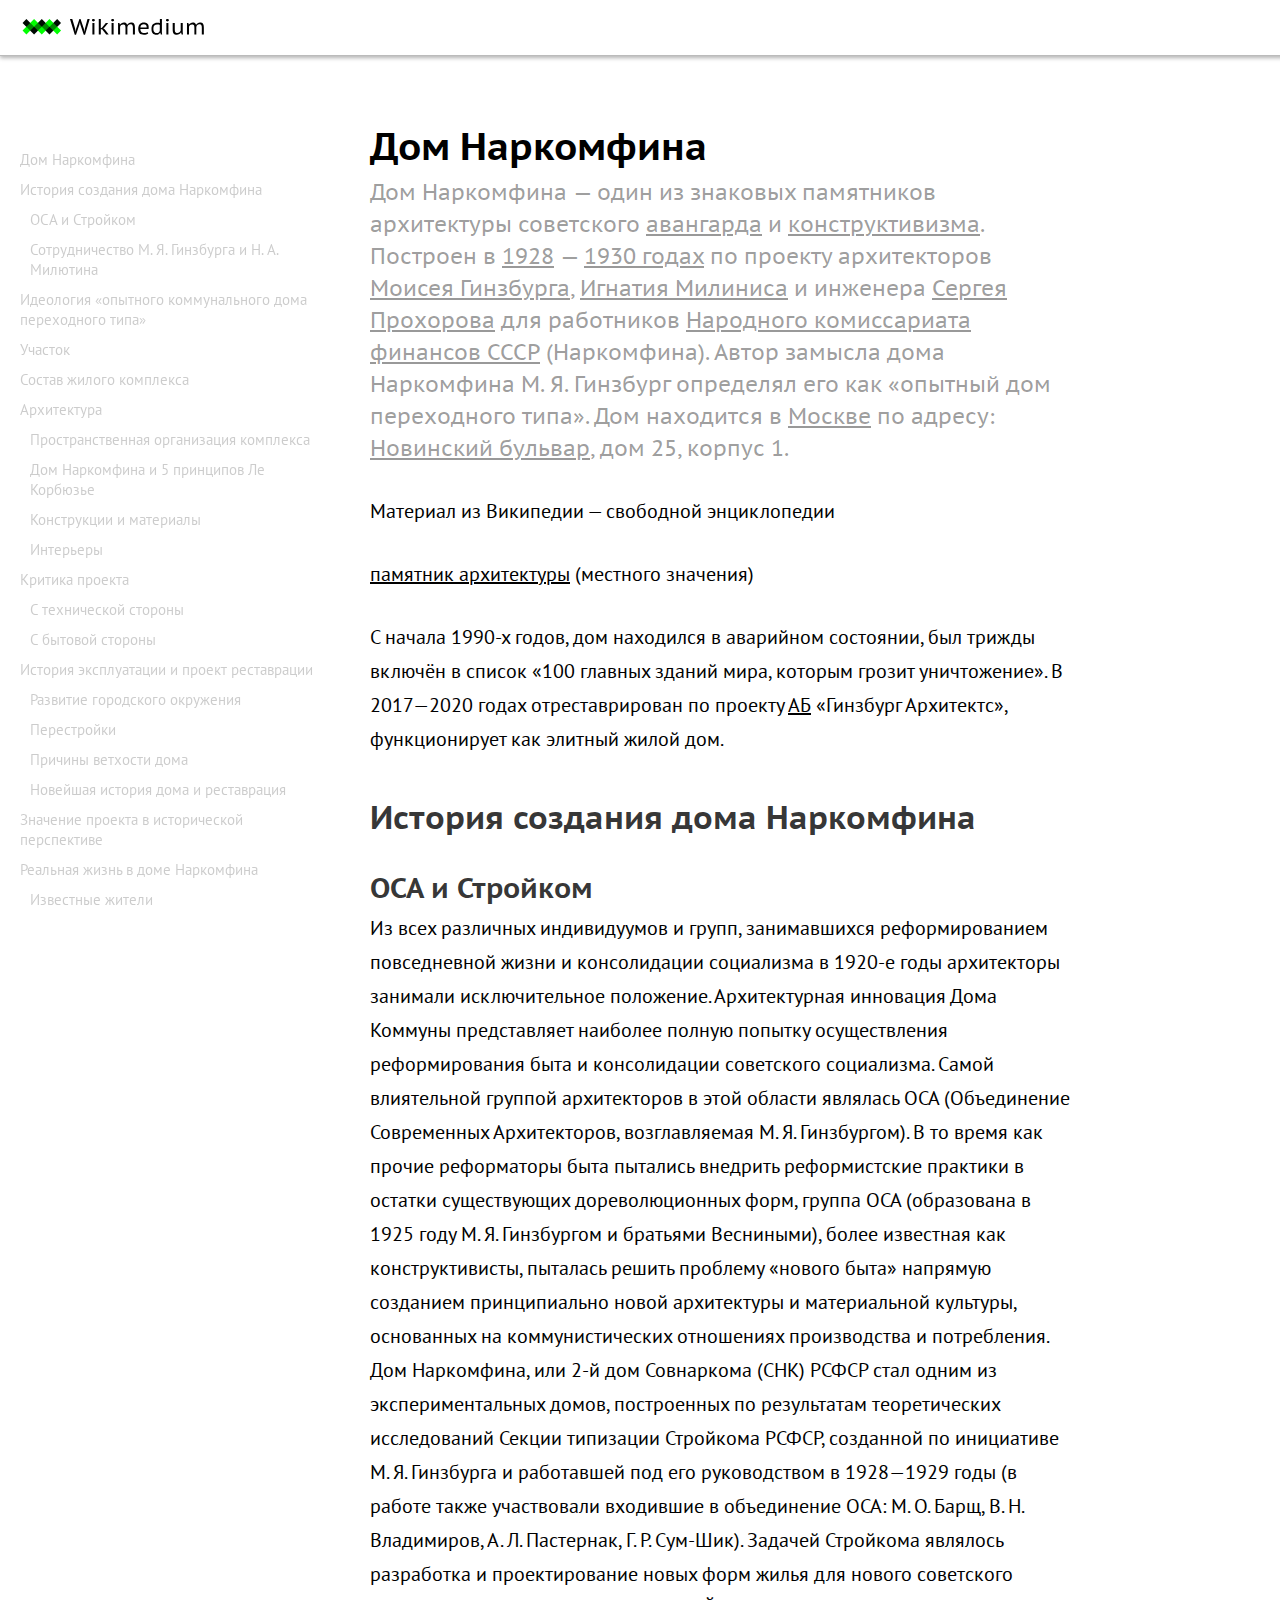
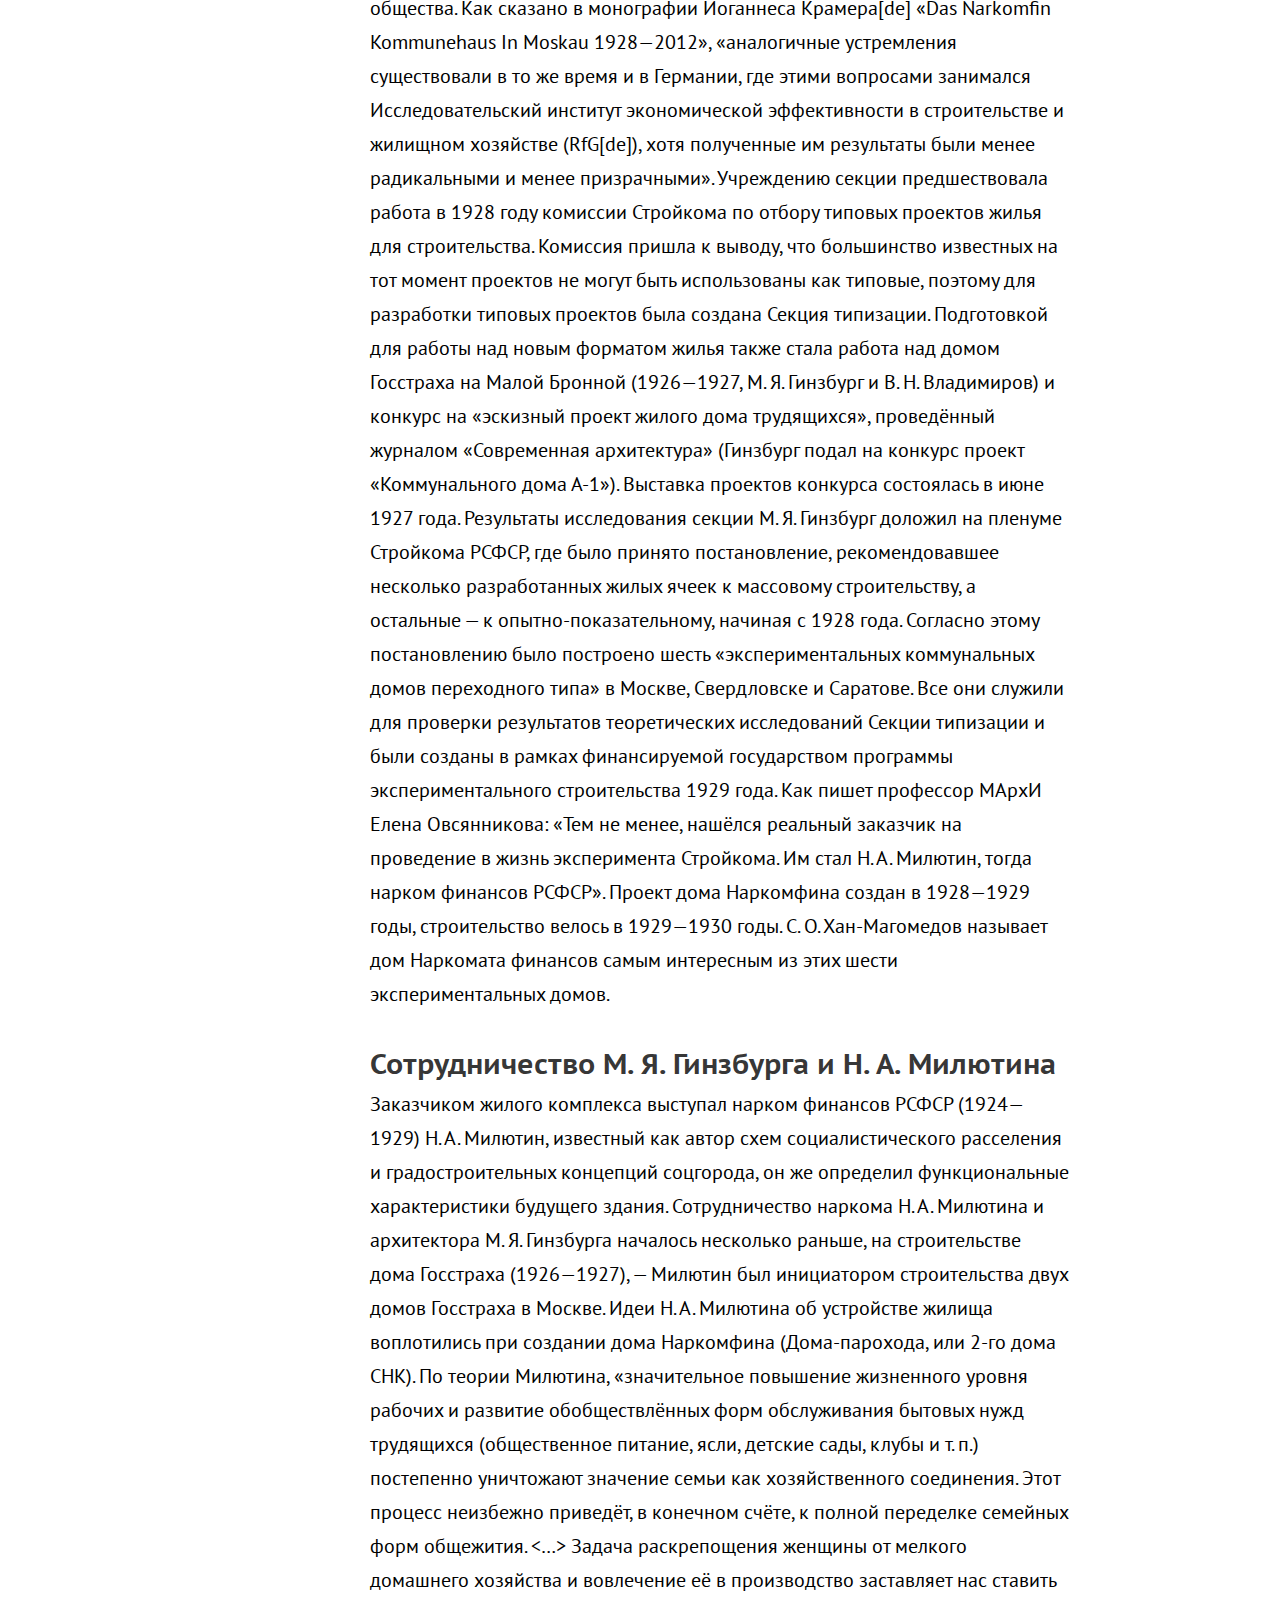
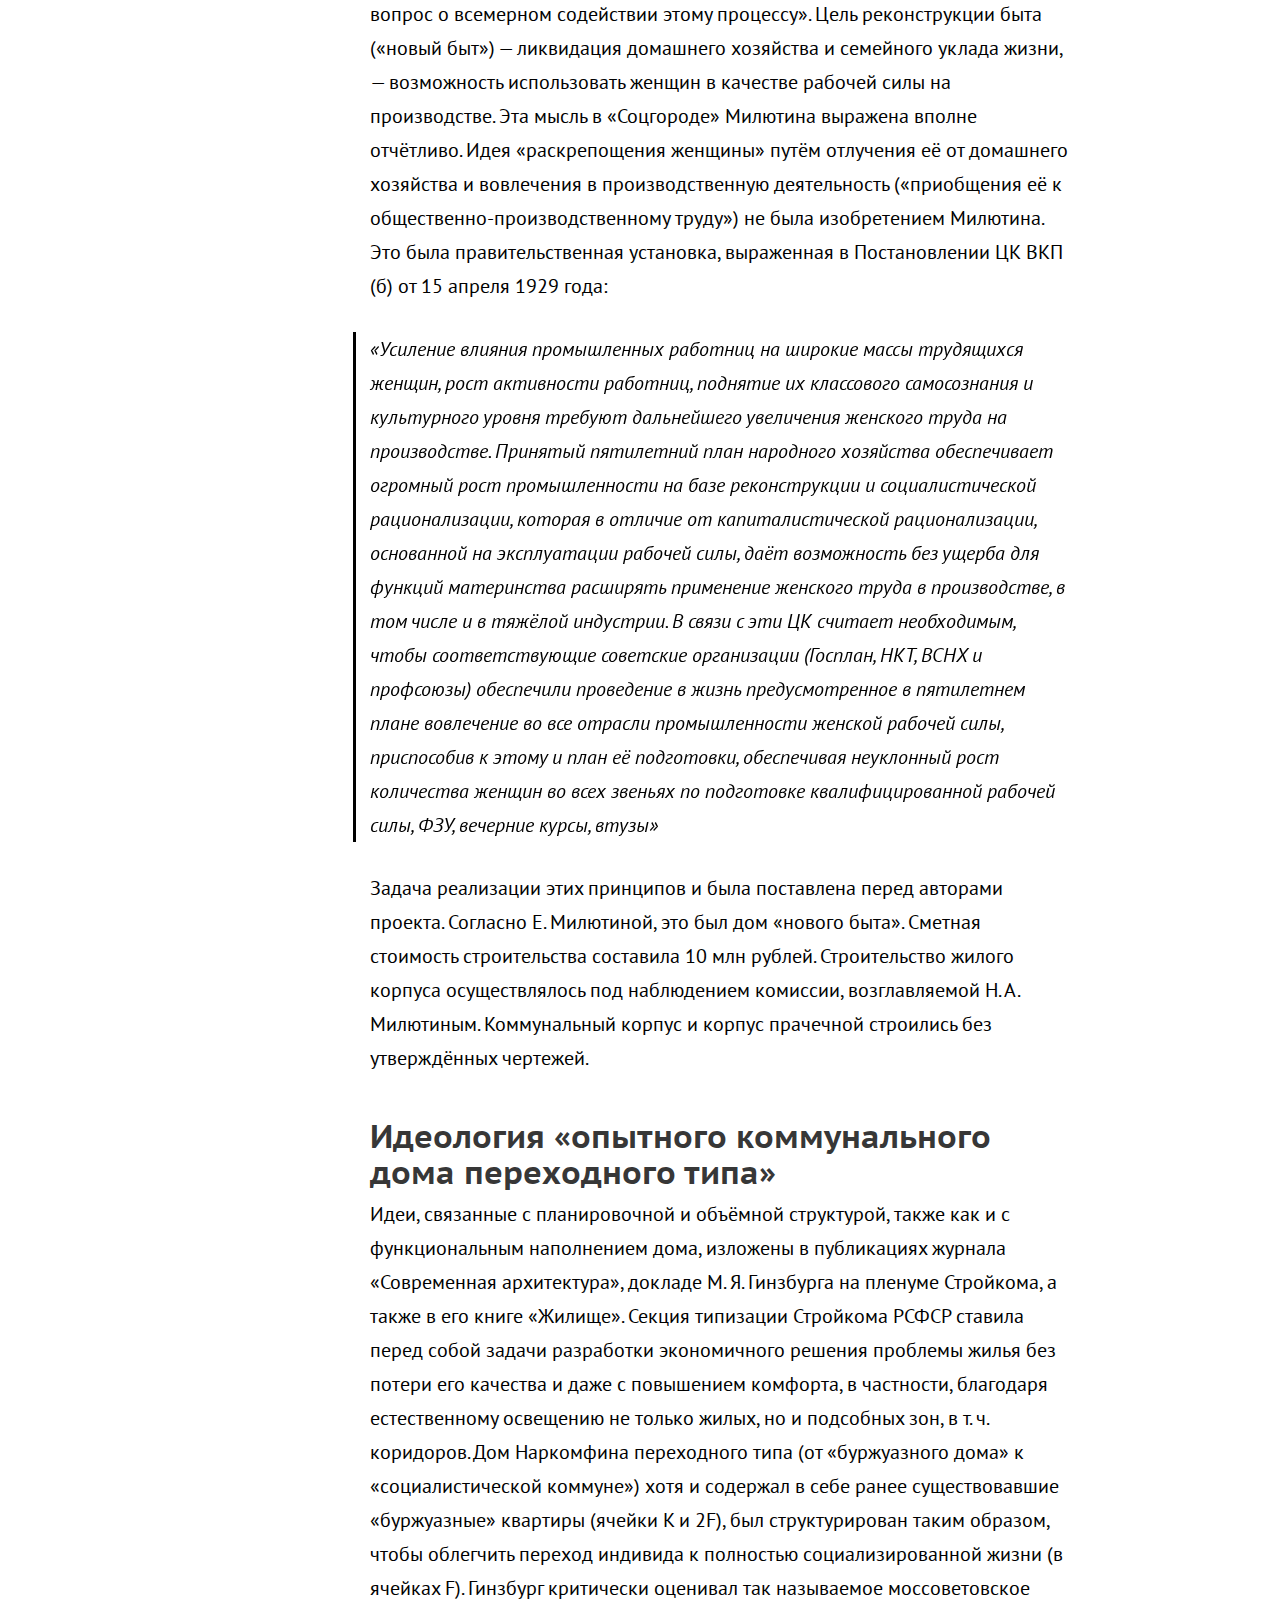
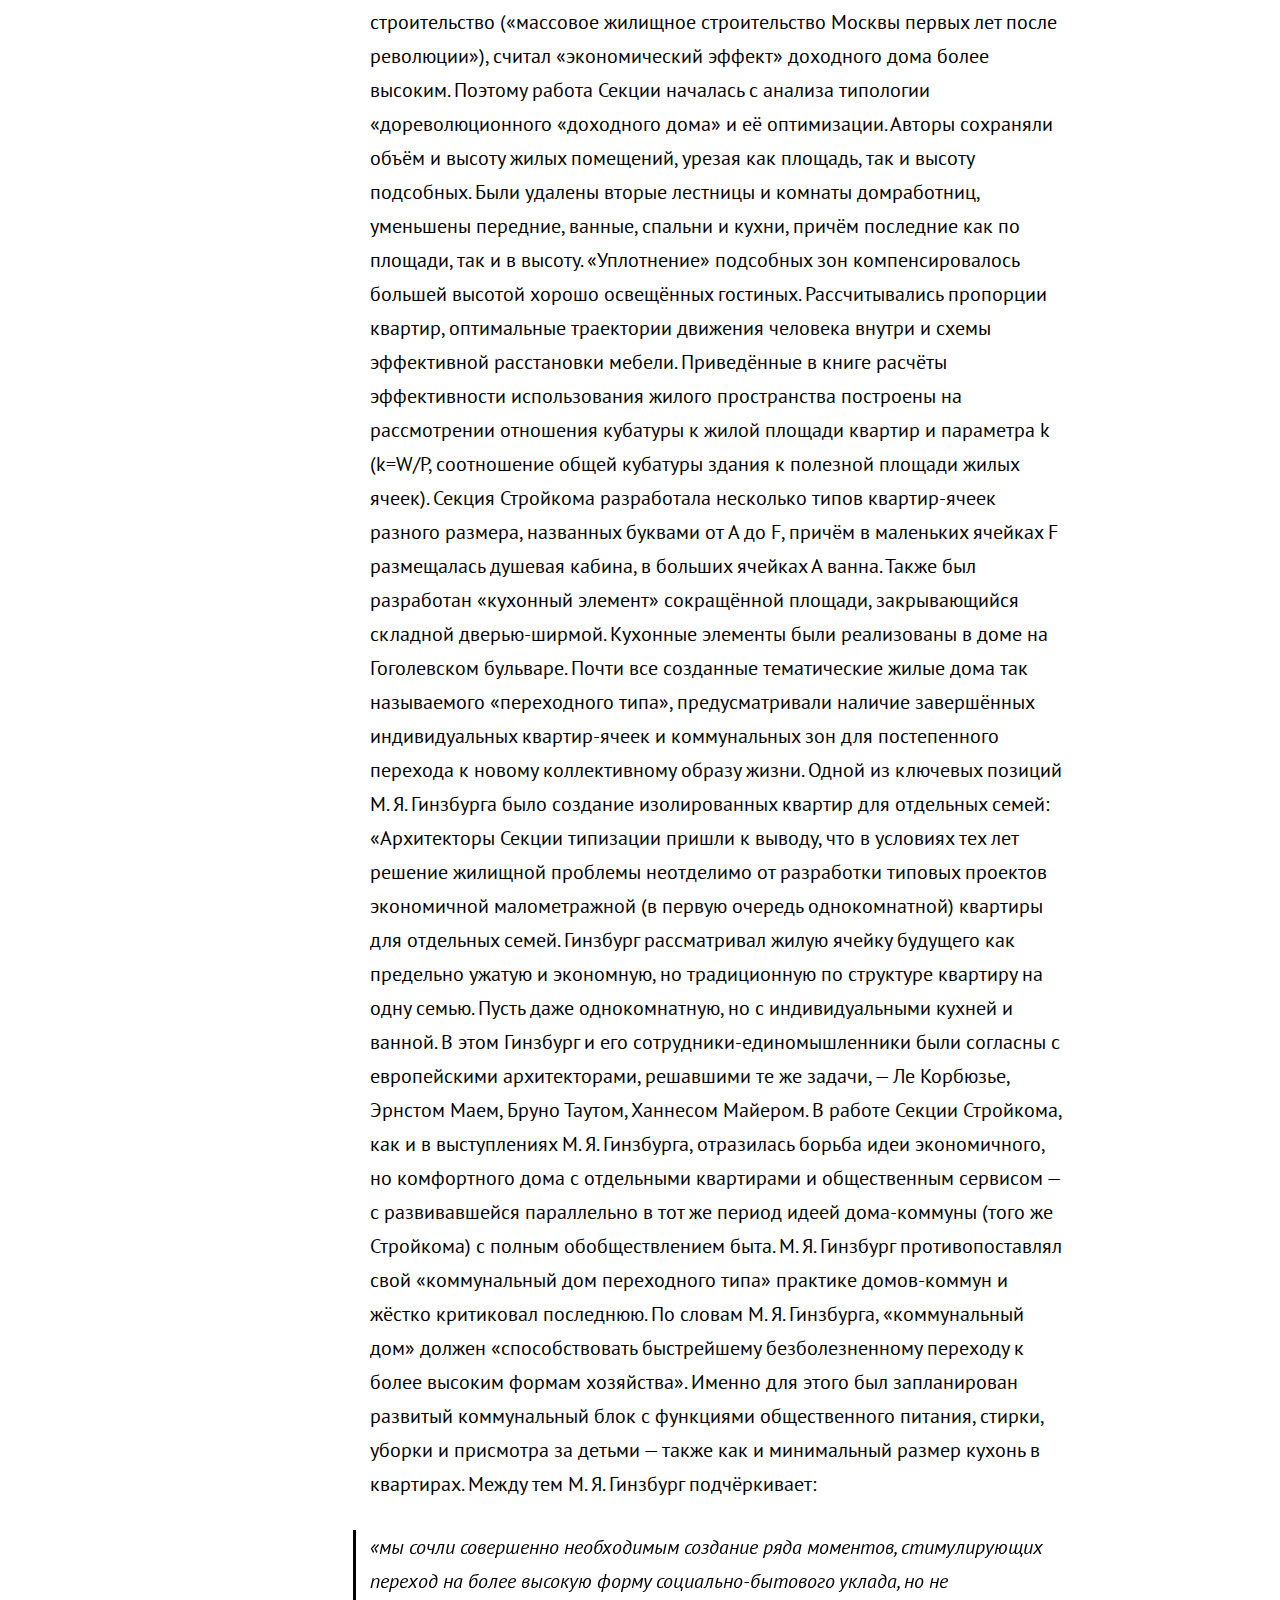
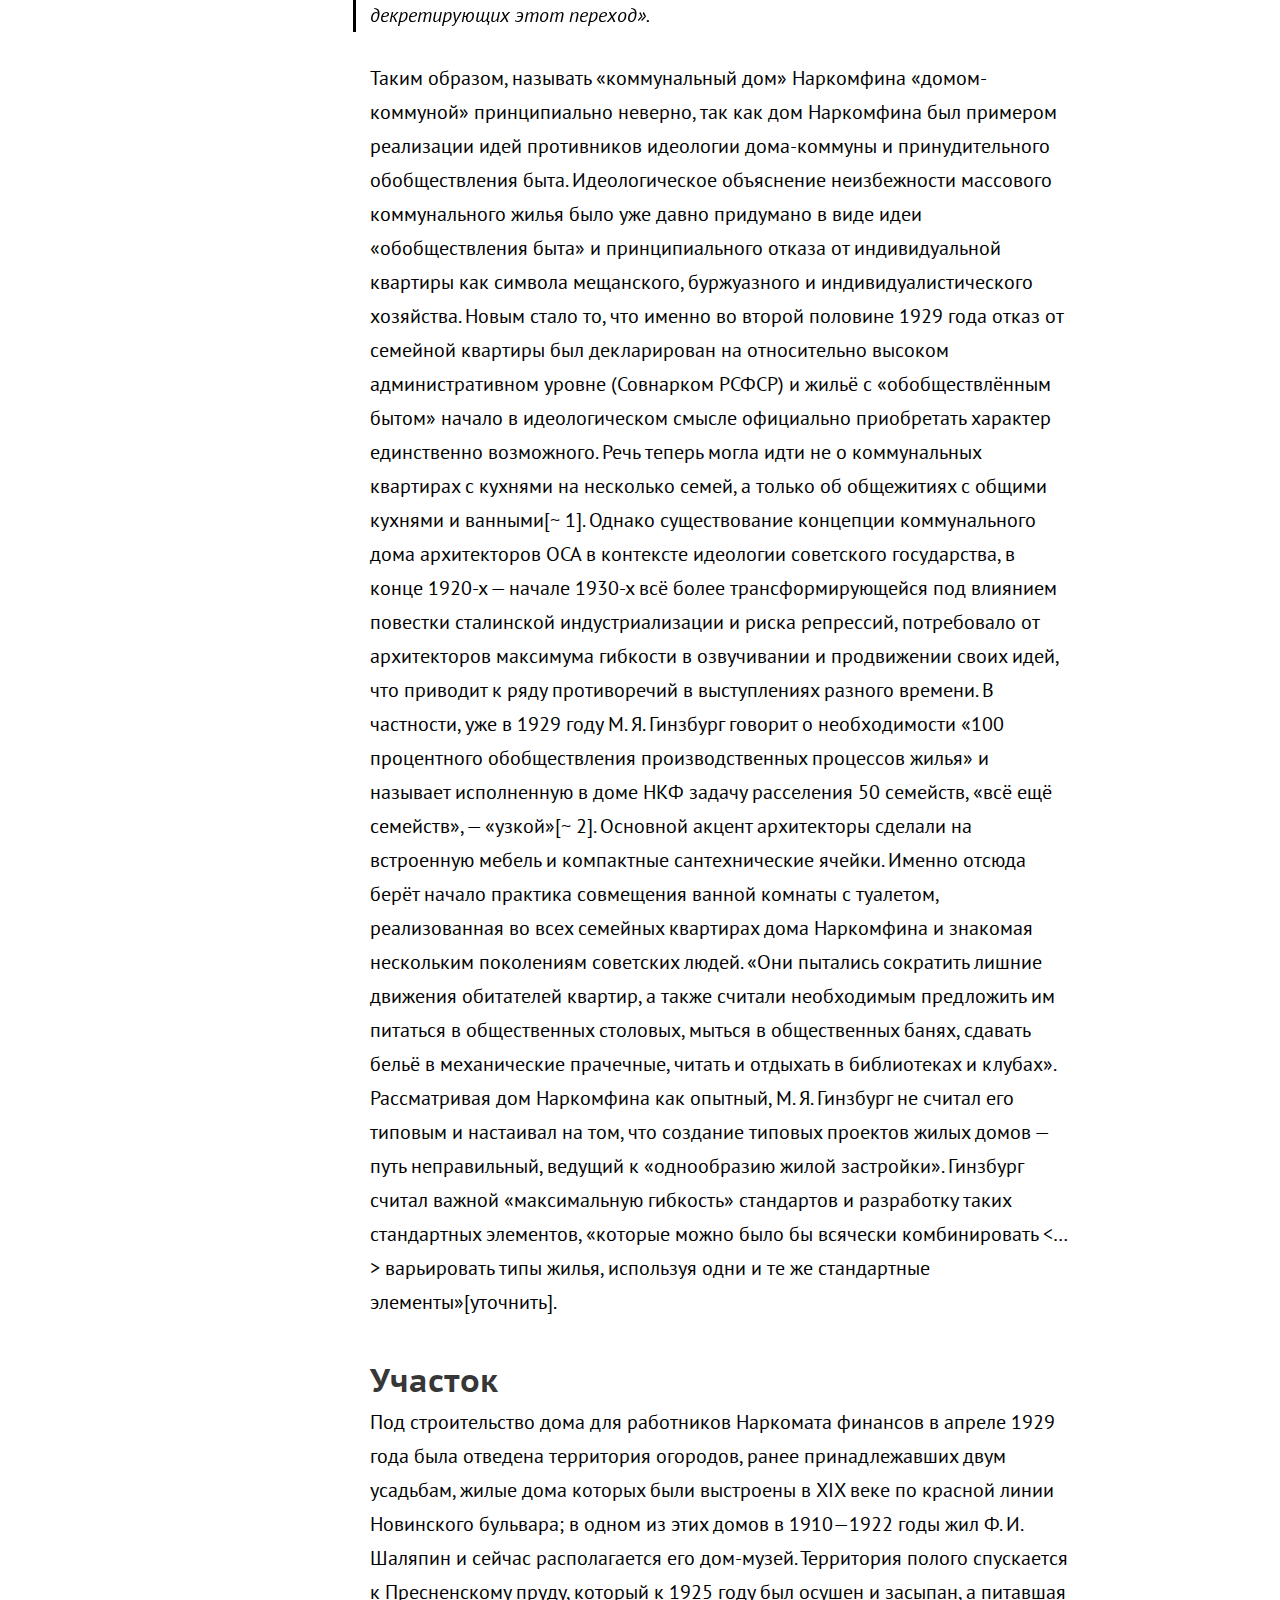
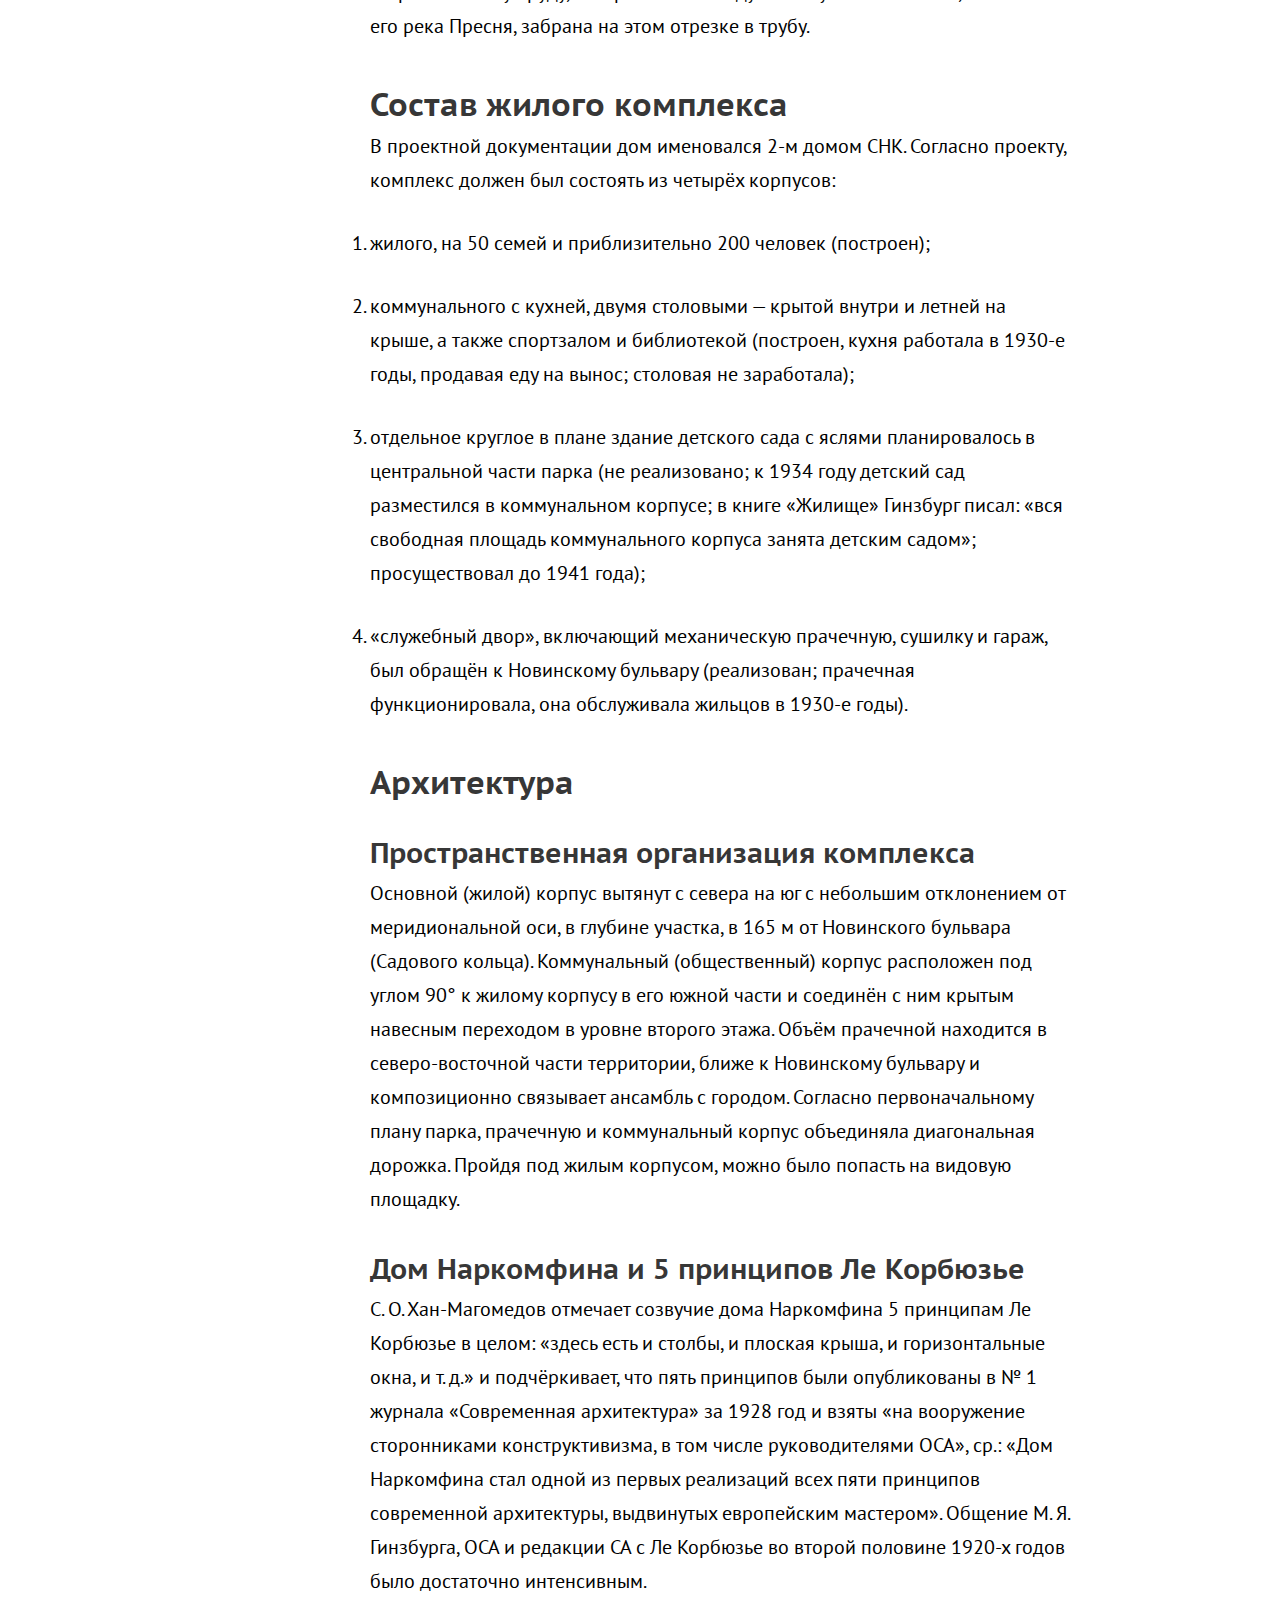
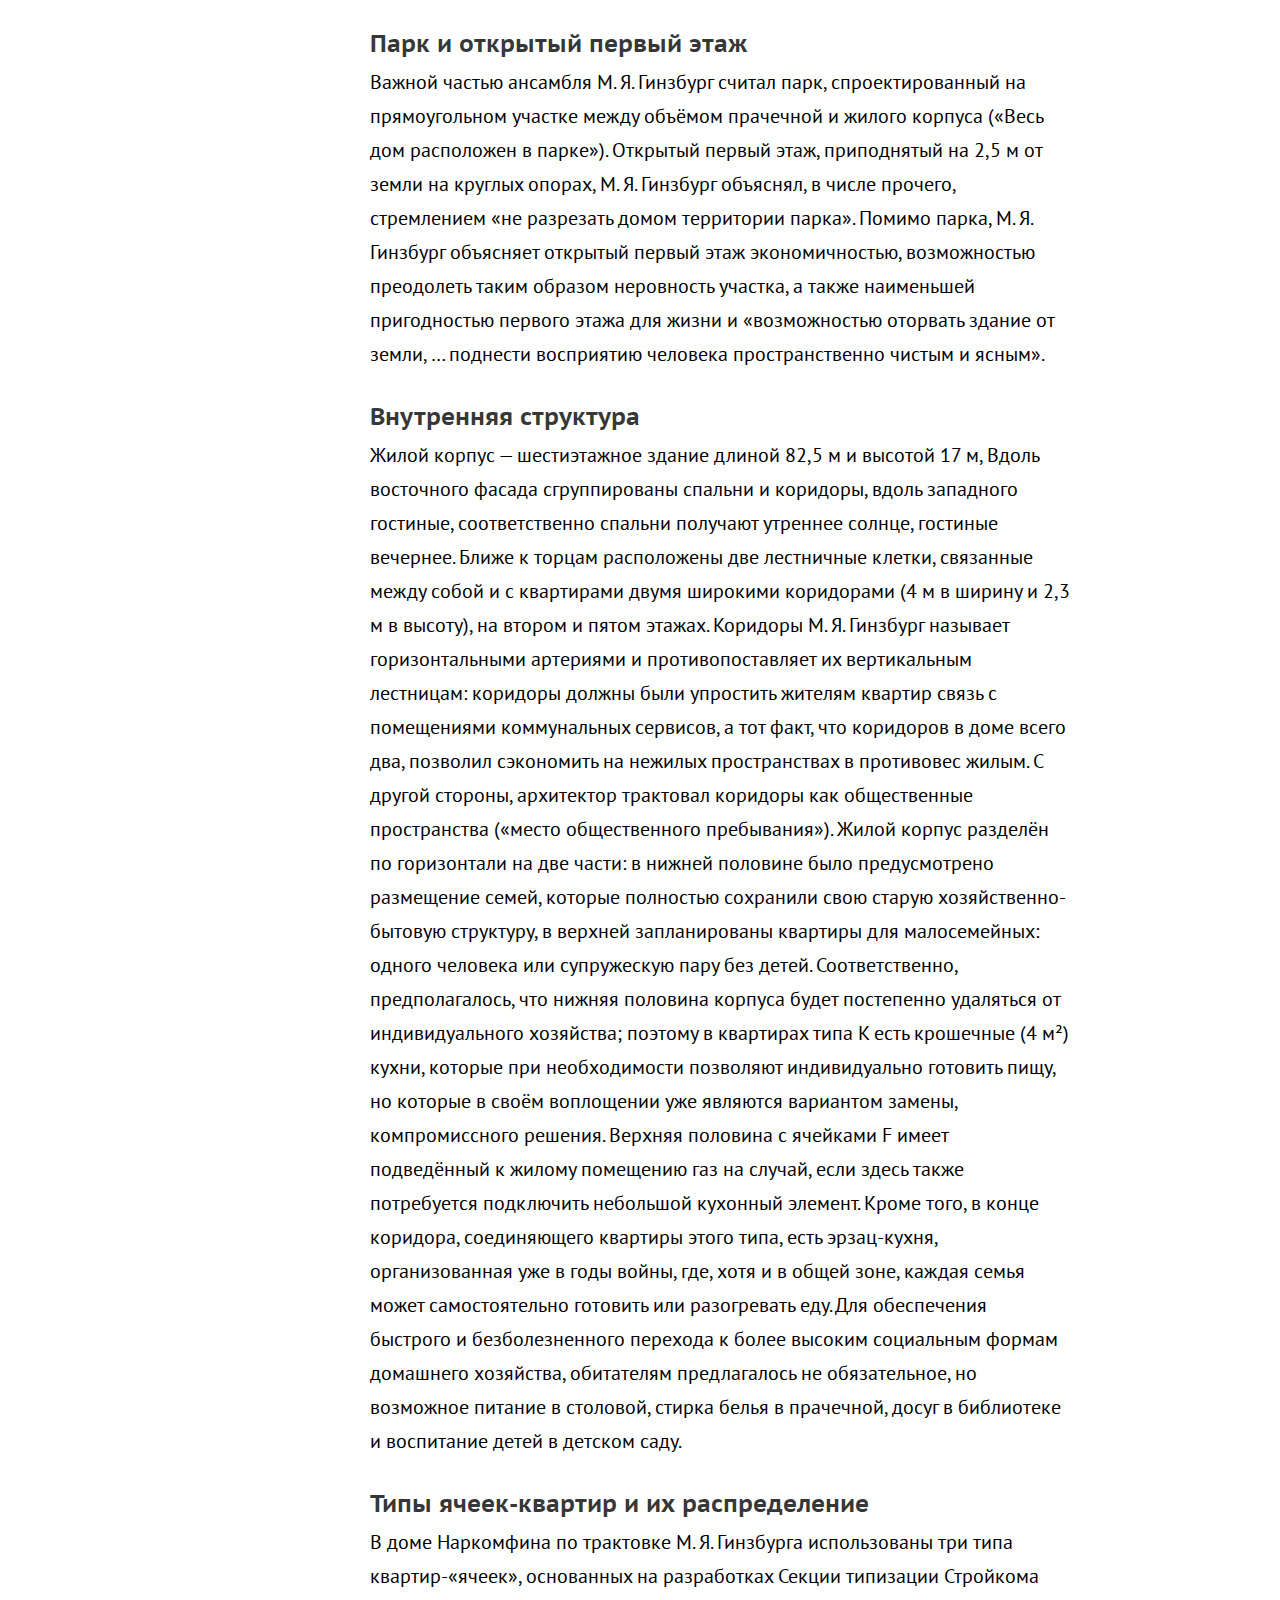
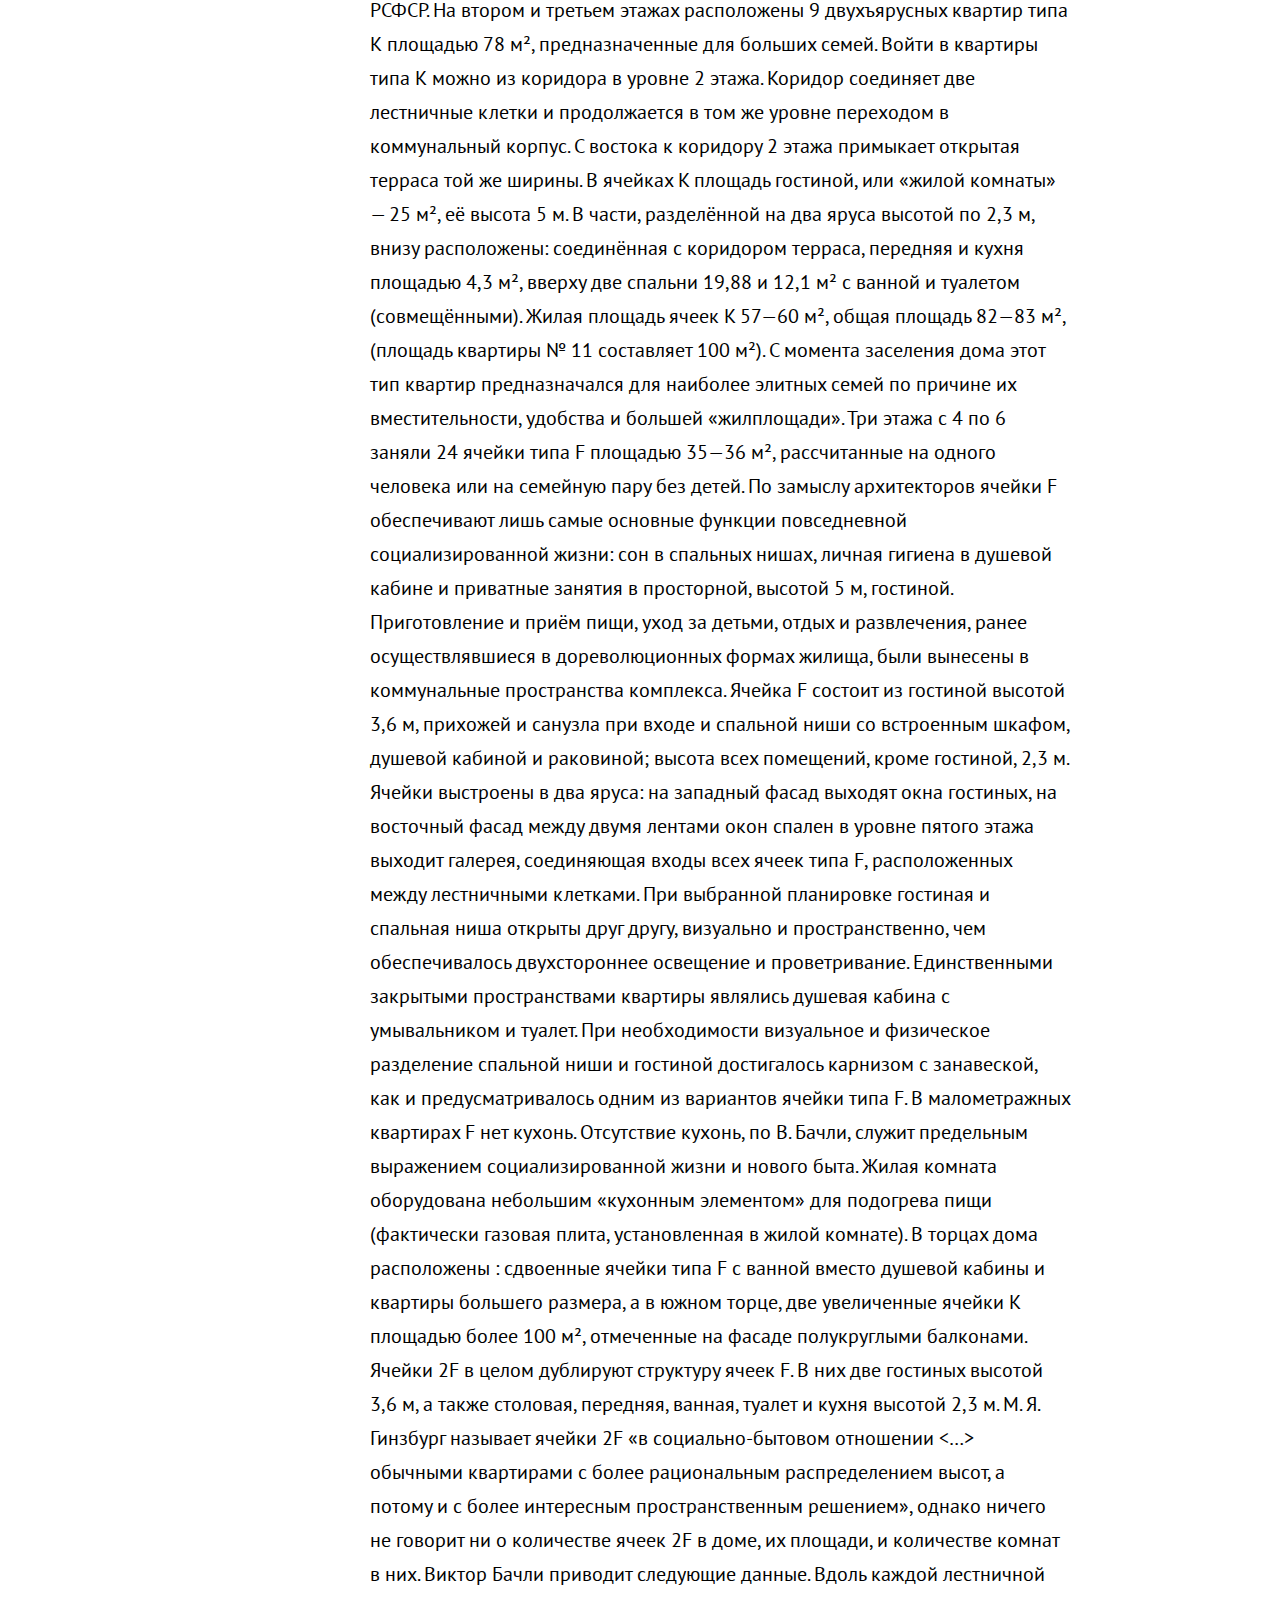
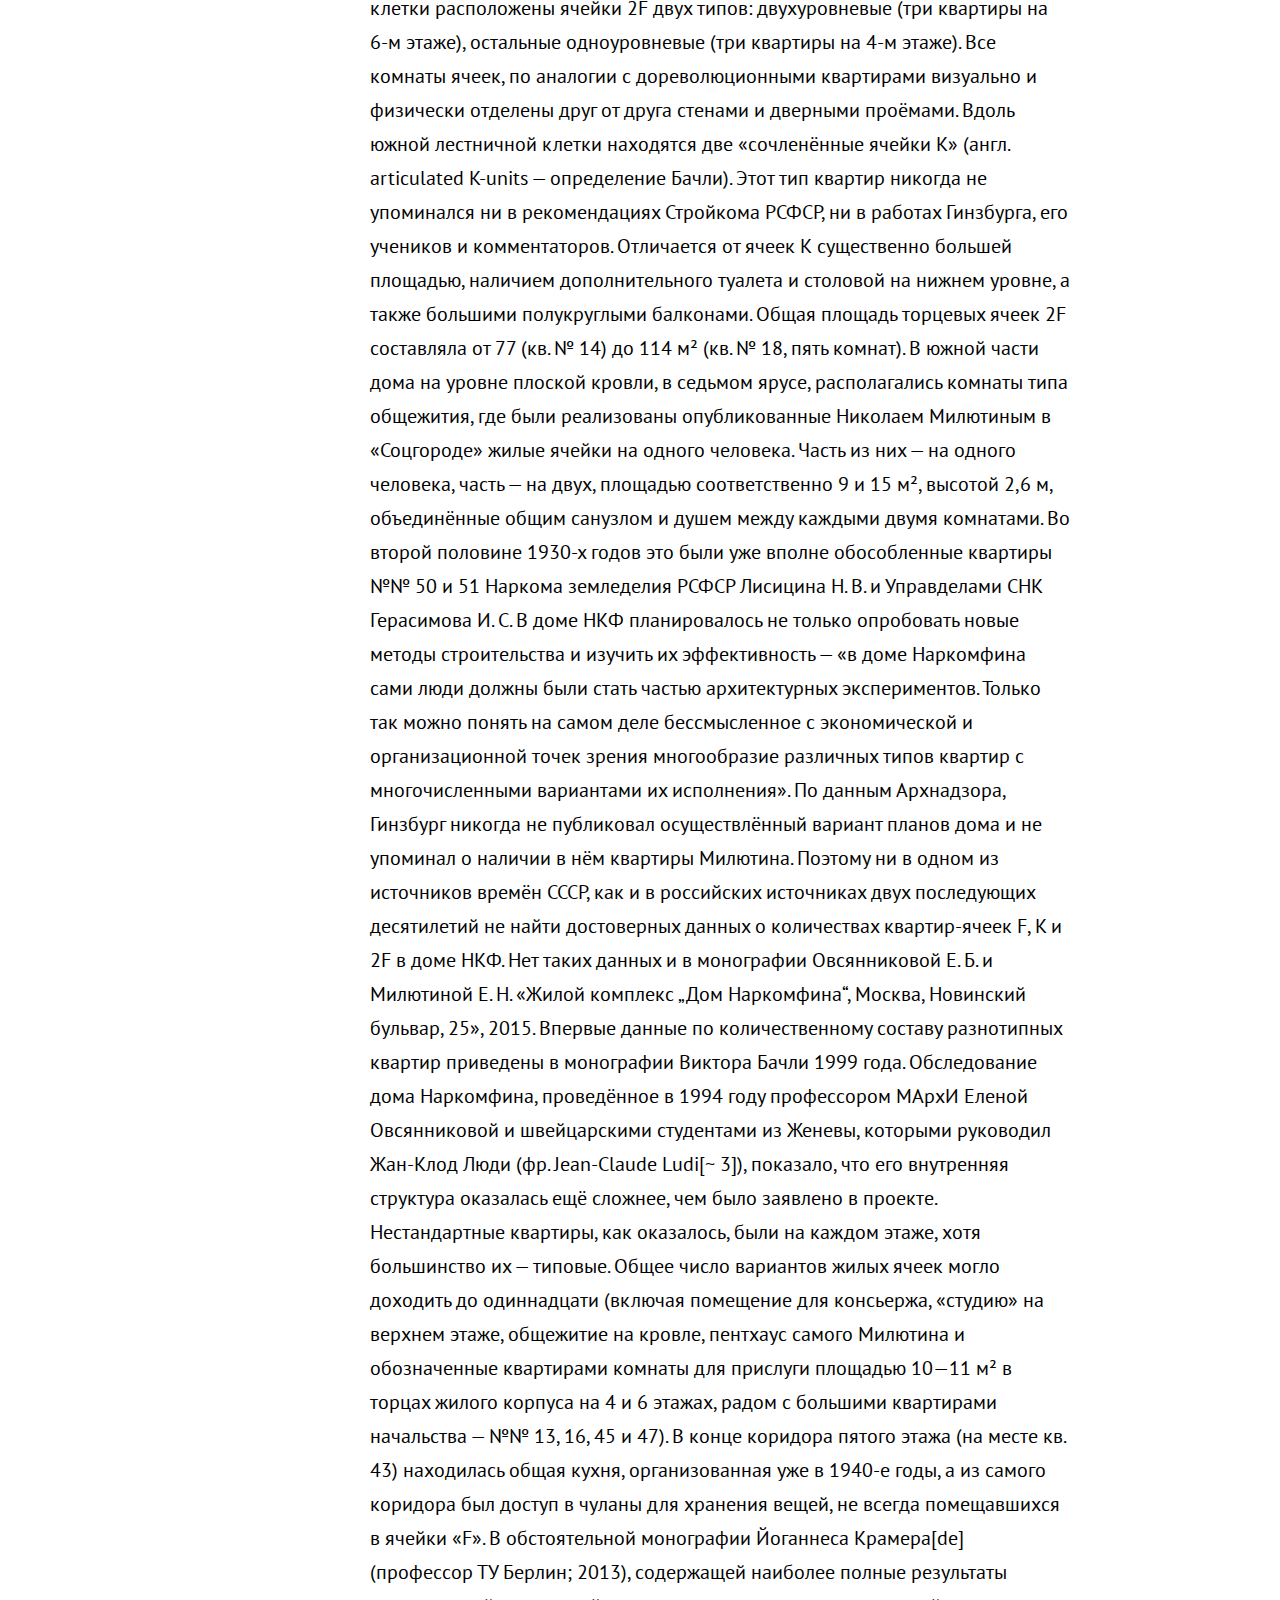
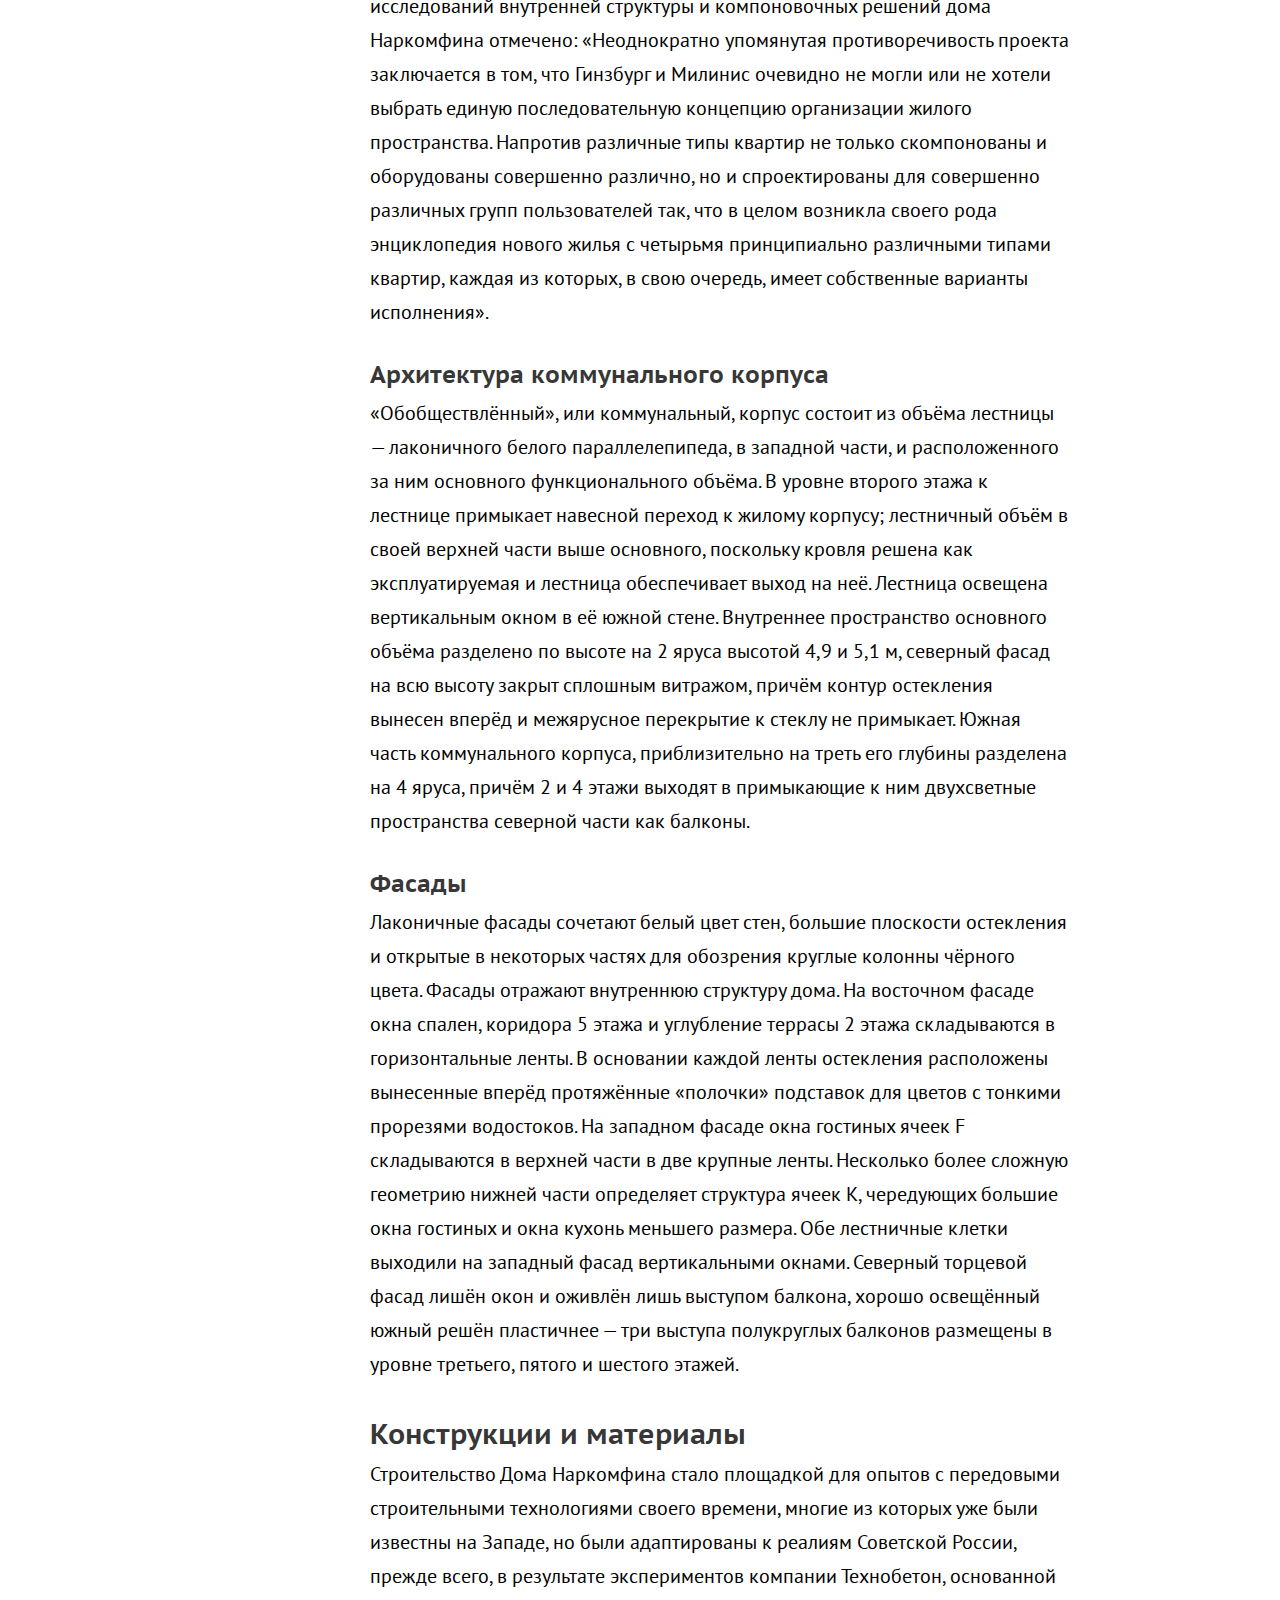
==== index.html @ 918d85e1 "-" ====
<!DOCTYPE html>
<html lang="en" dir="ltr">
  <head>
    <meta charset="utf-8">
    <title>Дом Наркомфина - Википедия</title>
    <link rel="stylesheet" href="stylesheets/style.css">
    <link rel="icon" type="image/x-icon" href="images/favicon.ico" />
    <link rel="icon" type="image/png" href="images/favicon.png" />
    <script src="javascripts/jquery-3.6.1.js" charset="utf-8"></script>
    <script>
          $(function() {
      	$('.sidebar a').each(function() {
      		$(this).on('click', function(e) {
      			e.preventDefault();
      			var scrollTo = $(this).attr('href');
      			var whitespace = scrollTo == '#s1' ? 140 : 30;
      			$('html,body').animate({
      				scrollTop: $(scrollTo).offset().top - whitespace
      			}, 1000);
      		});
      	});
      });
    </script>
  </head>
  <body>
    <!-- shapka -->
    <div class="menubar">
    <!-- a{text}*2 i nazhat tab  -->
      <a href="index.html"><img src="images/logo.svg" alt=""></a>
      <a href="about.html">О проекте</a>
    </div>
    </div>
    <!-- menu -->
    <nav class="sidebar">
      <!-- <h2>Содержание </h2> -->
        <ol>
          <li><a href="#s1">Дом Наркомфина</a></li>
          <li><a href="#1">История создания дома Наркомфина</a></li>
            <ol>
              <li><a href="#1_1">ОСА и Стройком</a></li>
              <li><a href="#1_2">Сотрудничество М. Я. Гинзбурга и Н. А. Милютина</a></li>
            </ol>
          <li><a href="#2">Идеология «опытного коммунального дома переходного типа»</a></li>
          <li><a href="#3">Участок</a></li>
          <li><a href="#4">Состав жилого комплекса</a></li>
          <li><a href="#5">Архитектура</a></li>
            <ol>
            <li><a href="#5_1">Пространственная организация комплекса</a></li>
            <li><a href="#5_2">Дом Наркомфина и 5 принципов Ле Корбюзье</a></li>
              <!-- <ol>
              <li><a href="#5_2_1">Архитектура</a>Парк и открытый первый этаж</li>
              <li><a href="#5_2_2">Архитектура</a>Внутренняя структура</li>
              <li><a href="#5_2_3">Типы ячеек-квартир и их распределение</a></li>
              <li><a href="#5_2_4">Архитектура коммунального корпуса</a></li>
              <li><a href="#5_2_5">Фасады</a></li>
              </ol> -->
            <li><a href="#5_3">Конструкции и материалы</a></li>
              <!-- <ol>
                <li><a href="#5_3_1">Железобетонный каркас</a></li>
                <li><a href="#5_3_2">Блоки Прохорова</a></li>
                <li><a href="#5_3_3">Инженерные коммуникации</a></li>
                <li><a href="#5_3_4">Внешние стены</a></li>
                <li><a href="#5_3_5">Другие экспериментальные материалы</a></li>
                <li><a href="#5_3_6">Цветочницы</a></li>
              </ol> -->
            <li><a href="#5_4">Интерьеры</a></li>
              <!-- <ol>
              <li><a href="#5_4_1">Освещение</a></li>
              <li><a href="#5_4_2">Сдвижные окна</a></li>
              <li><a href="#5_4_3">Цвет</a></li>
              </ol> -->
            </ol>
          <li><a href="#6">Критика проекта</a></li>
            <ol>
              <li><a href="#6_1">С технической стороны</a></li>
              <li><a href="#6_2">С бытовой стороны</a></li>
            </ol>
          <li><a href="#7">История эксплуатации и проект реставрации</a></li>
            <ol>
              <li><a href="#7_1">Развитие городского окружения</a></li>
              <li><a href="#7_2">Перестройки</a></li>
              <li><a href="#7_3">Причины ветхости дома</a></li>
              <li><a href="#7_4">Новейшая история дома и реставрация</a></li>
            </ol>
          <li><a href="#8">Значение проекта в исторической перспективе</a></li>
          <li><a href="#9">Реальная жизнь в доме Наркомфина</a></li>
            <ol>
              <li><a href="#9_1">Известные жители</a></li>
            <!-- </ol>
          <li><a href="#10">См. также</a></li>
          <li><a href="#11">Примечания</a></li>
            <ol>
              <li><a href="#11_1">Сноски</a></li>
              <li><a href="#11_2">Источники</a></li>
            </ol>
          <li><a href="#12">Литература</a></li>
          <li><a href="#13">Ссылки</a></li> -->
        </ol>
    </nav>
    <!-- content -->
    <article>
      <h1 id="s1">Дом Наркомфина</h1>
      <p>
        <strong>Дом Наркомфина</strong> — один из знаковых памятников архитектуры советского <a href="https://ru.wikipedia.org/wiki/Авангард_(искусство)">авангарда</a> и <a href="https://ru.wikipedia.org/wiki/Конструктивизм_(искусство)">конструктивизма</a>. Построен в <a href="https://ru.wikipedia.org/wiki/1928_год">1928</a> — <a href="https://ru.wikipedia.org/wiki/1930_год">1930 годах</a> по проекту архитекторов <a href="https://ru.wikipedia.org/wiki/Гинзбург,_Моисей_Яковлевич">Моисея Гинзбурга</a>, <a href="https://ru.wikipedia.org/wiki/Милинис,_Игнатий_Францевич">Игнатия Милиниса</a> и инженера <a href="https://ru.wikipedia.org/wiki/Сергей_Львович_Прохоров">Сергея Прохорова</a> для работников <a href="https://ru.wikipedia.org/wiki/Народный_комиссариат_финансов_СССР">Народного комиссариата финансов СССР</a> (Наркомфина). Автор замысла дома Наркомфина М. Я. Гинзбург определял его как «опытный дом переходного типа». Дом находится в <a href="https://ru.wikipedia.org/wiki/Москва">Москве</a> по адресу: <a href="https://ru.wikipedia.org/wiki/Новинский_бульвар">Новинский бульвар</a>, дом 25, корпус 1.
      </p>
      <p>
        Материал из Википедии — свободной энциклопедии
      </p>
      <p>
        <a href="https://ru.wikipedia.org/wiki/Памятник_архитектуры"target="_blank">памятник архитектуры</a> (местного значения)
      </p>
      <p>
        С начала 1990-х годов, дом находился в аварийном состоянии, был трижды включён в список «100 главных зданий мира, которым грозит уничтожение». В 2017—2020 годах отреставрирован по проекту <a href="https://ru.wikipedia.org/wiki/Архитектурное_бюро">АБ</a> «Гинзбург Архитектс», функционирует как элитный жилой дом.
      </p>
      <h2 id="1">История создания дома Наркомфина</h2>
      <h3 id="1_1">ОСА и Стройком</h3>
        <p>Из всех различных индивидуумов и групп, занимавшихся реформированием повседневной жизни и консолидации социализма в 1920-е годы архитекторы занимали исключительное положение. Архитектурная инновация Дома Коммуны представляет наиболее полную попытку осуществления реформирования быта и консолидации советского социализма. Самой влиятельной группой архитекторов в этой области являлась ОСА (Объединение Современных Архитекторов, возглавляемая М. Я. Гинзбургом). В то время как прочие реформаторы быта пытались внедрить реформистские практики в остатки существующих дореволюционных форм, группа ОСА (образована в 1925 году М. Я. Гинзбургом и братьями Весниными), более известная как конструктивисты, пыталась решить проблему «нового быта» напрямую созданием принципиально новой архитектуры и материальной культуры, основанных на коммунистических отношениях производства и потребления.

          Дом Наркомфина, или 2-й дом Совнаркома (СНК) РСФСР стал одним из экспериментальных домов, построенных по результатам теоретических исследований Секции типизации Стройкома РСФСР, созданной по инициативе М. Я. Гинзбурга и работавшей под его руководством в 1928—1929 годы (в работе также участвовали входившие в объединение ОСА: М. О. Барщ, В. Н. Владимиров, А. Л. Пастернак, Г. Р. Сум-Шик). Задачей Стройкома являлось разработка и проектирование новых форм жилья для нового советского общества. Как сказано в монографии Йоганнеса Крамера[de] «Das Narkomfin Kommunehaus In Moskau 1928—2012», <em>«аналогичные устремления существовали в то же время и в Германии, где этими вопросами занимался Исследовательский институт экономической эффективности в строительстве и жилищном хозяйстве (RfG[de]), хотя полученные им результаты были менее радикальными и менее призрачными»</em>.

          Учреждению секции предшествовала работа в 1928 году комиссии Стройкома по отбору типовых проектов жилья для строительства. Комиссия пришла к выводу, что большинство известных на тот момент проектов не могут быть использованы как типовые, поэтому для разработки типовых проектов была создана Секция типизации. Подготовкой для работы над новым форматом жилья также стала работа над домом Госстраха на Малой Бронной (1926—1927, М. Я. Гинзбург и В. Н. Владимиров) и конкурс на «эскизный проект жилого дома трудящихся», проведённый журналом «Современная архитектура» (Гинзбург подал на конкурс проект «Коммунального дома А-1»). Выставка проектов конкурса состоялась в июне 1927 года.

          Результаты исследования секции М. Я. Гинзбург доложил на пленуме Стройкома РСФСР, где было принято постановление, рекомендовавшее несколько разработанных жилых ячеек к массовому строительству, а остальные — к опытно-показательному, начиная с 1928 года. Согласно этому постановлению было построено шесть «экспериментальных коммунальных домов переходного типа» в Москве, Свердловске и Саратове. Все они служили для проверки результатов теоретических исследований Секции типизации и были созданы в рамках финансируемой государством программы экспериментального строительства 1929 года. Как пишет профессор МАрхИ Елена Овсянникова: «Тем не менее, нашёлся реальный заказчик на проведение в жизнь эксперимента Стройкома. Им стал Н. А. Милютин, тогда нарком финансов РСФСР». Проект дома Наркомфина создан в 1928—1929 годы, строительство велось в 1929—1930 годы.

          С. О. Хан-Магомедов называет дом Наркомата финансов самым интересным из этих шести экспериментальных домов.</p>
          <h3 id="1_2">Сотрудничество М. Я. Гинзбурга и Н. А. Милютина</h3>
          <p>Заказчиком жилого комплекса выступал нарком финансов РСФСР (1924—1929) Н. А. Милютин, известный как автор схем социалистического расселения и градостроительных концепций соцгорода, он же определил функциональные характеристики будущего здания. Сотрудничество наркома Н. А. Милютина и архитектора М. Я. Гинзбурга началось несколько раньше, на строительстве дома Госстраха (1926—1927), — Милютин был инициатором строительства двух домов Госстраха в Москве. Идеи Н. А. Милютина об устройстве жилища воплотились при создании дома Наркомфина (Дома-парохода, или 2-го дома СНК).

            По теории Милютина, <em>«значительное повышение жизненного уровня рабочих и развитие обобществлённых форм обслуживания бытовых нужд трудящихся (общественное питание, ясли, детские сады, клубы и т. п.) постепенно уничтожают значение семьи как хозяйственного соединения. Этот процесс неизбежно приведёт, в конечном счёте, к полной переделке семейных форм общежития. <…> Задача раскрепощения женщины от мелкого домашнего хозяйства и вовлечение её в производство заставляет нас ставить вопрос о всемерном содействии этому процессу»</em>.

      Цель реконструкции быта (<em>«новый быт»</em>) — ликвидация домашнего хозяйства и семейного уклада жизни, — возможность использовать женщин в качестве рабочей силы на производстве. Эта мысль в «Соцгороде» Милютина выражена вполне отчётливо. Идея «раскрепощения женщины» путём отлучения её от домашнего хозяйства и вовлечения в производственную деятельность («приобщения её к общественно-производственному труду») не была изобретением Милютина. Это была правительственная установка, выраженная в Постановлении ЦК ВКП (б) от 15 апреля 1929 года:</p>
      <blockquote cite="http://">
        «Усиление влияния промышленных работниц на широкие массы трудящихся женщин, рост активности работниц, поднятие их классового самосознания и культурного уровня требуют дальнейшего увеличения женского труда на производстве. Принятый пятилетний план народного хозяйства обеспечивает огромный рост промышленности на базе реконструкции и социалистической рационализации, которая в отличие от капиталистической рационализации, основанной на эксплуатации рабочей силы, даёт возможность без ущерба для функций материнства расширять применение женского труда в производстве, в том числе и в тяжёлой индустрии. В связи с эти ЦК считает необходимым, чтобы соответствующие советские организации (Госплан, НКТ, ВСНХ и профсоюзы) обеспечили проведение в жизнь предусмотренное в пятилетнем плане вовлечение во все отрасли промышленности женской рабочей силы, приспособив к этому и план её подготовки, обеспечивая неуклонный рост количества женщин во всех звеньях по подготовке квалифицированной рабочей силы, ФЗУ, вечерние курсы, втузы»
      </blockquote>
      <p>Задача реализации этих принципов и была поставлена перед авторами проекта. Согласно Е. Милютиной, это был дом «нового быта».

      Сметная стоимость строительства составила 10 млн рублей. Строительство жилого корпуса осуществлялось под наблюдением комиссии, возглавляемой Н. А. Милютиным. Коммунальный корпус и корпус прачечной строились без утверждённых чертежей.</p>
      <h2 id="2">Идеология «опытного коммунального дома переходного типа»</h2>
      <p>Идеи, связанные с планировочной и объёмной структурой, также как и с функциональным наполнением дома, изложены в публикациях журнала «Современная архитектура», докладе М. Я. Гинзбурга на пленуме Стройкома, а также в его книге «Жилище».

      Секция типизации Стройкома РСФСР ставила перед собой задачи разработки экономичного решения проблемы жилья без потери его качества и даже с повышением комфорта, в частности, благодаря естественному освещению не только жилых, но и подсобных зон, в т. ч. коридоров.

      Дом Наркомфина переходного типа (от «буржуазного дома» к «социалистической коммуне») хотя и содержал в себе ранее существовавшие «буржуазные» квартиры (ячейки K и 2F), был структурирован таким образом, чтобы облегчить переход индивида к полностью социализированной жизни (в ячейках F).

      Гинзбург критически оценивал так называемое моссоветовское строительство («массовое жилищное строительство Москвы первых лет после революции»), считал «экономический эффект» доходного дома более высоким. Поэтому работа Секции началась с анализа типологии «дореволюционного «доходного дома» и её оптимизации. Авторы сохраняли объём и высоту жилых помещений, урезая как площадь, так и высоту подсобных. Были удалены вторые лестницы и комнаты домработниц, уменьшены передние, ванные, спальни и кухни, причём последние как по площади, так и в высоту. «Уплотнение» подсобных зон компенсировалось большей высотой хорошо освещённых гостиных. Рассчитывались пропорции квартир, оптимальные траектории движения человека внутри и схемы эффективной расстановки мебели. Приведённые в книге расчёты эффективности использования жилого пространства построены на рассмотрении отношения кубатуры к жилой площади квартир и параметра k (k=W/P, соотношение общей кубатуры здания к полезной площади жилых ячеек).

      Секция Стройкома разработала несколько типов квартир-ячеек разного размера, названных буквами от A до F, причём в маленьких ячейках F размещалась душевая кабина, в больших ячейках А ванна. Также был разработан «кухонный элемент» сокращённой площади, закрывающийся складной дверью-ширмой. Кухонные элементы были реализованы в доме на Гоголевском бульваре. Почти все созданные тематические жилые дома так называемого «переходного типа», предусматривали наличие завершённых индивидуальных квартир-ячеек и коммунальных зон для постепенного перехода к новому коллективному образу жизни.

      Одной из ключевых позиций М. Я. Гинзбурга было создание изолированных квартир для отдельных семей: «Архитекторы Секции типизации пришли к выводу, что в условиях тех лет решение жилищной проблемы неотделимо от разработки типовых проектов экономичной малометражной (в первую очередь однокомнатной) квартиры для отдельных семей. Гинзбург рассматривал жилую ячейку будущего как предельно ужатую и экономную, но традиционную по структуре квартиру на одну семью. Пусть даже однокомнатную, но с индивидуальными кухней и ванной. В этом Гинзбург и его сотрудники-единомышленники были согласны с европейскими архитекторами, решавшими те же задачи, — Ле Корбюзье, Эрнстом Маем, Бруно Таутом, Ханнесом Майером.

      В работе Секции Стройкома, как и в выступлениях М. Я. Гинзбурга, отразилась борьба идеи экономичного, но комфортного дома с отдельными квартирами и общественным сервисом — с развивавшейся параллельно в тот же период идеей дома-коммуны (того же Стройкома) с полным обобществлением быта. М. Я. Гинзбург противопоставлял свой «коммунальный дом переходного типа» практике домов-коммун и жёстко критиковал последнюю. По словам М. Я. Гинзбурга, «коммунальный дом» должен <em>«способствовать быстрейшему безболезненному переходу к более высоким формам хозяйства». </em>Именно для этого был запланирован развитый коммунальный блок с функциями общественного питания, стирки, уборки и присмотра за детьми — также как и минимальный размер кухонь в квартирах. Между тем М. Я. Гинзбург подчёркивает:</p>
      <blockquote cite="http://">
        <em>«мы сочли совершенно необходимым создание ряда моментов, стимулирующих переход на более высокую форму социально-бытового уклада, но не декретирующих этот переход»</em>.
      </blockquote>
      <p>Таким образом, называть «коммунальный дом» Наркомфина «домом-коммуной» принципиально неверно, так как дом Наркомфина был примером реализации идей противников идеологии дома-коммуны и принудительного обобществления быта.

      Идеологическое объяснение неизбежности массового коммунального жилья было уже давно придумано в виде идеи «обобществления быта» и принципиального отказа от индивидуальной квартиры как символа мещанского, буржуазного и индивидуалистического хозяйства. Новым стало то, что именно во второй половине 1929 года отказ от семейной квартиры был декларирован на относительно высоком административном уровне (Совнарком РСФСР) и жильё с «обобществлённым бытом» начало в идеологическом смысле официально приобретать характер единственно возможного. Речь теперь могла идти не о коммунальных квартирах с кухнями на несколько семей, а только об общежитиях с общими кухнями и ванными[~ 1].

      Однако существование концепции коммунального дома архитекторов ОСА в контексте идеологии советского государства, в конце 1920-х — начале 1930-х всё более трансформирующейся под влиянием повестки сталинской индустриализации и риска репрессий, потребовало от архитекторов максимума гибкости в озвучивании и продвижении своих идей, что приводит к ряду противоречий в выступлениях разного времени. В частности, уже в 1929 году М. Я. Гинзбург говорит о необходимости «100 процентного обобществления производственных процессов жилья» и называет исполненную в доме НКФ задачу расселения 50 семейств,<em> «всё ещё семейств», — «узкой»</em>[~ 2].

      Основной акцент архитекторы сделали на встроенную мебель и компактные сантехнические ячейки. Именно отсюда берёт начало практика совмещения ванной комнаты с туалетом, реализованная во всех семейных квартирах дома Наркомфина и знакомая нескольким поколениям советских людей. <em>«Они пытались сократить лишние движения обитателей квартир, а также считали необходимым предложить им питаться в общественных столовых, мыться в общественных банях, сдавать бельё в механические прачечные, читать и отдыхать в библиотеках и клубах»</em>.

      Рассматривая дом Наркомфина как опытный, М. Я. Гинзбург не считал его типовым и настаивал на том, что создание типовых проектов жилых домов — путь неправильный, ведущий к «однообразию жилой застройки». Гинзбург считал важной «максимальную гибкость» стандартов и разработку таких стандартных элементов, «которые можно было бы всячески комбинировать <…> варьировать типы жилья, используя одни и те же стандартные элементы»[уточнить].</p>
      <h2 id="3">Участок</h2>
      <p>Под строительство дома для работников Наркомата финансов в апреле 1929 года была отведена территория огородов, ранее принадлежавших двум усадьбам, жилые дома которых были выстроены в XIX веке по красной линии Новинского бульвара; в одном из этих домов в 1910—1922 годы жил Ф. И. Шаляпин и сейчас располагается его дом-музей. Территория полого спускается к Пресненскому пруду, который к 1925 году был осушен и засыпан, а питавшая его река Пресня, забрана на этом отрезке в трубу.</p>
      <h2 id="4">Состав жилого комплекса</h2>
      <p>В проектной документации дом именовался 2-м домом СНК. Согласно проекту, комплекс должен был состоять из четырёх корпусов:</p>
        <ol>
          <li>жилого, на 50 семей и приблизительно 200 человек (построен);</li>
          <li>коммунального с кухней, двумя столовыми — крытой внутри и летней на крыше, а также спортзалом и библиотекой (построен, кухня работала в 1930-е годы, продавая еду на вынос; столовая не заработала);</li>
          <li>отдельное круглое в плане здание детского сада с яслями планировалось в центральной части парка (не реализовано; к 1934 году детский сад разместился в коммунальном корпусе; в книге «Жилище» Гинзбург писал: «вся свободная площадь коммунального корпуса занята детским садом»; просуществовал до 1941 года);</li>
          <li>«служебный двор», включающий механическую прачечную, сушилку и гараж, был обращён к Новинскому бульвару (реализован; прачечная функционировала, она обслуживала жильцов в 1930-е годы).</li>
        </ol>
        <h2 id="5">Архитектура</h2>
        <h3 id="5_1">Пространственная организация комплекса</h3>
        <p>Основной (жилой) корпус вытянут с севера на юг с небольшим отклонением от меридиональной оси, в глубине участка, в 165 м от Новинского бульвара (Садового кольца). Коммунальный (общественный) корпус расположен под углом 90° к жилому корпусу в его южной части и соединён с ним крытым навесным переходом в уровне второго этажа. Объём прачечной находится в северо-восточной части территории, ближе к Новинскому бульвару и композиционно связывает ансамбль с городом. Согласно первоначальному плану парка, прачечную и коммунальный корпус объединяла диагональная дорожка. Пройдя под жилым корпусом, можно было попасть на видовую площадку.</p>
        <h3 id="5_2">Дом Наркомфина и 5 принципов Ле Корбюзье</h3>
      <p>С. О. Хан-Магомедов отмечает созвучие дома Наркомфина 5 принципам Ле Корбюзье в целом: «здесь есть и столбы, и плоская крыша, и горизонтальные окна, и т. д.» и подчёркивает, что пять принципов были опубликованы в № 1 журнала «Современная архитектура» за 1928 год и взяты «на вооружение сторонниками конструктивизма, в том числе руководителями ОСА», ср.: «Дом Наркомфина стал одной из первых реализаций всех пяти принципов современной архитектуры, выдвинутых европейским мастером». Общение М. Я. Гинзбурга, ОСА и редакции СА с Ле Корбюзье во второй половине 1920-х годов было достаточно интенсивным.</p>
      <h4 id="5_2_1">Парк и открытый первый этаж</h4>
      <p>Важной частью ансамбля М. Я. Гинзбург считал парк, спроектированный на прямоугольном участке между объёмом прачечной и жилого корпуса («Весь дом расположен в парке»). Открытый первый этаж, приподнятый на 2,5 м от земли на круглых опорах, М. Я. Гинзбург объяснял, в числе прочего, стремлением «не разрезать домом территории парка».

      Помимо парка, М. Я. Гинзбург объясняет открытый первый этаж экономичностью, возможностью преодолеть таким образом неровность участка, а также наименьшей пригодностью первого этажа для жизни и «возможностью оторвать здание от земли, … поднести восприятию человека пространственно чистым и ясным».</p>
      <h4 id="5_2_2">Внутренняя структура</h4>
      <p>
        Жилой корпус — шестиэтажное здание длиной 82,5 м и высотой 17 м, Вдоль восточного фасада сгруппированы спальни и коридоры, вдоль западного гостиные, соответственно спальни получают утреннее солнце, гостиные вечернее. Ближе к торцам расположены две лестничные клетки, связанные между собой и с квартирами двумя широкими коридорами (4 м в ширину и 2,3 м в высоту), на втором и пятом этажах. Коридоры М. Я. Гинзбург называет горизонтальными артериями и противопоставляет их вертикальным лестницам: коридоры должны были упростить жителям квартир связь с помещениями коммунальных сервисов, а тот факт, что коридоров в доме всего два, позволил сэкономить на нежилых пространствах в противовес жилым. С другой стороны, архитектор трактовал коридоры как общественные пространства («место общественного пребывания»).

        Жилой корпус разделён по горизонтали на две части: в нижней половине было предусмотрено размещение семей, которые полностью сохранили свою старую хозяйственно-бытовую структуру, в верхней запланированы квартиры для малосемейных: одного человека или супружескую пару без детей. Соответственно, предполагалось, что нижняя половина корпуса будет постепенно удаляться от индивидуального хозяйства; поэтому в квартирах типа K есть крошечные (4 м²) кухни, которые при необходимости позволяют индивидуально готовить пищу, но которые в своём воплощении уже являются вариантом замены, компромиссного решения.

        Верхняя половина с ячейками F имеет подведённый к жилому помещению газ на случай, если здесь также потребуется подключить небольшой кухонный элемент. Кроме того, в конце коридора, соединяющего квартиры этого типа, есть эрзац-кухня, организованная уже в годы войны, где, хотя и в общей зоне, каждая семья может самостоятельно готовить или разогревать еду. Для обеспечения быстрого и безболезненного перехода к более высоким социальным формам домашнего хозяйства, обитателям предлагалось не обязательное, но возможное питание в столовой, стирка белья в прачечной, досуг в библиотеке и воспитание детей в детском саду.
      </p>
      <h4 id="5_2_3">Типы ячеек-квартир и их распределение</h4>
      <p>
      В доме Наркомфина по трактовке М. Я. Гинзбурга использованы три типа квартир-«ячеек», основанных на разработках Секции типизации Стройкома РСФСР. На втором и третьем этажах расположены 9 двухъярусных квартир <strong>типа К</strong> площадью 78 м², предназначенные для больших семей. Войти в квартиры типа К можно из коридора в уровне 2 этажа. Коридор соединяет две лестничные клетки и продолжается в том же уровне переходом в коммунальный корпус. С востока к коридору 2 этажа примыкает открытая терраса той же ширины. В <strong>ячейках K</strong> площадь гостиной, или «жилой комнаты» — 25 м², её высота 5 м. В части, разделённой на два яруса высотой по 2,3 м, внизу расположены: соединённая с коридором терраса, передняя и кухня площадью 4,3 м², вверху две спальни 19,88 и 12,1 м² с ванной и туалетом (совмещёнными). Жилая площадь ячеек K 57—60 м², общая площадь 82—83 м², (площадь квартиры № 11 составляет 100 м²). С момента заселения дома этот тип квартир предназначался для наиболее элитных семей по причине их вместительности, удобства и большей «жилплощади».

      Три этажа с 4 по 6 заняли 24 ячейки <strong>типа F</strong> площадью 35—36 м², рассчитанные на одного человека или на семейную пару без детей. По замыслу архитекторов ячейки F обеспечивают лишь самые основные функции повседневной социализированной жизни: сон в спальных нишах, личная гигиена в душевой кабине и приватные занятия в просторной, высотой 5 м, гостиной. Приготовление и приём пищи, уход за детьми, отдых и развлечения, ранее осуществлявшиеся в дореволюционных формах жилища, были вынесены в коммунальные пространства комплекса. Ячейка F состоит из гостиной высотой 3,6 м, прихожей и санузла при входе и спальной ниши со встроенным шкафом, душевой кабиной и раковиной; высота всех помещений, кроме гостиной, 2,3 м. Ячейки выстроены в два яруса: на западный фасад выходят окна гостиных, на восточный фасад между двумя лентами окон спален в уровне пятого этажа выходит галерея, соединяющая входы всех ячеек типа F, расположенных между лестничными клетками. При выбранной планировке гостиная и спальная ниша открыты друг другу, визуально и пространственно, чем обеспечивалось двухстороннее освещение и проветривание. Единственными закрытыми пространствами квартиры являлись душевая кабина с умывальником и туалет. При необходимости визуальное и физическое разделение спальной ниши и гостиной достигалось карнизом с занавеской, как и предусматривалось одним из вариантов <strong>ячейки типа F</strong>. В малометражных квартирах F нет кухонь. Отсутствие кухонь, по В. Бачли, служит предельным выражением социализированной жизни и нового быта. Жилая комната оборудована небольшим «кухонным элементом» для подогрева пищи (фактически газовая плита, установленная в жилой комнате).

      В торцах дома расположены : сдвоенные ячейки типа F с ванной вместо душевой кабины и квартиры большего размера, а в южном торце, две <strong>увеличенные ячейки K</strong> площадью более 100 м², отмеченные на фасаде полукруглыми балконами. Ячейки 2F в целом дублируют структуру ячеек F. В них две гостиных высотой 3,6 м, а также столовая, передняя, ванная, туалет и кухня высотой 2,3 м. М. Я. Гинзбург называет ячейки 2F «в социально-бытовом отношении <…> обычными квартирами с более рациональным распределением высот, а потому и с более интересным пространственным решением», однако ничего не говорит ни о количестве ячеек 2F в доме, их площади, и количестве комнат в них. Виктор Бачли приводит следующие данные. Вдоль каждой лестничной клетки расположены ячейки 2F двух типов: двухуровневые (три квартиры на 6-м этаже), остальные одноуровневые (три квартиры на 4-м этаже). Все комнаты ячеек, по аналогии с дореволюционными квартирами визуально и физически отделены друг от друга стенами и дверными проёмами. Вдоль южной лестничной клетки находятся две <em>«сочленённые ячейки К»</em> (англ. <em>articulated K-units</em> — определение Бачли). Этот тип квартир никогда не упоминался ни в рекомендациях Стройкома РСФСР, ни в работах Гинзбурга, его учеников и комментаторов. Отличается от ячеек К существенно большей площадью, наличием дополнительного туалета и столовой на нижнем уровне, а также большими полукруглыми балконами. Общая площадь торцевых <strong>ячеек 2F</strong> составляла от 77 (кв. № 14) до 114 м² (кв. № 18, пять комнат).

      В южной  части дома на уровне плоской кровли, в седьмом ярусе, располагались комнаты типа общежития, где были реализованы опубликованные Николаем Милютиным в «Соцгороде» жилые ячейки на одного человека. Часть из них — на одного человека, часть — на двух, площадью соответственно 9 и 15 м², высотой 2,6 м, объединённые общим санузлом и душем между каждыми двумя комнатами. Во второй половине 1930-х годов это были уже вполне обособленные квартиры №№ 50 и 51 Наркома земледелия РСФСР Лисицина Н. В. и Управделами СНК Герасимова И. С.

      В доме НКФ планировалось не только опробовать новые методы строительства и изучить их эффективность — <em>«в доме Наркомфина сами люди должны были стать частью архитектурных экспериментов. Только так можно понять на самом деле бессмысленное с экономической и организационной точек зрения многообразие различных типов квартир с многочисленными вариантами их исполнения».</em>

      По данным Архнадзора, Гинзбург никогда не публиковал осуществлённый вариант планов дома и не упоминал о наличии в нём квартиры Милютина. Поэтому ни в одном из источников времён СССР, как и в российских источниках двух последующих десятилетий не найти достоверных данных о количествах квартир-ячеек F, K и 2F в доме НКФ. Нет таких данных и в монографии Овсянниковой Е. Б. и Милютиной Е. Н. «Жилой комплекс „Дом Наркомфина“, Москва, Новинский бульвар, 25», 2015. Впервые данные по количественному составу разнотипных квартир приведены в монографии Виктора Бачли 1999 года.

      Обследование дома Наркомфина, проведённое в 1994 году профессором МАрхИ Еленой Овсянниковой и швейцарскими студентами из Женевы, которыми руководил Жан-Клод Люди (фр. <em>Jean-Claude Ludi</em>[~ 3]), показало, что его внутренняя структура оказалась ещё сложнее, чем было заявлено в проекте. Нестандартные квартиры, как оказалось, были на каждом этаже, хотя большинство их — типовые. Общее число вариантов жилых ячеек могло доходить до одиннадцати (включая помещение для консьержа, «студию» на верхнем этаже, общежитие на кровле, пентхаус самого Милютина и обозначенные квартирами комнаты для прислуги площадью 10—11 м² в торцах жилого корпуса на 4 и 6 этажах, радом с большими квартирами начальства — №№ 13, 16, 45 и 47). В конце коридора пятого этажа (на месте кв. 43) находилась общая кухня, организованная уже в 1940-е годы, а из самого коридора был доступ в чуланы для хранения вещей, не всегда помещавшихся в ячейки «F».

      В обстоятельной монографии Йоганнеса Крамера[de] (профессор ТУ Берлин; 2013), содержащей наиболее полные результаты исследований внутренней структуры и компоновочных решений дома Наркомфина отмечено:<em> «Неоднократно упомянутая противоречивость проекта заключается в том, что Гинзбург и Милинис очевидно не могли или не хотели выбрать единую последовательную концепцию организации жилого пространства. Напротив различные типы квартир не только скомпонованы и оборудованы совершенно различно, но и спроектированы для совершенно различных групп пользователей так, что в целом возникла своего рода энциклопедия нового жилья с четырьмя принципиально различными типами квартир, каждая из которых, в свою очередь, имеет собственные варианты исполнения»</em>.
      </p>
      <h4 id="5_2_4">Архитектура коммунального корпуса</h4>
      <p>
      «Обобществлённый», или коммунальный, корпус состоит из объёма лестницы — лаконичного белого параллелепипеда, в западной части, и расположенного за ним основного функционального объёма. В уровне второго этажа к лестнице примыкает навесной переход к жилому корпусу; лестничный объём в своей верхней части выше основного, поскольку кровля решена как эксплуатируемая и лестница обеспечивает выход на неё. Лестница освещена вертикальным окном в её южной стене. Внутреннее пространство основного объёма разделено по высоте на 2 яруса высотой 4,9 и 5,1 м, северный фасад на всю высоту закрыт сплошным витражом, причём контур остекления вынесен вперёд и межярусное перекрытие к стеклу не примыкает. Южная часть коммунального корпуса, приблизительно на треть его глубины разделена на 4 яруса, причём 2 и 4 этажи выходят в примыкающие к ним двухсветные пространства северной части как балконы.
      </p>
      <h4 id="5_2_5">Фасады</h4>
      <p>
        Лаконичные фасады сочетают белый цвет стен, большие плоскости остекления и открытые в некоторых частях для обозрения круглые колонны чёрного цвета. Фасады отражают внутреннюю структуру дома. На восточном фасаде окна спален, коридора 5 этажа и углубление террасы 2 этажа складываются в горизонтальные ленты. В основании каждой ленты остекления расположены вынесенные вперёд протяжённые «полочки» подставок для цветов с тонкими прорезями водостоков.

        На западном фасаде окна гостиных ячеек F складываются в верхней части в две крупные ленты. Несколько более сложную геометрию нижней части определяет структура ячеек K, чередующих большие окна гостиных и окна кухонь меньшего размера. Обе лестничные клетки выходили на западный фасад вертикальными окнами. Северный торцевой фасад лишён окон и оживлён лишь выступом балкона, хорошо освещённый южный решён пластичнее — три выступа полукруглых балконов размещены в уровне третьего, пятого и шестого этажей.
        </p>
        <h3 id="5_3">Конструкции и материалы</h3>
        <p>
        Строительство Дома Наркомфина стало площадкой для опытов с передовыми строительными технологиями своего времени, многие из которых уже были известны на Западе, но были адаптированы к реалиям Советской России, прежде всего, в результате экспериментов компании Технобетон, основанной в 1925 году и возглавляемой С. Л. Прохоровым, который обладал опытом работы как в России, так и в Германии.

        По словам И. А. Казуся, «Кроме «Техбетона», в стране тогда не было другого коллектива, готового к реализации замысла Гинзбурга».

        Конструктивная схема дома включает несущий монолитный железобетонный каркас, самонесущие наружные и внутренние стены из бетонитовых камней и перекрытия из монолитного железобетона с заполнением из пустотелых бетонитовых камней. Жилой корпус на три блока двумя деформационными швами. Монолитные ленточные фундаменты имеют различную глубину заложения в зависимости от состояния грунтов на конкретных участках.
        </p>
        <h4 id="5_3_1">Железобетонный каркас</h4>
        <p>
        Несущая конструкция всех корпусов — железобетонный каркас.</p>
        <blockquote cite="http://">
          <em>«Статическую нагрузку несут круглые железобетонные столбы с арматурой Консидера. В поперечном направлении расстояние между осями 3,50 и 4,50 м. В продольном направлении — 3,75 м. Столбы в продольном и поперечном направлении связаны железобетонными прогонами. В поперечном направлении имеются консоли по обе стороны, дающие общую глубину корпуса 10,15 м. Таким образом почти все столбы оказываются внутри архитектурного пространства, и наружные стены по каждому этажу передают нагрузку столбам через консоли. Толщина столбов 35 см. Наружные стены выполнены из пустотелых шлакобетонных камней типа „Крестьянин“ в полтора камня с засыпкой между камнями 6 см шлака. Общая толщина наружных стен 36 см»</em>.
        </blockquote>
        <p>Как следует из иллюстраций, приведённых в книге Е. Овсянниковой и Е. Милютиной «Жилой комплекс «Дом Наркомфина», выполненных в 2007 году, когда штукатурка стен повсеместно обвалилась, материалом стен главного фасада являлись шлаковые блоки, а торцевые поверхности дома выполнены из обожжённого кирпича.
        </p>
        <h4 id="5_3_2">Блоки Прохорова</h4>
        <p>
        Важным нововведением С. Л. Прохорова стало использование блоков «холодного» бетонитового камня с двумя крупными отверстиями: для междуэтажных перекрытий и внутри вертикальных стен между квартирами и в ограждении лестничных клеток. Пустоты блоков использовали для прокладки канализационных, водосточных и вентиляционных каналов, размещённых внутри здания.

        «Холодные» блоки с двумя отверстиями М. Я. Гинзбург называет «обычными для немецкого бетонного строительства» (действительно, они известны, в частности, в практике Баухауса). С. Л. Прохоров организовал производство похожих блоков с крупными отверстиями прямо на стройплощадке дома Наркомфина с использованием станков для производства блоков «Крестьянин», куда подкладывались деревянные вкладыши для изготовления отверстий. Впоследствии они получили название «блоков Прохорова».

        В составе межэтажных перекрытий бетонитовые блоки чередовались с балками из армированного бетона. Ширина основных армированных балок, соединяющих колонны, — 40 см, между ними на расстоянии 50—60 см отливались дополнительные балки, шириной 10—15 см; между ними с помощью досок специальной опалубки (без гвоздей) укладывали бетонитовые блоки с отверстиями внутри. Перекрытие получалось прочным и лёгким. Такая технология позволяла экономить до 20 процентов бетона по сравнению с монолитной железобетонной плитой.
        </p>
        <h4 id="5_3_3">Инженерные коммуникации</h4>
        <p>
        Блоки Прохорова позволили спрятать каналы канализации и водоснабжения и вентиляции в стены и перекрытия, освободив пространство квартир (поверху была проложена только электропроводка). Часть чугунных канализационных труб была проложена в составе перекрытий, в местах стыковки больших и малых квартир-«ячеек» для прокладки канализации использовались сдвоенные балки. Поскольку трубы заливали бетоном вместе с блоками и с арматурой, это повлекло отложенные проблемы с доступом к ним для ремонта во время эксплуатации, который по этой причине не осуществлялся, протечкам и последующей необходимости в разборке и замене части стен во время реставрации.
        </p>
        <h4 id="5_3_4">Внешние стены</h4>
        <p>
        Каркас колонн позволил снять конструктивную нагрузку с внешних стен, сделав их самонесущими, и позволил использовать ленточные окна, отказавшись от вертикальных простенков. Внешние стены дома сложены из бетонных «камней» типа «Крестьянин», со щелевидными пустотами внутри. Данный материал напоминает поризованные керамические блоки-«камни», широко используемые в современном строительстве. Блоки «Крестьянин», использованные в доме Наркомфина, находят аналогии в современной строительной продукции, по размерам и другим параметрам. В составе внешних стен блоки укладывали вперевязку в три слоя: целый блок, теплоизоляционный слой шлака, и полблока. Стена получалась тонкой, 36 см, лёгкой и тёплой. С. Л. Прохоров подчёркивал, что такая конструкция стены позволяет экономить до 25 % бетона, а её теплоизоляционный эффект лучше, чем у кирпичной стены в 2,5 кирпича.
        </p>
        <h4 id="5_3_5">Другие экспериментальные материалы</h4>
        <p>
        Камышит и соломит, материалы, нередко упоминаемые в связи с Домом Наркомфина и строительством периода авангарда в целом, представляют собой теплоизоляционные материалы — аналог современной минеральной ваты органического происхождения, — из сухой травы или соломы. В доме Наркомфина камышит и соломит были использованы в небольшом количестве, преимущественно для теплоизоляции мест, в которых балки основного каркаса выходят на внешний контур, ради того, чтобы избежать возникновения «мостиков холода».

        Фибролит — прессованные плиты из деревянной стружки и опилок, можно считать предтечей современного ДСП[уточнить] или ДВП. В доме Наркомфина фибролит использовался только для межкомнатных перегородок. Этот материал не выдержал испытания временем, плиты деформировались и утратили несущую способность.

        Ксилолит — покрытие пола из опилок, связанных магнезитом, по эксплуатационным качествам аналогичен цементному наливному полу, но теплее и мягче. В доме Наркомфина толщина напольного покрытия из ксилолита — 2 см, его укладывали в 2 слоя. Покрытие сохранилось и законсервировано в Коммунальном корпусе и на ступеньках лестниц. Ксилолит по-прежнему применяется в интерьерах промышленных помещений.

        Плоская гольццементная кровля дома утеплена шлаком и снабжена водостоками, проведёнными в теле внешних стен дома, в частности, на южном торце. Мощение кровли было выполнено бетонными плитками с заполнением из гальки. Примерно 30—35 % плиток сохранилось и законсервировано по время реставрации 2017—2020 годов.

        Технологические решения кровли с теплоизоляцией «торфоплитами» из прессованного торфа и гидроизоляцией битумом следовали схеме, разработанной ведущим германским специалистом по плоским крышам Эрнстом Маем.
        </p>
        <h4 id="5_3_6">Цветочницы</h4>
        <p>
        На восточном фасаде авторы предусмотрели цветочницы, установленные снаружи на консолях, арматура которых была закреплена при строительстве в теле внешних стен вплоть до их внутренней стороны. Согласно замыслу, землю насыпали прямо в цветочницы, а вода полива отводилась через щели на их внешней стороне. Пунктир щелей хорошо виден на старых фотографиях и прочитывается как часть архитектурного решения «ленточного» фасада.
        </p>
        <h3 id="5_4">Интерьеры</h3>
        <h4 id="5_4_1">Освещение</h4>
        <p>
        Архитекторы дома Наркомфина уделяли большое внимание освещённости внутренних пространств. «Лучшей системой», зрительно расширяющей пространство, М. Я. Гинзбург называет «горизонтальную световую ленту, подтянутую к потолку». При этом по словам архитектора «горизонтальная лента даёт значительно более равномерную освещённость». Расчёты коснулись и оптимальных отрезков стены выше и ниже окна: в обоих случаях оптимальной названа высота простенка 1 м сверху или снизу. Идеальным же решением признано сплошное остекление, апробированное в доме Наркомфина на примере витража коммунального корпуса.
        </p>
        <h4 id="5_4_2">Сдвижные окна</h4>
        <p>
        Одно из нововведений дома Наркомфина окна, скользящие по направляющим, сходные с изобретёнными Ле Корбюзье и Пьером Жаннере. Они были «доработаны» с учётом российского климата. Ленточные окна включали два элемента: подвижные и неподвижные. Неподвижные с железобетонными рамами, подвижные — с дубовыми, скользящими на роликах по направляющему рельсу и прижимающимися к бетону рукояткой с эксцентриком. Места прижима в окне с деревянной рамой были обиты брезентом и войлоком.
        </p>
        <h4 id="5_4_3">Цвет</h4>
        <p>
        Эксперименты с цветом в доме Наркомфина стали продолжением опытов, начатых М. Я. Гинзбургом в архитектурной комнате бывшего МВТУ (ныне МГТУ им. Н. Э. Баумана) и признанных автором не очень удачными: «длительное пребывание в этой комнате утомляло». Работой по подбору цветовых решений квартир дома Наркомфина руководил художник из Баухауса профессор Хиннерк Шепер[de]. Стены в квартирах не оклеивали обоями, а гладко окрашивали — тёплые гаммы колеров для одних квартир и холодные для других. В квартирах тёплой гаммы для потолка была выбрана светлая охра, для стен лимонно-жёлтый. В холодной гамме для потолка использовали голубой оттенок брауншвейг, стены же были голубоватого и зеленоватого оттенков[~ 4]. В обоих случаях была выбрана менее интенсивная гамма, чем в опыте с комнатой МВТУ.

        «Опыты показали, что тёплая гамма пространственно ограничивает объём: холодная же, наоборот, как бы расширяет помещение», — пишет М. Я. Гинзбург. Вывод, сделанный архитекторами из экспериментальной раскраски интерьеров — следует быть чрезвычайно осторожным в выборе цвета, а яркий цвет уместен на потолке, куда мы смотрим не так часто: поэтому основной, более яркий тон в окраске квартир дома Наркомфина применялся именно на потолках.

        Во всех жилых помещениях семейных квартир полы из дубового паркета (широкий паркет 8 см). В ванных комнатах, по крайней мере, трёхкомнатных квартир до 1960 года сохранялись полы из пробкового дерева, позднее заменены кафельной плиткой. Электропроводка открытого типа — витой провод на фарфоровых изоляторах. Электровыключатели поворотные, как и розетки, также фарфоровые.
        </p>
        <h2 id="6">Критика проекта</h2>
        <p>
        Дому Наркомфина посвящено большое количество публикаций, как в российских, так и в зарубежных источниках. В западных источниках описания дома Наркомфина нередко сопровождаются определениями «утопия» и «утопический» — «проект дома Наркомфина — продукт утопических мечтаний молодого Советского государства» (англ. <em>utopian housing project</em>)[~ 5]. В советских публикациях авторы старались избегать такой трактовки, привычно используя лексику типа «эксперимент», «экспериментальный», «переходного типа» и т. п., не акцентируя внимание на его результатах[~ 6].
        </p>
        <h3 id="6_1">С технической стороны</h3>
        <p>
        Объектом критики, в первую очередь со стороны качества использованных строительных материалов, стали несущие стены, так как жилой корпус ни разу не ремонтировали за все почти 90 лет его существования. Штукатурка фасадов осыпалась, а стены из кустарно выполненных цементных и шлаковых блоков, сделанных прямо на стройке, разрушались. Наполнителями в цементном растворе служили разные подручные материалы, в том числе металлургический шлак, солома, камыш.

        Каркасная конструкция дома на ножках весьма затруднила устройство в нём вертикальных коммуникаций, не говоря о промерзании нижнего жилого этажа. Канализационные стояки пришлось утеплять и пропускать в нестандартных, специально утолщённых колоннах, что первоначально не учитывалось в эскизном архитектурном решении. Ряд проблем вызвала и плоская кровля и связанные с ней протечки. Исполнение такой кровли требует особой тщательности и качественных материалов, которые в период строительства можно было достать только благодаря инициативе заказчика ранга Милютина. Такая кровля требует постоянного ухода — прочистки загрязнённых или замёрзших внутренних водостоков, починки покрытия, регулярного сбрасывания снега.

        Использованный во внутренней отделке дома «камышит» оказался плохим звукоизолирующим материалом, в частности, в качестве внутренних перегородок между первоначально «спальными комнатами», в силу обстоятельств заселённых различными семьями. По этому поводу было высказано много критических замечаний. К моменту окончания войны вентиляционные шахты оказались забитыми, вытяжная вентиляция повсеместно не работала. Из-за отсутствия Фиксационных чертежей здания, а также поэтажных чертежей разводок водоснабжения дом оказался фактически неремонтопригодным, чем объясняется непроведение капитальных ремонтов за весь период его существования.

        Эксперимент с устройством раздвижных горизонтальных окон <em>«не достиг цели и вызвал нарекания жильцов»</em>. Ленточные окна шириной во всю стену совершенно не отвечали реалиям московского климата. Места прижима в окне с деревянной рамой были обиты брезентом и войлоком. Через пару десятилетий уплотнения износились, к тому же бетонные рамы стали осыпаться, обнажая металлическую арматуру, сдвижные элементы окон заклинивали и в зимнее время пропускали холодный воздух.

        Оборудование квартир не удалось сделать идеальным, ни стилистически, ни функционально. Например, там, где удавалось поставить ванну, то это были громоздкие дореволюционные чугунные изделия, занимавшие слишком много места в габаритах первоначально запланированных душевых кабин. Солидная по площади ванная комната была только в квартире Милютина.
        </p>
        <h3 id="6_2">С бытовой стороны</h3>
        <p>
        С бытовой стороны Дом Наркомфина также вызывал множество нареканий. Основой явилось нарушение заложенного в проекте принципа заселения типовых ячеек (квартир), связанного с тяжелейшим жилищным кризисом в СССР. В Доме Наркомфина в 1940—1970-е годы были распространены примеры квартир-коммуналок, когда одной из семей приходилось жить в общей комнате, а другой — в спальне. При этом минимальные размеры кухонь и санузлов приводили к скандалам и, в результате, к резкой критике архитектуры авангарда и системы в целом. По-видимому, благополучными исключениями являлись квартиры бывших наркомов Н. Милютина и Н. Семашко.

        Не выдержал Дом Наркомфина и конкуренцию с традиционными в отношении строительных технологий домами, выстроенными по инициативе Моссовета. Если в Доме Наркомфина лёгкие бетонные блоки разрушались, то толстые и непромерзаемые кирпичные стены домов Моссовета до сих пор отличаются хорошей звукоизоляцией всех помещений и сохраняют микроклимат в квартирах.

        В итоге Дом Наркомфина так и не стал «домом-коммуной переходного типа» — к середине 1930-х годов утопические проекты первых лет советской власти сошли на нет, да и сами жильцы отказались от этой идеи.

        По словам современного автора <em>«довольно быстро выяснилось, что номенклатурная элита не готова жить по утопическим заветам Гинзбурга»</em>. По данным Виктора Бачли, в предвоенные годы почти половина домохозяйств (семей) дома Наркомфина содержали домработницу и не показывали желания социализироваться.

        Идущую вдоль нижнего коридора галерею, предназначенную для встреч и общения, быстро превратили в места для сушки белья, позднее в индивидуальные кладовки; терраса с садом на крыше так и не была достроена, а общей столовой почти никто не пользовался. Жильцы с удовольствием покупали в столовой готовые блюда, однако предпочитали забирать их с собой в квартиры, а не питаться вместе[~ 7]. В таком виде коммунальный корпус существовал недолго. Через некоторое время общественное питание перестало удовлетворять основную массу жильцов, и кухня стала нерентабельной. Вслед за этим изменилось и назначение двухсветных залов. Они были приспособлены вначале под типографию, а в дальнейшем — под конструкторское бюро.

        Успешно функционировали только два коммунальных хозяйственно-бытовых учреждения: прачечная и детский сад (в коммунальном корпусе). Но и они во время войны были закрыты.

        Авторы монографии советского периода (1986), посвящённой Дому Наркомфина, подводя итоги, писали, что «эксперимент с организацией новых форм ведения социально-бытового хозяйства для начала 1930-х годов был преждевременным и оказался несостоятельным».

        Английский историк материальной культуры Виктор Бачли в своей работе 1999 года писал более откровенно, что <em>«утопизм и стремление к реформированию повседневной жизни, положенные в основу проекта дома Наркомфина, впали в немилость практически сразу по его завершении. С началом пятилетки и консолидации власти Сталиным заложенные в проект идеи коллективизма и феминизма были отвергнуты как левацкие и троцкистские»</em>.

        По словам современного автора, искусствоведа, проживавшего в доме Наркомфина, «местные жители, владельцы ячеек, наследники номенклатурных работников, Моисея Гинзбурга люто ненавидели за его отрицание быта».
        </p>
        <h2 id="7">История эксплуатации и проект реставрации</h2>
        <h3 id="7_1">Развитие городского окружения</h3>
        <p>
        В 1933—1935 году на территории, первоначально предназначавшейся для детского сада и яслей жилого комплекса (вдоль его южной границы), по проекту архитектора Сергея Леонтовича был построен жилой дом работников Совнаркома (дом 25, корп. 10), композиционно никак не связанный с комплексом. СНК РСФСР выбрал архитектуру, более отвечающую преобладающему климату, и построил дом в классическом стиле по проекту архитектора Леонтовича. Второй дом СНК был отчётливо «буржуазным», состоящим из роскошных отдельных D-ячеек, предназначенных для размещения нуклеарных семей, с большими отдельными кухнями.

        В итоге сохранение усадебных построек по линии Новинского бульвара, а также строительство в границах первоначально отведённого участка ещё одного жилого дома, чужеродного комплексу, не позволило полностью осуществить авторский замысел по организации пространства. К 1934 году комплекс начал утрачивать композиционную целостность. Изменения коснулись парка между жилым и общественным корпусами и прачечной. В 1937 году были пересажены деревья с Новинского бульвара, что нарушило визуальные связи элементов композиции. Застройка «пространства первого этажа» прачечной исключила возможность прохода через её объём на территорию комплекса. Вместе с тем фото немецкой аэросъёмки 1941 года показывает, что диагональная дорожка парка от прачечной до сочленения обоих корпусов Наркомфина сохранилась.

        Не были построены: детский сад и ясли, жилой корпус второй очереди (авторы проекта архитекторы М. Я. Гинзбург и Г. А. Зунблат) и комплекс служебного дворика, объединяющего гараж для жильцов, прачечную, котельную. Сооружена была лишь прачечная, использовавшаяся жильцами лишь в первые годы, а после войны перешедшая в ведомственное подчинение.

        К началу 1940-х годов участок вдоль северной границы территории жилого комплекса (за дворовым фасадом корпуса прачечной во всю его длину, и в глубину двора вплоть до дома Наркомфина с его восточной, северной и частично с западной сторон) был выделен под ведомственный гараж СНК РСФСР, позднее Совмина РСФСР, его территория площадью около гектара была покрыта асфальтом, гараж обнесён забором, а парк за домом с видом на Москва-реку был ликвидирован. Гараж просуществовал до 1965 года. В начале 1950-х годов в непосредственной близости от дома Наркомфина была возведена одна из сталинских высоток — жилой дом на Кудринской площади, ставшая архитектурной доминантой Краснопресненского района.
        </p>
        <h3 id="7_2">Перестройки</h3>
        <p>
        С середины 1930-х годов дом № 25, корп. 1 стоял на балансе Совета народных комиссаров, с 1946 года — Совета Министров РСФСР вплоть до начала 1960-х годов. В 1961 году снят с баланса Совета Министров РСФСР и передан в общегородское подчинение (в ЖЭК-6). Коммунальный блок остался на балансе Совмина РСФСР и выполнял функцию типографии.

        В процессе строительства в выходящем на кровлю объёме, предназначенном для вентиляционной камеры, разместилась двухуровневая квартира-«пентхаус» министра финансов Николая Милютина, спроектированная им для своей семьи с согласия М. Гинзбурга[~ 8].

        Поскольку отдельно стоящее здание детского сада и яслей не было построено, значительную часть коммунального корпуса отдали под детский сад. Из предусмотренных замыслом общественных функций этого корпуса в 1930-е годы в полную силу заработала только кухня. Столовая работала вполсилы, поскольку жильцы предпочитали брать обеды на дом. Через некоторое время общественное питание перестало удовлетворять основную массу жильцов, и кухня стала нерентабельной. Вслед за этим изменилось и назначение двухсветных залов. Они были приспособлены вначале под типографию, а в дальнейшем — под конструкторское бюро.

        Идущую вдоль нижнего коридора галерею, предназначенную для встреч и общения, жильцы коммунальных квартир постепенно превратили в индивидуальные кладовки. В 1930-е годы северная торцевая часть галереи второго этажа заложена с образованием дополнительного помещения. В ячейках К — в процессе превращения их в коммунальные[~ 9] — парапеты галерей верхних уровней повсеместно были заложены в 1930-е и 1940-е годы, на узких площадках галерей образованы дополнительные кухни, <em>тем самым визуально просторный характер квартир был сильно изуродован</em>. Совмещённые санузлы квартир типов К и 2F повсеместно были переоборудованы в раздельные установкой дополнительных перегородок за счёт уменьшении площади ванных комнат.

        К 1936 году ввиду острого дефицита жилья пролёты между столбами-опорами первого этажа были застроены, здесь были размещены дополнительные шесть квартир (сверх пятидесяти проектных) с частичным заглублением их в цоколь, в общий тамбур которых (на две квартиры) с улицы можно было попасть спуском по четырём ступенькам вниз. По планировке трёхкомнатные квартиры принципиально отличалась от имевшихся в доме. Включали три жилые комнаты, и отдельные кухню, ванную комнату и туалет. Бачли называет их вполне сталинскими квартирами.

        После репрессий 1937—1938 годов небольшие комнаты-квартиры №№ 13, 16, 45, 47 и большая квартира 43 семьи репрессированного Д. З. Лебедя (стала коммунальной кухней), исчезают из реестров домохозяйств дома Наркомфина и, как следует из поэтажных планов, приведённых в монографиях Крамера и Бачли, в сопредельных с большими квартирами стенах были сделаны проходы, а сами комнаты таким образом были включены в их состав (№№ 13, 16, 45 и 47).

        К началу 1990-х годов из двадцати четырёх ячеек F сохранили оригинальную планировку лишь четыре ячейки-квартиры, в которых дифференциация пространства обеспечивалась занавесками — практика, отвечавшая первоначальным замыслам архитекторов. В остальных квартирах этого типа была выполнена сегментация объёма посредством возведения стены с дверью, чем обеспечивалось создание полностью изолированной спальной комнаты.

        После войны в северной части цокольного этажа было организовано служебное общежитие (до войны это была отдельная квартира на одну семью, глава которой, научный консультант Совета народных комиссаров, был репрессирован в 1937 году, а на освободившуюся площадь вселились уже три семьи), третье в доме. Служебное помещение было также пристроено к южному фасаду, надстроен коммунальный корпус. В 1959 году со стороны западного фасада дома пристроена лифтовая шахта, соединённая переходами с основной лестницей и примыкающая вплотную к вытяжной трубе котельной.

        Практически все трёхкомнатные квартиры нижних этажей превратились в коммунальные, к чему не были приспособлены; минимальные размеры кухонь и санузлов приводили к скандалам. Минимальная ширина лестницы с двумя поворотами, соединяющей оба яруса трёхкомнатных квартир, не позволяла поднимать по ней габаритную мебель, набиравшую популярность к началу 1960-х годов. По ней было невозможно спустить с верхнего яруса (где располагались спальни) гроб с телом умершего, и покойника приходилось выносить на руках.

        Как пишет в своих воспоминаниях о Доме Наркомфина Екатерина Милютина, «квартиры для одиночек заселили семьями, семейные сделали коммунальными. Вместо закрытой столовой (коммунальный корпус) на пятом этаже сделали коммунальную кухню с рядами плит и корыт. Детский сад закрыли, коммунальный корпус превратился в типографию. Прачечная сохранилась, но она постепенно перестала обслуживать жильцов. В конце концов дом передали в ЖЭК, покрасили немыслимой жёлтой краской и перестали ремонтировать».

        По состоянию на начало 1960-х годов в доме насчитывалось 58 квартир со 178 жителями.
        </p>
        <h3 id="7_3">Причины ветхости дома</h3>
        <p>
        За все годы существования дома не было выполнено ни одного капитального ремонта. В конце 1970-х власти Москвы собирались сделать капремонт, для чего выселили тридцать квартир, но так и не успели. Процесс расселения возобновился в конце 1980-х годов, однако по состоянию на начало 2008 года там проживало около 15 семей (в реальности одиночек). Отсутствие капитального ремонта привели к тому, что дом очень сильно обветшал, его состояние долгое время оценивалось экспертами как «критическое». В 2006 году дом Наркомфина был включён в список памятников мировой культуры, находящихся под угрозой исчезновения Всемирного фонда памятников[en]. С 2010 года часть пустых квартир сдана в аренду под мастерские либо жилые помещения, которые в основном заняла «творческая молодёжь», небезразличная к архитектурному шедевру.

        Отсутствие капитального ремонта дома (помимо окраски фасадов) объясняется тем, что дом оказался неремонтопригодным — после войны 1941—1945 годов в архивах не оказалось детальных чертежей здания, а равным образом и чертежей коммуникаций водоснабжения, канализации и вентиляции[~ 10]. Как сообщает Е. Б. Овсянникова (2015), «чертежи, чудесным образом, были обнаружены в цюрихском архиве Ле Корбюзье». Фиксационные чертежи здания также нашлись в 2012 году в семейном архиве А. Гинзбурга.

        Долгое время в публичном пространстве отсутствовала информация о причинах бедственного положения дома Наркомфина, так и о не решаемой на протяжении десятилетий ситуации вокруг него. Причина оказалась простой — отношение московских властей к эпохе авангарда. Градоначальник Юрий Лужков считал себя его идейным противником. Он не уставал повторять, что это вредная и ошибочная архитектура. Западные, но не российские средства информации цитировали фрагмент выступления Лужкова на открытии ТЦ «Новинский пассаж», состоявшемся 8 апреля 2004 года: <em>«Какая радость, что в нашем городе появляются такие замечательные торговые центры, не то, что этот мусор»</em>, — сказал Лужков, указывая в направлении Наркомфина[~ 11].

        Обветшание фасадов дома также объясняется искажением замысла архитекторов. Вдоль ленточных окон по всей длине восточного фасада при строительстве были установлены бетонные короба с землёй для растений. Щелевые отверстия для вытекания воды из них вели наружу и были отнесены от стен, но позднее отверстия заделали[когда?] и влага от полива текла по фасадам, что стало причиной наибольших разрушений именно на восточной стене. Водосточная труба, помещённая внутри объёма здания у северного торца, после войны, в 1950-е годы, засорилась и разрушилась.
        </p>
        <h3 id="7_4">Новейшая история дома и реставрация</h3>
        <p>
        По данным Госреестра недвижимости на 2005 год доме на балансе числились 46 квартир. В 2006 году компания «Коперник» (ранее МИАН) Александра Сенаторова начала скупать квартиры в доме. Сенаторов утверждал, что планирует реставрацию дома. Впрочем, ясности, насколько это действительно будет реставрация, а не коммерческая перестройка, не было. По состоянию на март 2014 года из общей площади (около 4 тыс м²) в собственности группы Сенаторова находилось 2,2 тыс м², ещё 1,3 тыс м² — на балансе мэрии Москвы, оставшиеся помещения — у пяти собственников квартир. В 2014 появился проект реставрации дома Наркомфина, предложенный архитектурным бюро Kleinewelt Architekten.

        Зима с 2011 по 2012 год практически разрушила «коммунальный блок». Доступ в некоторые части дома, находящиеся в собственности города, небезопасен.

        По состоянию на середину 2017 года собственником здания Наркомфина являлась компания «Лига прав». С июля 2017 года, сосредоточив на своём балансе всю собственность, эта компания начала реставрацию здания. Работами руководит Генеральный директор компании Гарегин Левонович Барсумян. В 2017 году проведено масштабное исследование здания; в процессе реставрации дом продолжают посещать экскурсии.

        В августе 2017 года стало известно, что достигнута договорённость о том, что компания «Лига прав» получит от Сбербанка на реставрацию дома Наркомфина кредит в размере 855 млн рублей. В процессе реставрации будут сохранены авторские решения. Планируется воссоздать открытую крышу и ленточное остекление. Как и в первоначальном варианте проекта квартиры будут двухуровневые, кухни-гостиные с увеличенным остеклением, обращённые на запад, а спальни, обращённые на восток. В ходе работ предполагается демонтаж мансардного этажа и хозяйственных пристроек коммунального корпуса, восстановление исторической планировки первого этажа, а также восстановление элементов фасадов, восстановление с частичным сохранением рам витража коммунального корпуса, ограждений балконов и кровли. Винтовая лестница, ведущая на кровлю коммунального корпуса, сохранилась очень плохо и была заменена по чертежам осенью 2018 года. Частью работ станет внедрение в стены дома звукоизоляции. Планируется приспособить здание для современного использования, в том числе вновь использовать помещения для временного или постоянного заселения; на первом этаже здания откроется музей, а в здании хозблока разместится ресторан. Планировалось, что реставрация будет закончена в 2019 году, но её завершили в июле 2020 года.
        </p>
        <h2 id="8">Значение проекта в исторической перспективе</h2>

        <p>Дом Наркомфина, будучи задуман как исследовательский эксперимент как минимум в нескольких областях: социально-бытовой, инженерно-конструктивной, объёмно-планировочной и пространственно-пластической, сохранил свою роль знакового примера русского авангарда, что проявляется в живом интересе к нему со стороны архитекторов, преимущественно западных и части российских, и историков авангарда.

        Принцип компоновки жилых ячеек, подобный применённому в проекте дома Наркомфина, был реализован в ряде проектов и на Западе, в частности, в построенном в Бреслау[de] (Вроцлаве) по проекту Ганса Шаруна общежитии для холостых[de] (1929 год). Наличие коридора, обслуживающего несколько уровней, характерно для жилых единиц Ле Корбюзье.

        Дом безусловно признан важной частью социальных и типологических поисков архитектуры модернизма в области жилого строительства, родственных экспериментам Баухауса и Ле Корбюзье[~ 12].

        С начала 1926 года Ле Корбюзье присутствует в списке зарубежных корреспондентов журнала «Современная архитектура». В 1926, когда ОСА занялось пропагандой плоских кровель, в 4-м номере журнала появились комментарии на эту тему архитекторов Бруно Таута, Беренса, Ауда и Ле Корбюзье (Кеннет Фремптон. Современная архитектура. Критический взгляд на историю развития. М., 1990 (перевод по Thames & Hudson[en], London, 1980, 1985). С. 256. Ле Корбюзье указан в составе редколлегии двух номеров журнала: № 6 за 1928 и № 1 за 1929.
        </p>
        <blockquote cite="http://">
          «…не в композиционных поисках основная ценность этого экспериментального дома, а в поисках нового в социальном отношении типа жилища». С. О. Хан-Магомедов.
        </blockquote>

        <p>По словам С. О. Хан-Магомедова, ни один из социально-бытовых и типологических экспериментов в архитектуре 1920-х годах, ни в домах-коммунах, ни в отличных от них домах переходного типа, не был доведён до конца: «ни в части проверки экономический целесообразности малометражных квартир, ни в части организации коммунального обслуживания жителей домов, ни в части применения новой строительной техники».

        Сдача дома Наркомфина (1930) по времени совпала с критическим переломом в судьбе архитектуры в СССР: все профессиональные объединения были распущены, а вместо них возник Союз архитекторов СССР, призванный определять облик новой советской архитектуры. Конструктивизм и рационализм были заклеймены как „формализм“ и иностранные заимствования, чуждые советскому человеку. В архитектуре был объявлен курс на «освоение классического наследия»[~ 13]. Новое градостроительство с 1931 года было ориентировано на создание монументальных городских центров и рассматривало в качестве достойной обсуждения жилой архитектуры только декорировавшие эти центры отдельные дома. В 1932 году дом Наркомфина был подвергнут резкой критике в печати после чего упоминания о „доме работников Наркомфина“ исчезают из публичного пространства и появляются лишь спустя четыре десятилетия.

        Окончание строительства и заселение Дома Наркомфина (1931 год) по времени совпали с открытием 102-этажного небоскрёба Эмпайр-стейт-билдинг в Нью-Йорке. Оба здания носили статусный характер, и каждое из них, в своей стране, являлось техническим, технологическим и культурным прорывом, как верили их создатели, в будущее. Эмпайр стейт билдинг сохранил своё значение, и по сей день остаётся культурным символом Америки (англ. American cultural icon); что касается идей и принципов, заложенных в проект Дома Наркомфина, то они были преданы забвению вскоре по его завершении. Как пишет Виктор Бачли в «Археология Социализма»:</p>

        <blockquote cite="http://">
          <em>»В свете постановления ЦК ВКП (б) от 16 мая 1930 года «О работе по перестройке быта» и пертурбаций в архитектуре предшествующего 1929 года жилой дом Наркомфина, на момент его завершения в 1930 году, уже представлялся достаточно архаичным. К 1930 году идея перехода от буржуазных К-ячеек к социалистическим F-ячейкам и к полностью социалистическому Дому Коммуны теряла почву под ногами в пользу вполне буржуазных D-ячеек. Завершение строительства дома Наркомфина должно было казаться триумфом реформаторов быта, в действительности неуклонно терявших почву под ногами перед лицом набиравшего силу сталинского аппарата и структурной реорганизации профессии архитектора. К 1932 году, во время написания Гинзбургом книги «Жилище», дом Наркомфина уже был отправлен власть имущими на свалку истории как своеобразное и архаичное проявление ушедшей эпохи"</em>.
        </blockquote>

        <p>Историк сталинской архитектуры Дмитрий Хмельницкий даёт ключ к пониманию причин удаления Николая Милютина из архитектуры и последующего ожидания им ареста: «Эпопея с „домами-коммунами“ теоретиков Сабсовича и Милютина была уникальной попыткой партийных функционеров среднего ранга привязать реальное архитектурное проектирование к официальной идеологии[~ 14]. Эта попытка дорого обошлась обоим энтузиастам. Однако сама идея „обобществления быта“ не была запрещена, наоборот, она последовательно проводилась в жизнь с конца 1920-х по середину 1950-х годов. Но реализовывалась она не в виде каменных благоустроенных общежитий, а в виде коммунальных деревянных бараков».
        </p>
        <h2 id="9">Реальная жизнь в доме Наркомфина</h2>
        <p>
        Дом заселялся в 1931 году (одновременно с заселением Дома на набережной, улица Серафимовича, д. 2) представителями советской номенклатуры республиканского уровня — наркомами и заместителями наркомов СНК РСФСР, начальниками главных управлений наркоматов и т. п. Наиболее заметные из них по своему положению занимали квартиры в верхних этажах и в торцах жилого корпуса. Позднее, в 1937—1938 годах, большинство из них были осуждены и расстреляны как «враги народа»[~ 15].

        Виктор Бачли, детально исследовавший изменение социального состава дома, приходит к выводу о двух волнах «чистки» 1934-го и 1937—1938 годов, оказавших сильное влияние на состав обитателей дома Наркомфина; и впервые приводит ряд квартир репрессированных жильцов, не вошедших в расстрельные списки «Мемориала», дополняя их. По данным Виктора Бачли, практически по всем типам ячеек/квартир дома Наркомфина отмечены случаи, когда глава семейства, въехавший в освобождённую в результате «чистки» квартиру, впоследствии сам был репрессирован, а на освободившуюся жилплощадь были поселены новые чиновники наркоматов. Сказанное наглядно проявилось для ячеек типа К и ячеек-квартир 2F в торцевых частях дома. При этом автор исследования отметил общую тенденцию последовательного понижения социального статуса новоприбывавших жильцов дома.

        По количеству репрессированных жильцов в годы «большого террора» дом Наркомфина (он же 2-й дом СНК), вероятно, сопоставим лишь с 1-м домом СНК (Дом на набережной). Жильцы, поголовно советская номенклатура республиканского уровня, более двадцати квартир были репрессированы (фактически это означает репрессии, как минимум, по каждой второй квартире). Практически все они были расстреляны, но были и отбывавшие срок приговора в ГУЛАГе. И по воспоминаниям Екатерины Милютиной, в конце 1950-х годов в дом ещё наведывались взрослые дети семей, выселенные из дома в 1937 и 1938 годах, желавшие посмотреть на свои квартиры и на тех, кто в них теперь живёт.

        Исследовавший «миграцию» обитателей дома Виктор Бачли сообщает о регистрации по всем типам квартир дома Наркомфина замещения выбывших в результате репрессий семей чинами НКВД, как по отдельным квартирам, так и по комнатам в больших коммунальных квартирах. Все годы существования СССР информация о проживавших в той ли иной квартире жильцах, а равным образом, и данные о том, куда делись все эти люди, носили характер государственной тайны, и задавать такие вопросы было не принято. Несмотря на проживание в доме известных партийных и советских деятелей (элите большевиков по В. Бачли) на доме Наркомфина никогда не было установлено никаких памятных знаков, как и не возникало самой постановки вопроса о сохранения такой памяти, видимо, потому, что жизнь большинства указанных деятелей трагически закончилась на Бутовском полигоне.
        </p>
        <h3 id="9_1">Известные жители</h3>
        <ul>
        <li>Антонов-Овсеенко Владимир Александрович, кв. 48 — нарком юстиции РСФСР, с женой Софьей Ивановной Левиной. Расстрелян 10.02.1938 года, жена расстреляна 08.02.1938 года.</li>
        <li>Бган Ольга Павловна, кв. ? — актриса театра и кино.</li>
        <li>Бухарцев Дмитрий Павлович, кв. 29 — кандидат экономических наук, корреспондент газеты «Известия» в Германии в 1934—1936 годах, сотрудник ОГПУ-НКВД; расстрелян 03.06.1937 года.</li>
        <li>Вишневский Александр Александрович, кв. 35 (5 этаж) — доктор медицинских наук (1936), позднее главный хирург Советской армии.</li>
        <li>Воскресенский Кирилл Александрович, кв. ? — учёный-биолог, основатель Беломорской биологической станции (1938).</li>
        <li>Герасимов Иван Семёнович, кв. 51 (7 этаж) — управляющий делами СНК РСФСР; расстрелян 26.10.1937 года.</li>
        <li>Гордеев Михаил Григорьевич, кв. 27 — публицист, коллекционер живописи.</li>
        <li>Гостынский Владимир Викторович, кв. 18 — начальник управления НКФ, ближайший помощник Н. Милютина, с семьёй.</li>
        <li>Гуревич Моисей Григорьевич, кв. 41 — заместитель наркома здравоохранения РСФСР. Расстрелян 26.10.1937 года.</li>
        <li>Гурович, Эдуард Яковлевич, кв. 8 — начальник Восточного центрального управления речного транспорта Наркомата водного транспорта СССР. Расстрелян 08.01.1938 года.</li>
        <li>Дейнека Александр Александрович, кв. 7, позже кв. 35 — советский живописец с женой Серафимой Ивановной Лычевой.</li>
        <li>Жуков Савелий Григорьевич, кв. 11 — заместитель наркома Наркомата Совхозов РСФСР — репрессирован.</li>
        <li>Инсарова (Окорокова) Ольга Фёдоровна, кв. 11 (после Жукова С. Г.) — оперная певица Большого театра.</li>
        <li>Карклин Мартын Мартынович, кв. 44 — председатель ЦК союза работников хозяйственных учреждений. Вдовец, проживал вместе с детьми от первого брака (Искра и Ким) и гражданской женой — членом Верховного Суда РСФСР — Пуре Паулиной Павловной. Арестован 25 декабря 1937 года, расстрелян 11 апреля 1938 года. Дети отправлены в детдом (спецприёмник НКВД) в бывшем Даниловском монастыре. Паулина Павловна арестована в августе 1938 года, сослана.</li>
        <li>Карп Сергей Бенедиктович, кв. 47 — председатель Госплана РСФСР. Расстрелян 30.10.1937 года. Жена Сарра Давыдовна Крейндель репрессирована как «член семьи врага народа».</li>
        <li>Келин Пётр Иванович, кв. ? — художник и преподаватель живописи, ближайший друг Н. А. Милютина[страница не указана 253 дня].</li>
        <li>Копылов Николай Васильевич, кв. 12 (4 этаж) — управляющий трестом «Оргэнерго» Наркомата тяжёлой промышленности СССР. Арестован 30.09.1936 г., расстрелян 20.06.1938 года.</li>
        <li>Крыленко Николай Васильевич, кв. 46 — нарком юстиции СССР. Арестован, расстрелян 29.07.1938 года.</li>
        <li>Крючков Пётр Петрович, кв. 13 — многолетний секретарь А. М. Горького, к 1937 году директор Музея А. М. Горького, с женой Крючковой Елизаветой Захарьевной. Расстрелян 15.03.1938 года, жена расстреляна 17.09.1938. После ареста семьи Крючковых квартира № 13 перешла к семье Н. А. Семашко.</li>
        <li>Куперман, Абрам Борухович, кв. 35 (после А. А. Вишневского), 7 (после А. А. Дейнеки).</li>
        <li>Лебедь Дмитрий Захарович, кв. 43 (5 этаж) — зам. председателя Совнаркома РСФСР. Расстрелян 30.10.1937 года. Квартира 43 аннулирована, на её месте образована коммунальная кухня.</li>
        <li>Лисицын Николай Васильевич, кв. 50 (7 этаж) — нарком земледелия РСФСР. Расстрелян 22.08.1938 года.</li>
        <li>Милютин Николай Александрович, кв. 49 (7 этаж) — в 1924—1929 годах наркомфин РСФСР, в 1929 году председатель Малого СНК — один из идеологов «новых форм социалистического жилища». Квартира Милютина, спроектированная и построенная им для своей семьи с согласия М. Гинзбурга, находилась на крыше здания, в помещении, запланированном под вентиляционную камеру, оборудование для которой не было закуплено из-за нехватки денег. Двухуровневая квартира — первый в мире «пентхауз».</li>
        <li>Полуян Ян Васильевич, кв. 26 — начальник Главного энергетического управления Наркомата коммунального хозяйства РСФСР, расстрелян 8.10.1937 года.</li>
        <li>Рыскулов Турар Рыскулович, кв. 40 — заместитель председателя СНК РСФСР.</li>
        <li>Семашко Николай Александрович, кв. 14 — бывший нарком здравоохранения РСФСР, с семьёй.</li>
        <li>Соколов Николай Константинович, кв. 42 — председатель Правления Госбанка СССР; арестован 21.12.1940 года, расстрелян 30.07.1941 года.</li>
        <li>Соловьёв Владимир Александрович, кв. ? — драматург.</li>
        <li>Сулимов Даниил Егорович, кв. 45 — председатель СНК РСФСР. Проживал вместе с женой Сулимовой Е. Н., сыном Владимиром и племянницей Агрипиной Сулимовой. Сулимов был арестован 27.06.1937 года, расстрелян 27.11.1937 года. Спустя 3 недели после его ареста была арестована жена Елена Николаевна, осуждена на 25 лет лагерей, этапирована в Магадан. Сына и племянницу выселили из квартиры.</li>
      </ul>
      <p>В период отделки здания в нём находилась мастерская М. Я. Гинзбурга (см. фото, автор Владимир Грюнталь). По воспоминаниям старожилов, живших здесь в 1940—1950-х годах, в первую очередь, Милютиных (кв. 49), Семашко (кв. 14), Зайцевых (кв. 3), при заселении дома Гинзбургу была предложена в нём квартира, но он отказался, отдав предпочтение жилью традиционной архитектуры.

        Контингент живущих был в какой-то мере однородным лишь в первые годы после заселения дома. После чистки 1934-го, арестов 1937—1938 годов и окончания Великой Отечественной войны он существенным образом изменился. В конце 1950-х годов дом был передан в общегородское подчинение, небольшое число номенклатурных жильцов переселилось в благоустроенные квартиры на Ленинском проспекте, а освободившиеся помещения были заполнены работниками коммунальных служб и ЖЭК-ов.

        На 1970-й год в доме насчитывалось более пятнадцати коммунальных квартир. Из 24 квартир типа F коммунальными стали не менее восьми, из 9 квартир типа К — коммунальными стали шесть. Заметное освобождение коммунальных квартир первого этажа, как наименее приемлемых, отмечено к 1977 году. А в 1980-е годы оказались покинутыми и большая часть квартир типа F.

        В начале 1970-х годов в доме проводились съёмки восьмисерийного телевизионного художественного фильма «Такая короткая долгая жизнь».
        </p>
        <img src="https://pro-dachnikov.com/uploads/posts/2021-10/1633577307_15-p-dom-narkomfina-foto-15.jpg" alt="домик Наркомфина">
    </article>
  </body>
</html>
---- stylesheets/style.css ----
@import 'reset.css';
@import url('https://fonts.googleapis.com/css?family=PT+Sans+Caption:400,700|PT+Sans:400,400i,700,700i&amp;subset=cyrillic');
@import 'layout.css';
@import "sidebar.css";
@import "content.css";
@import "menubar.css";
@import "about.css";
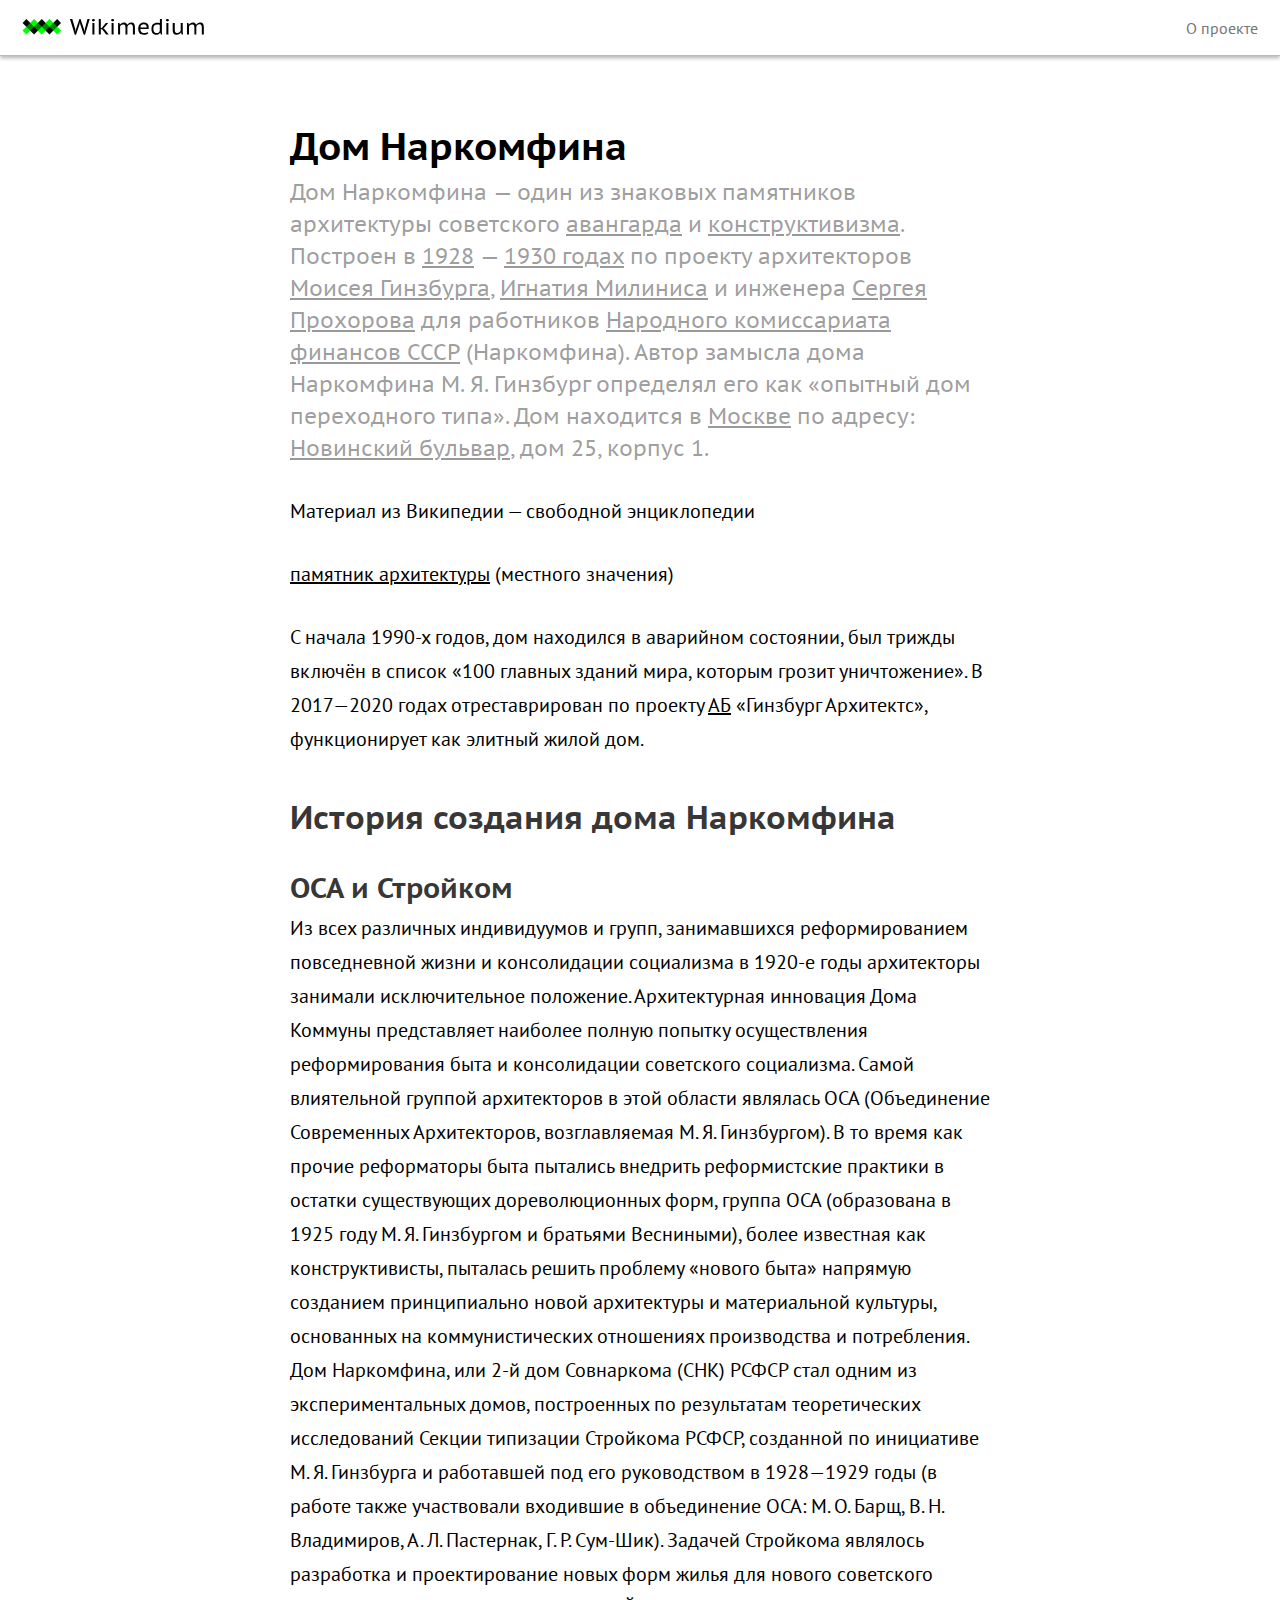
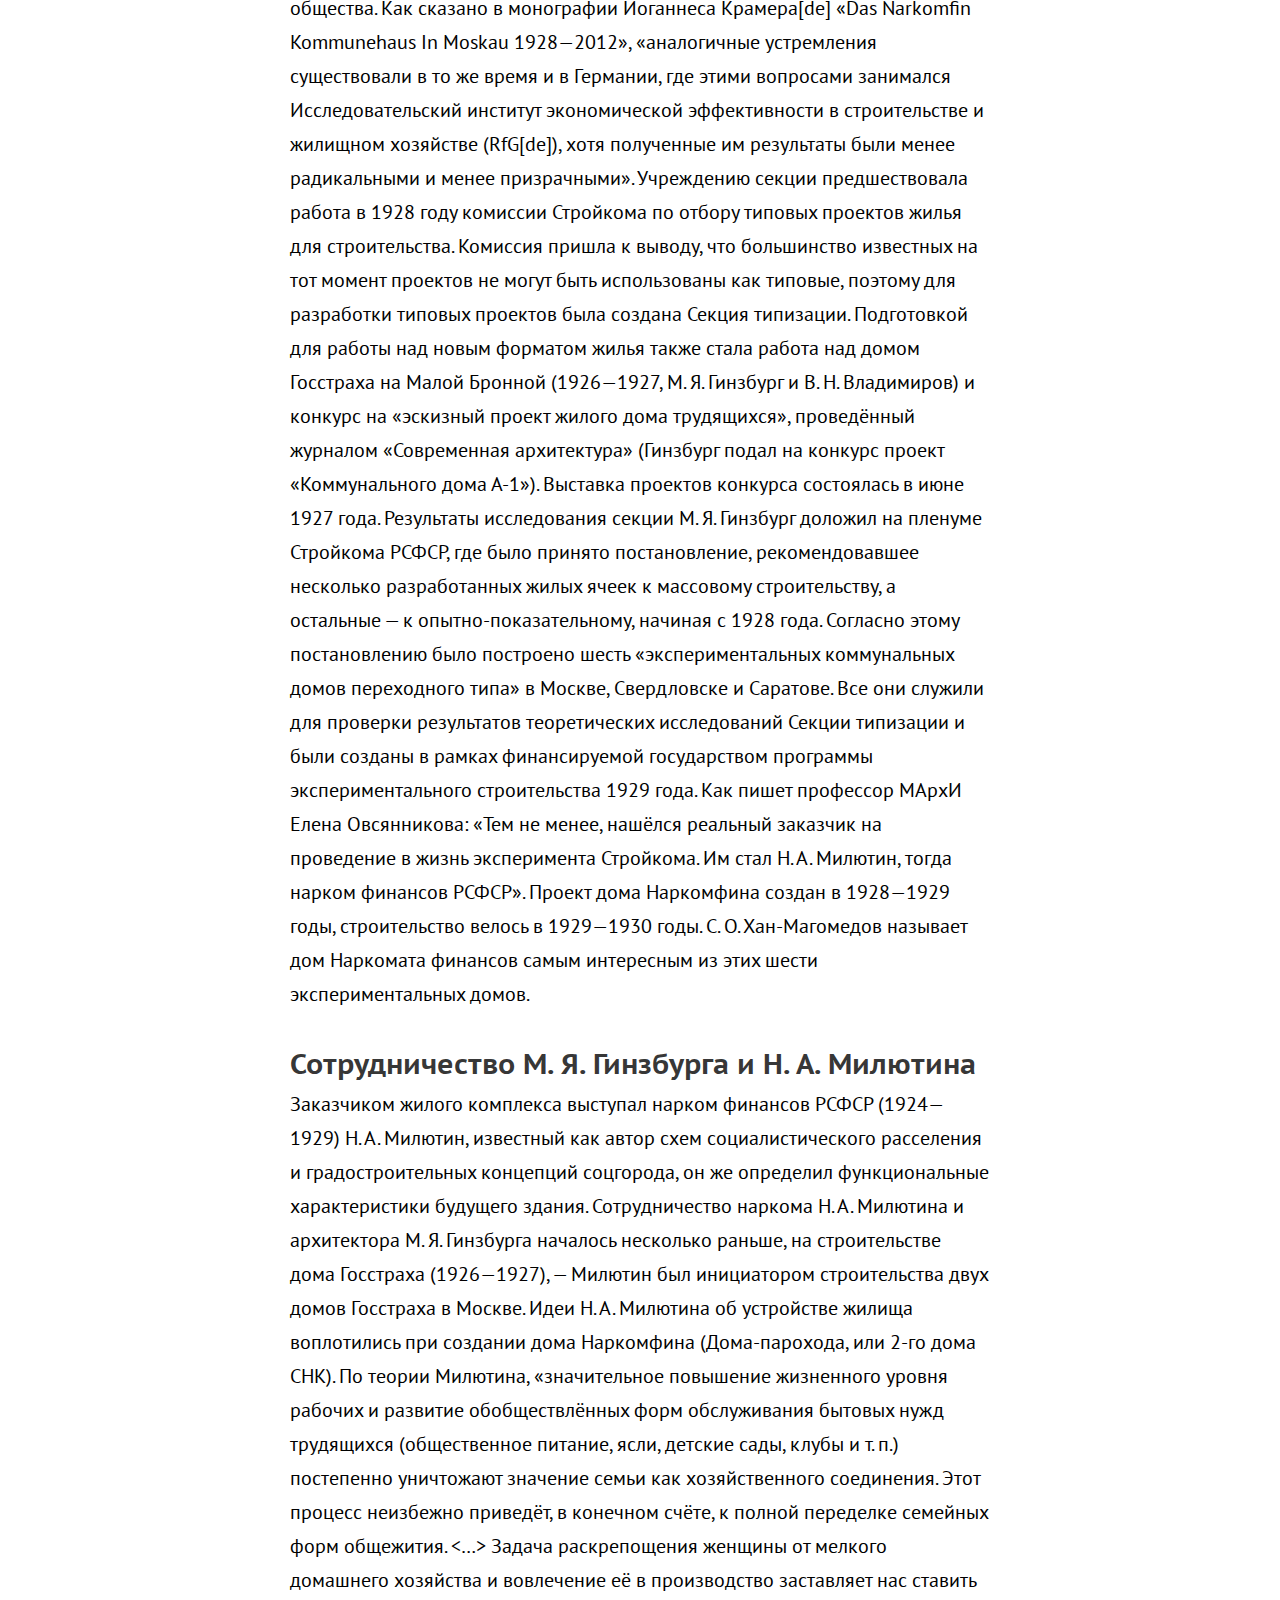
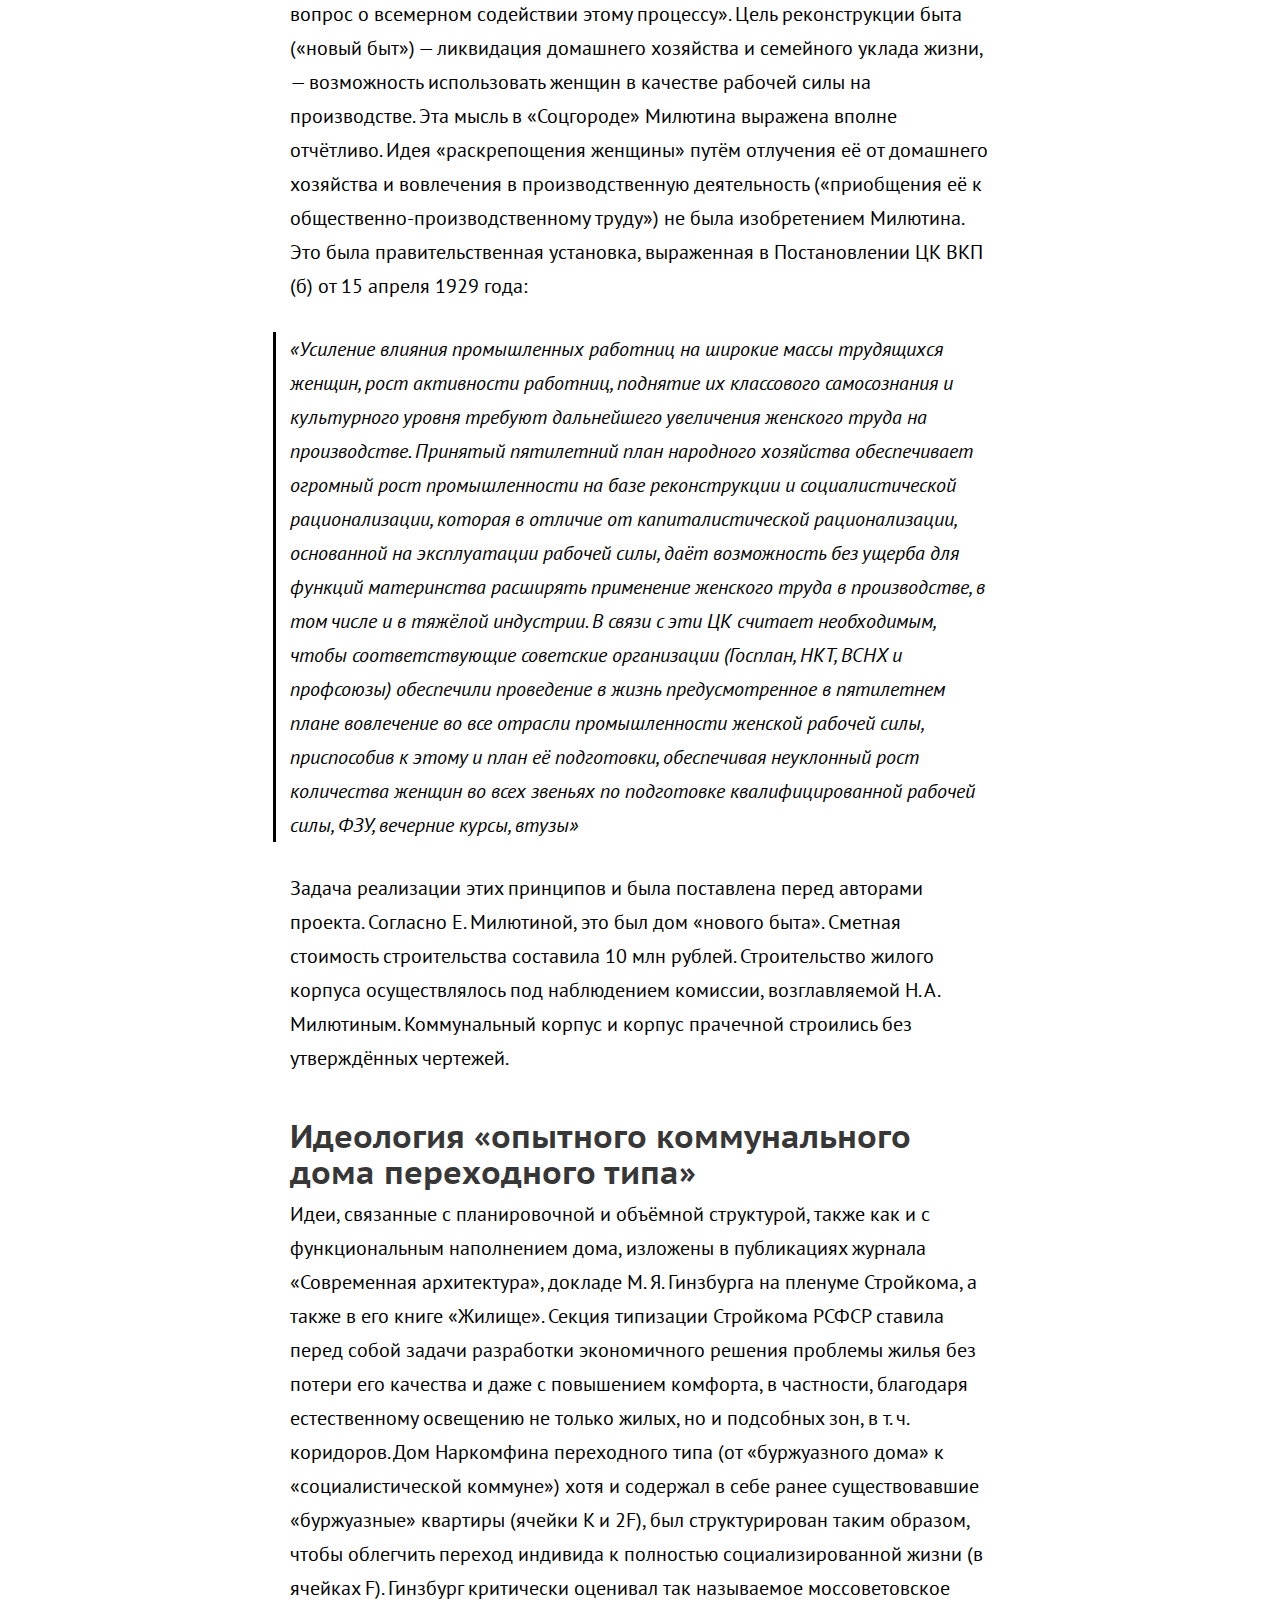
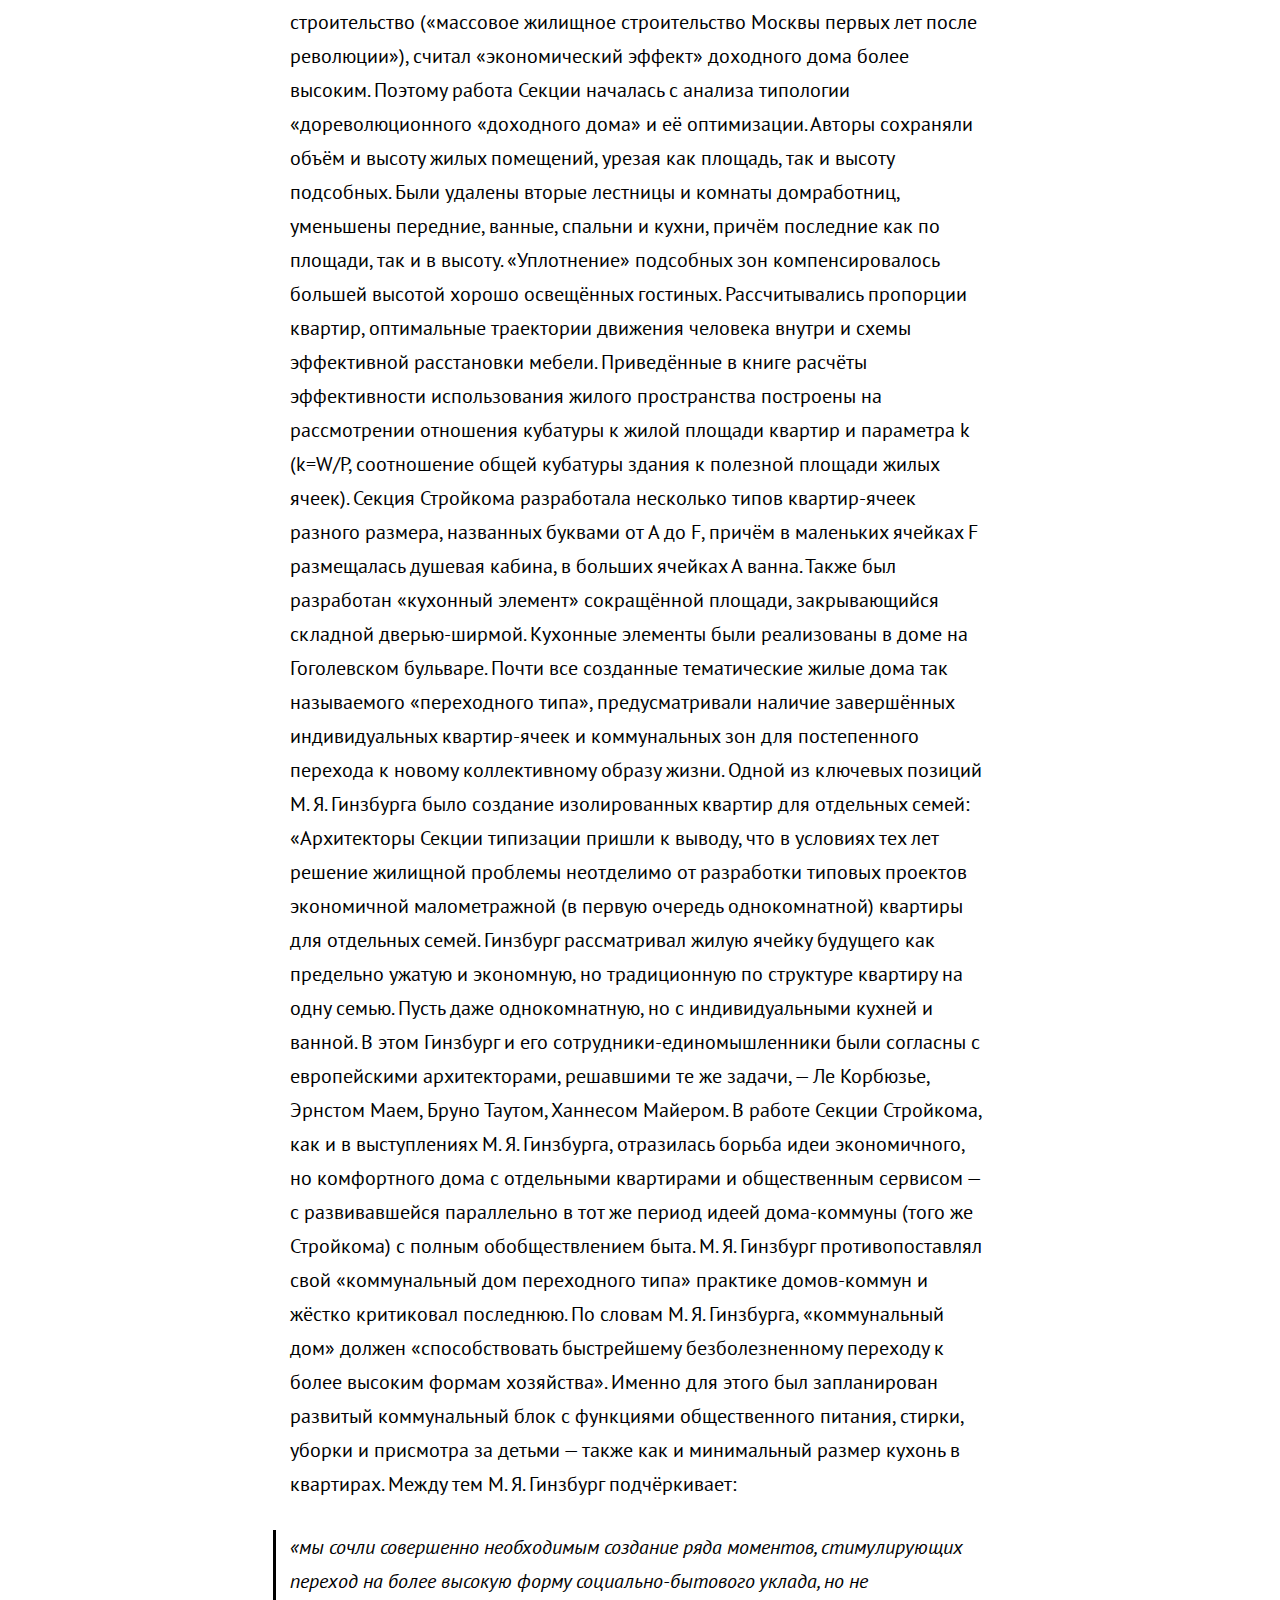
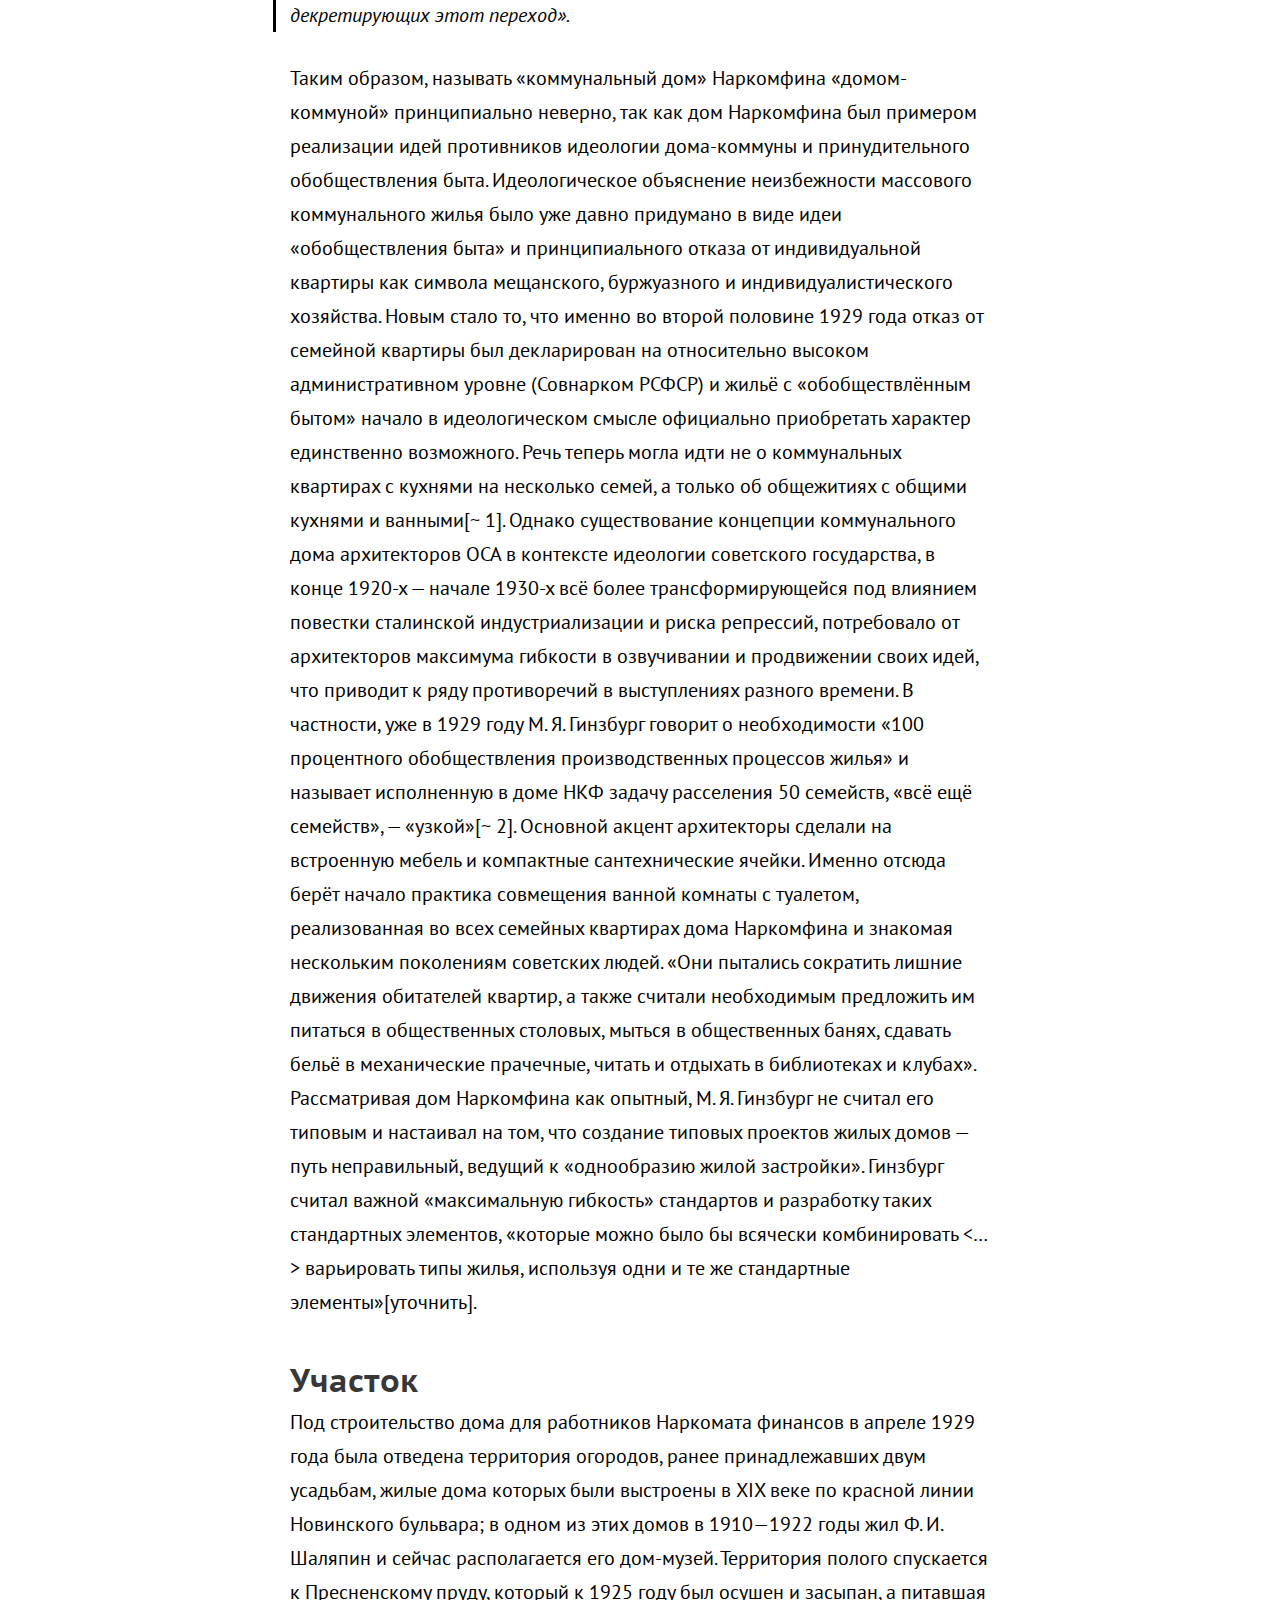
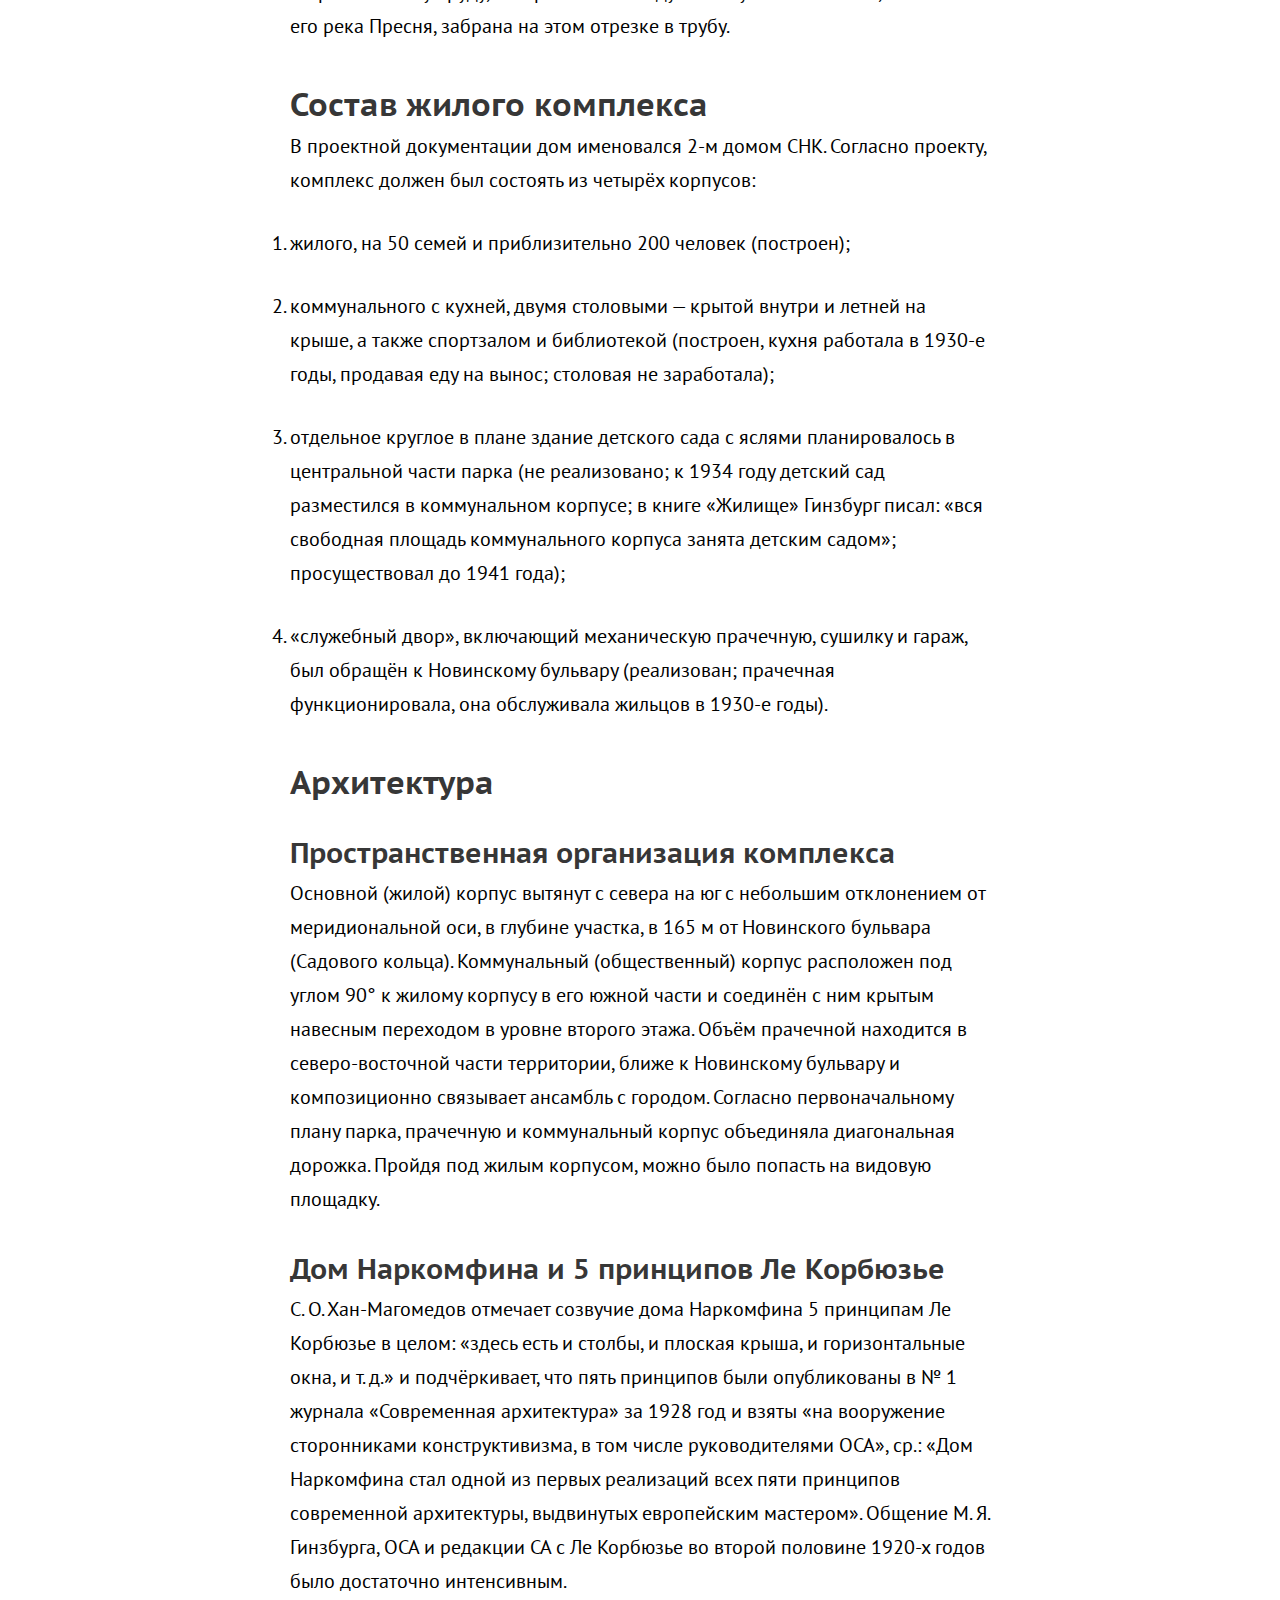
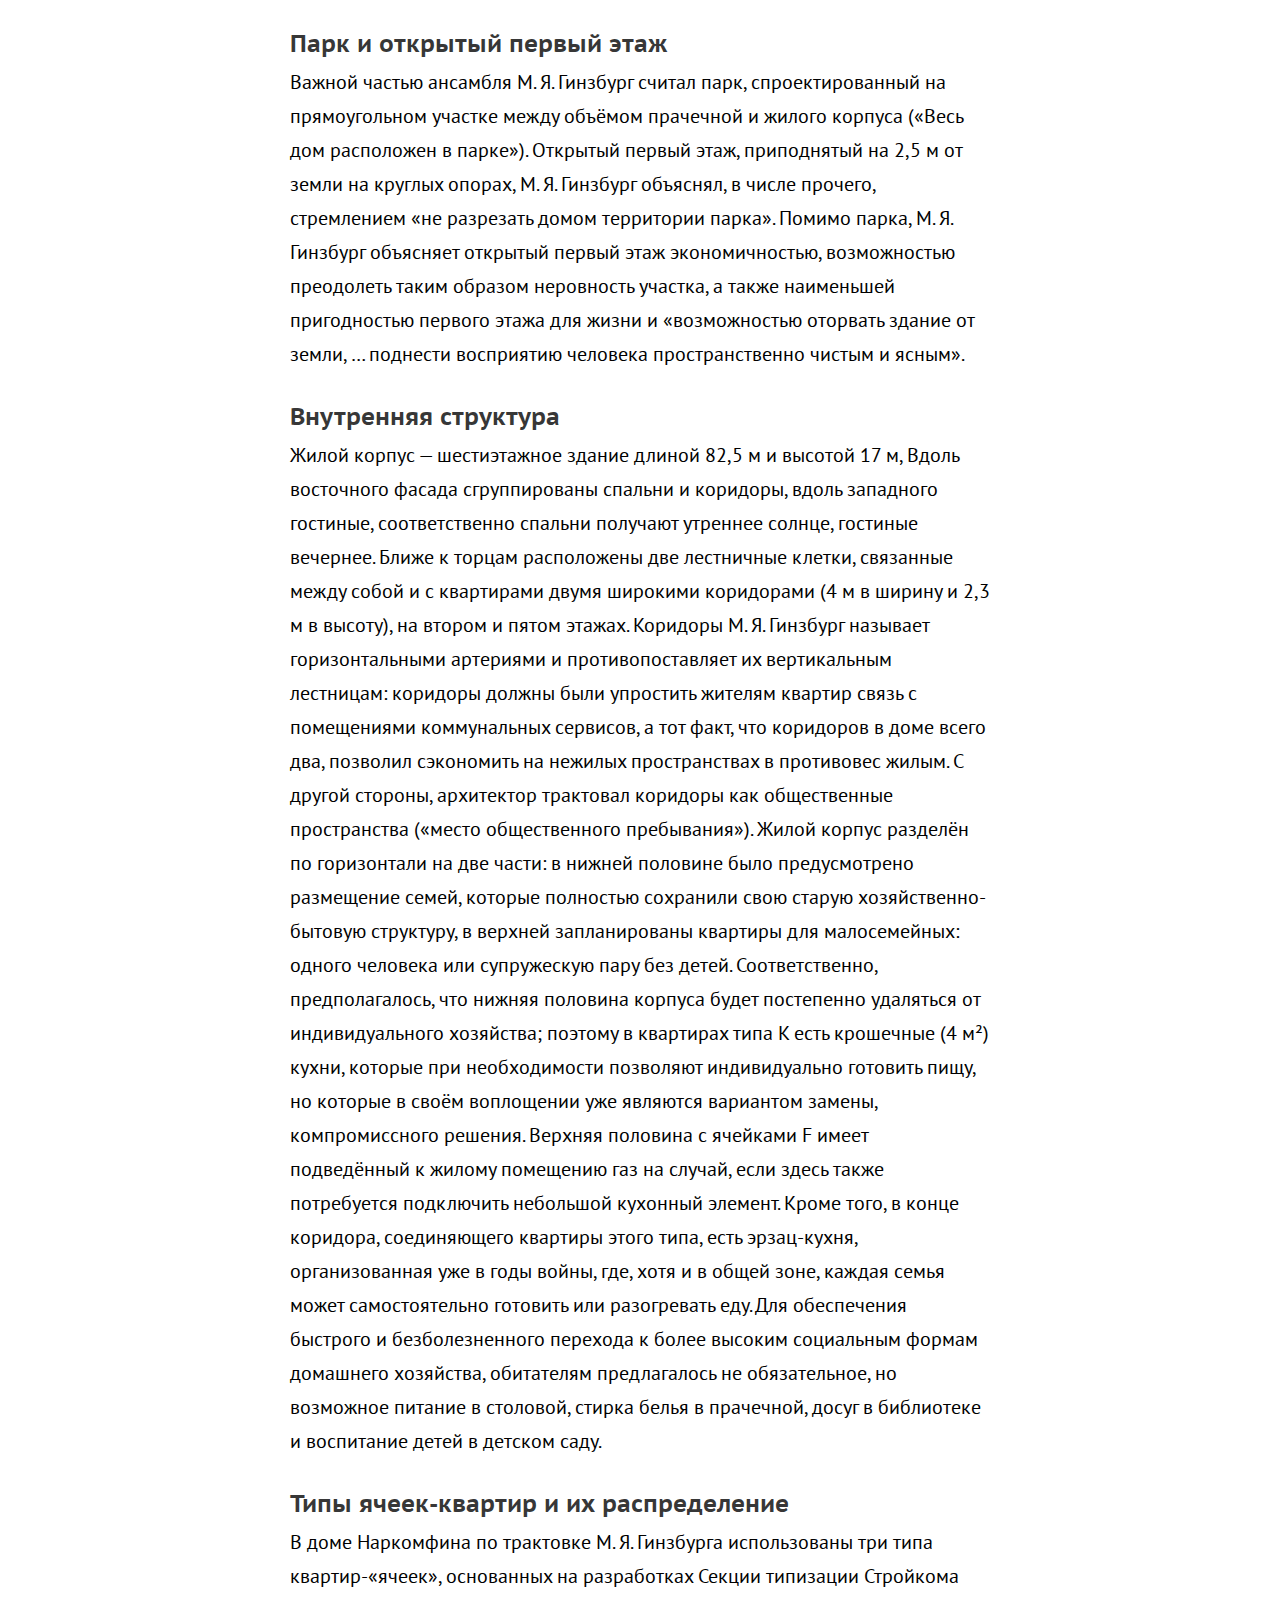
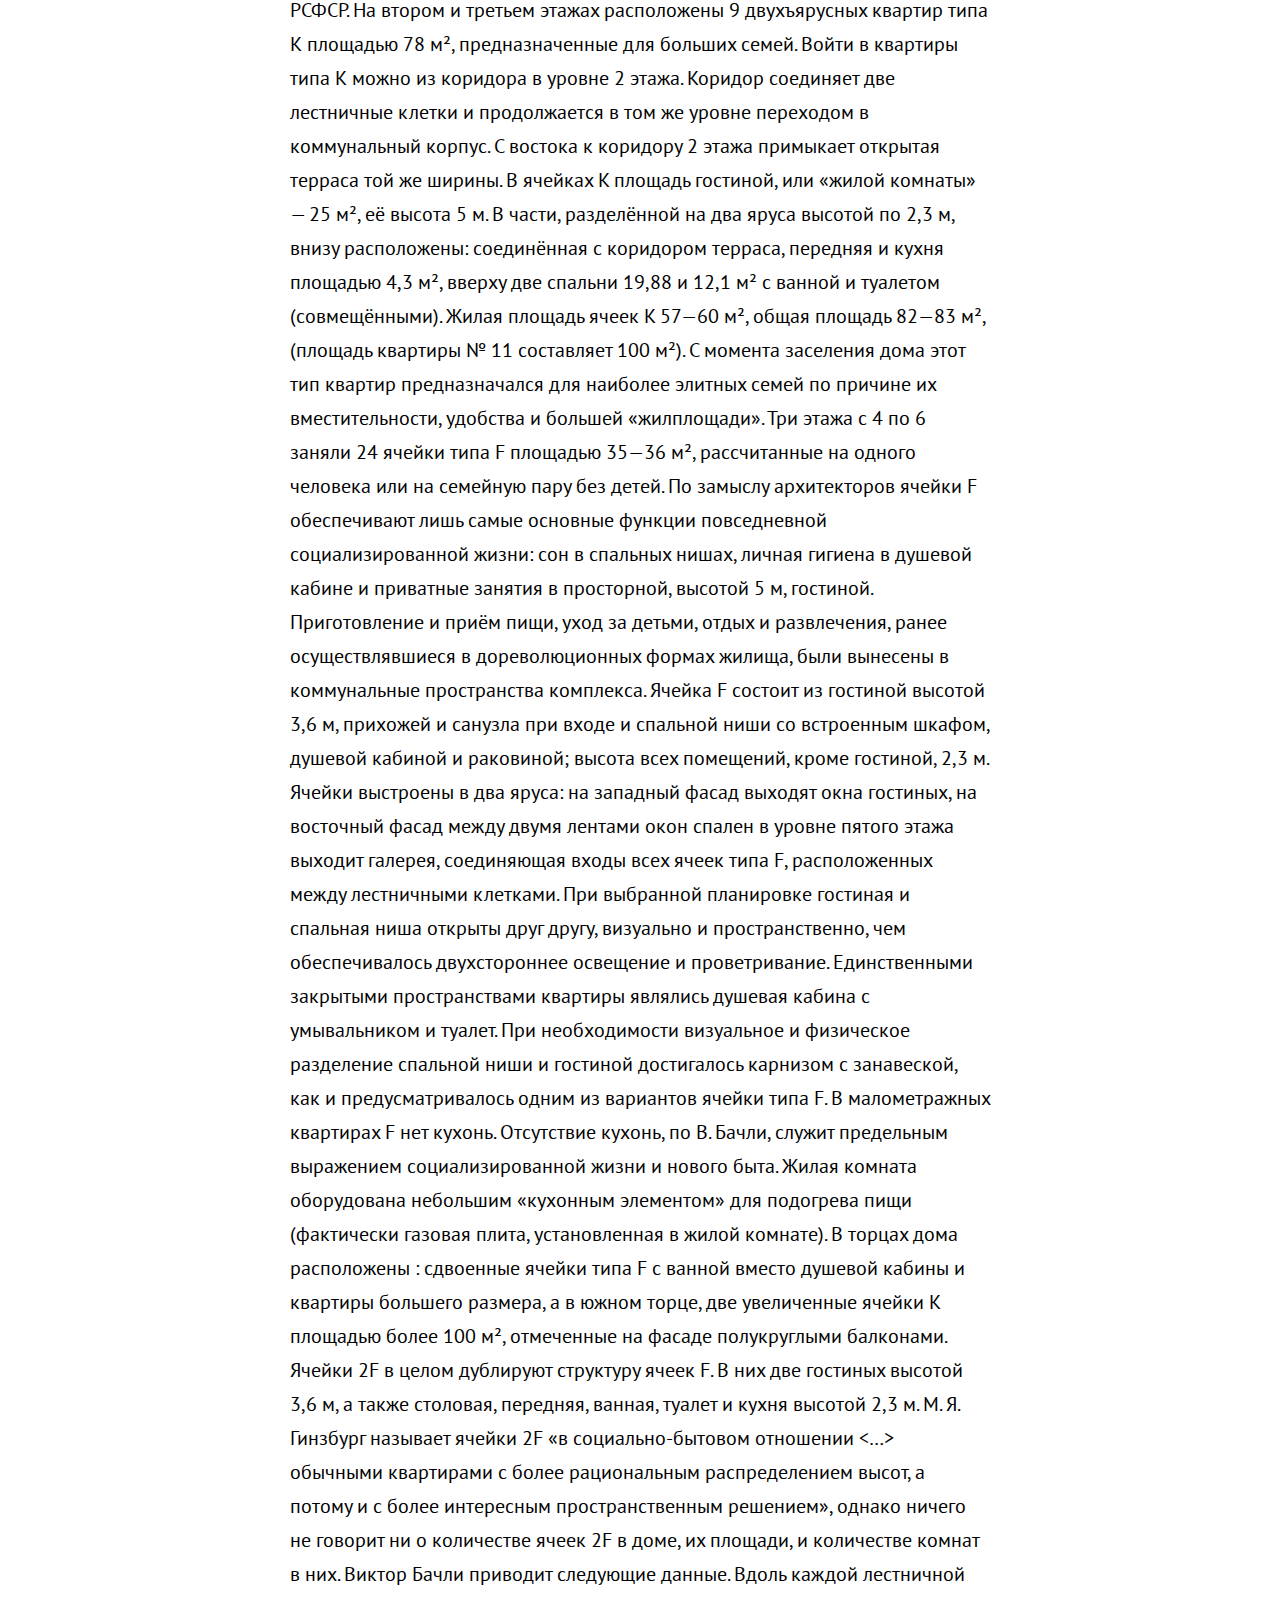
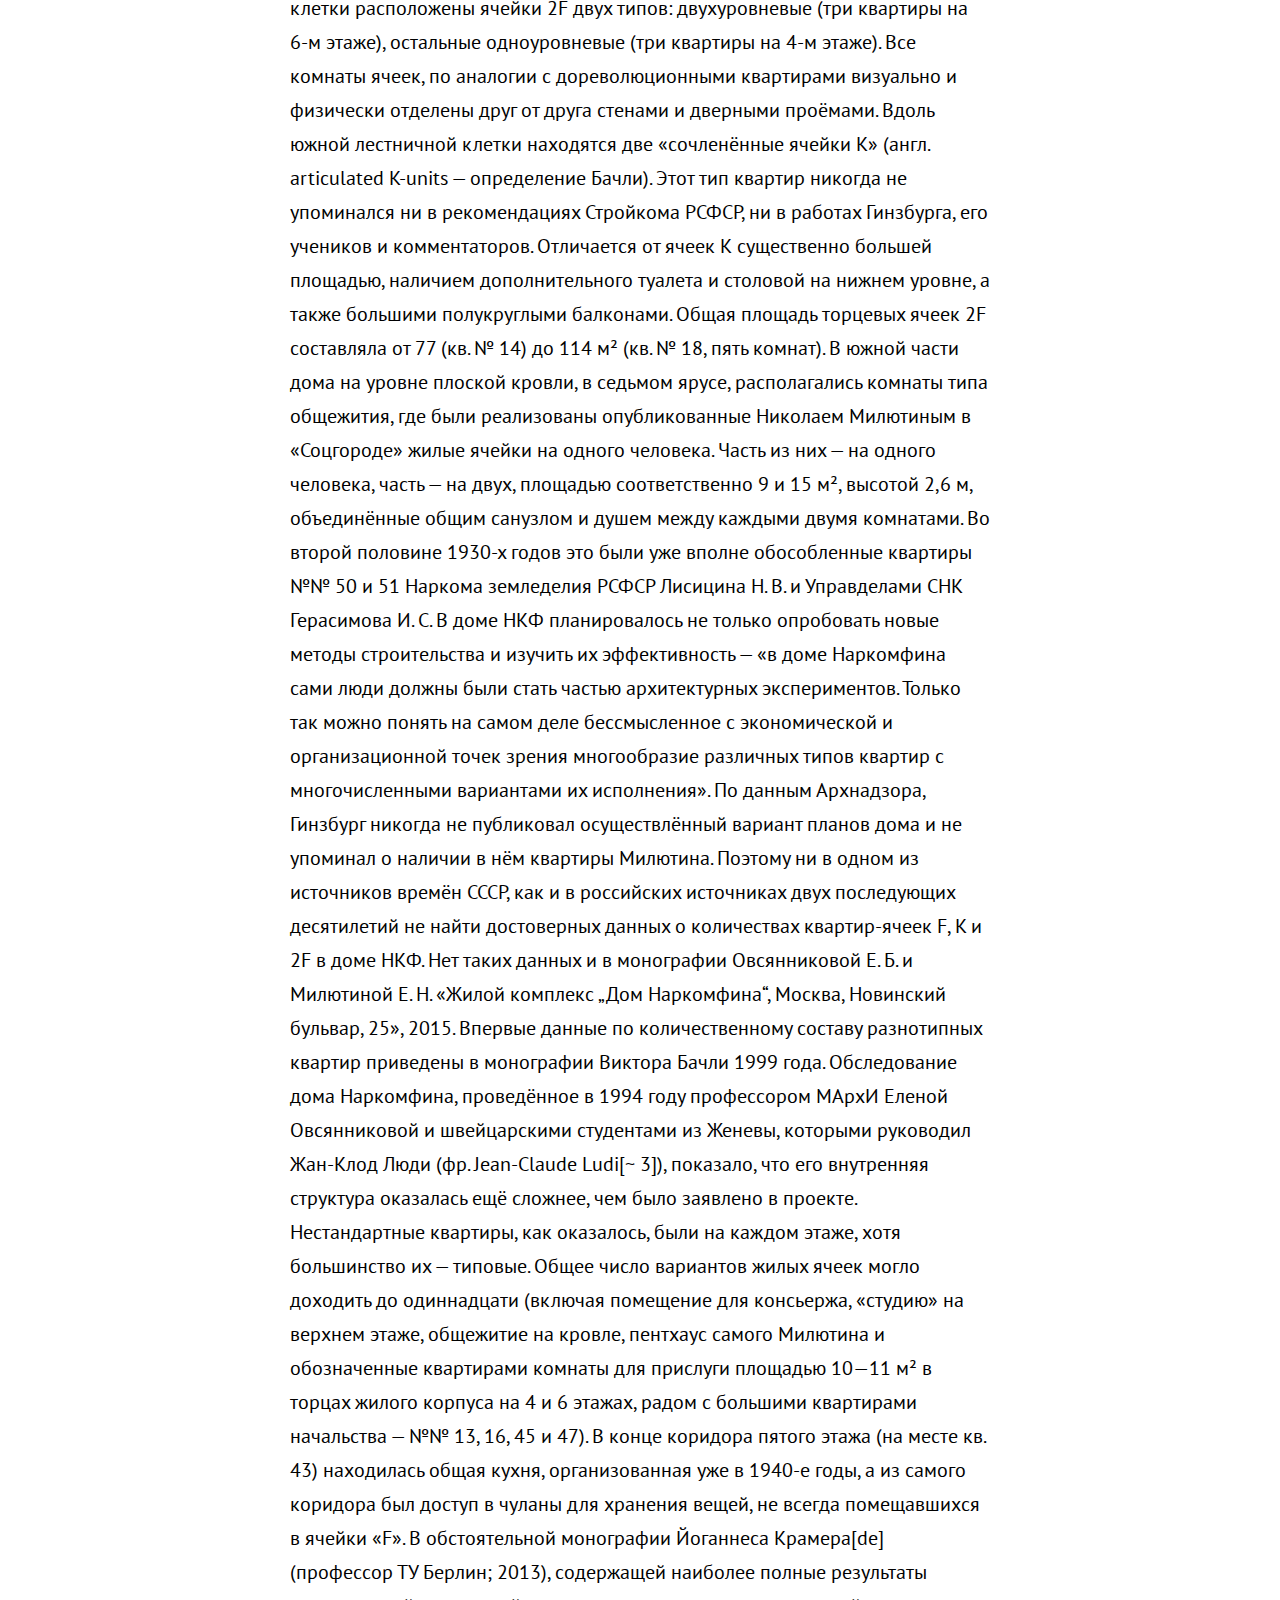
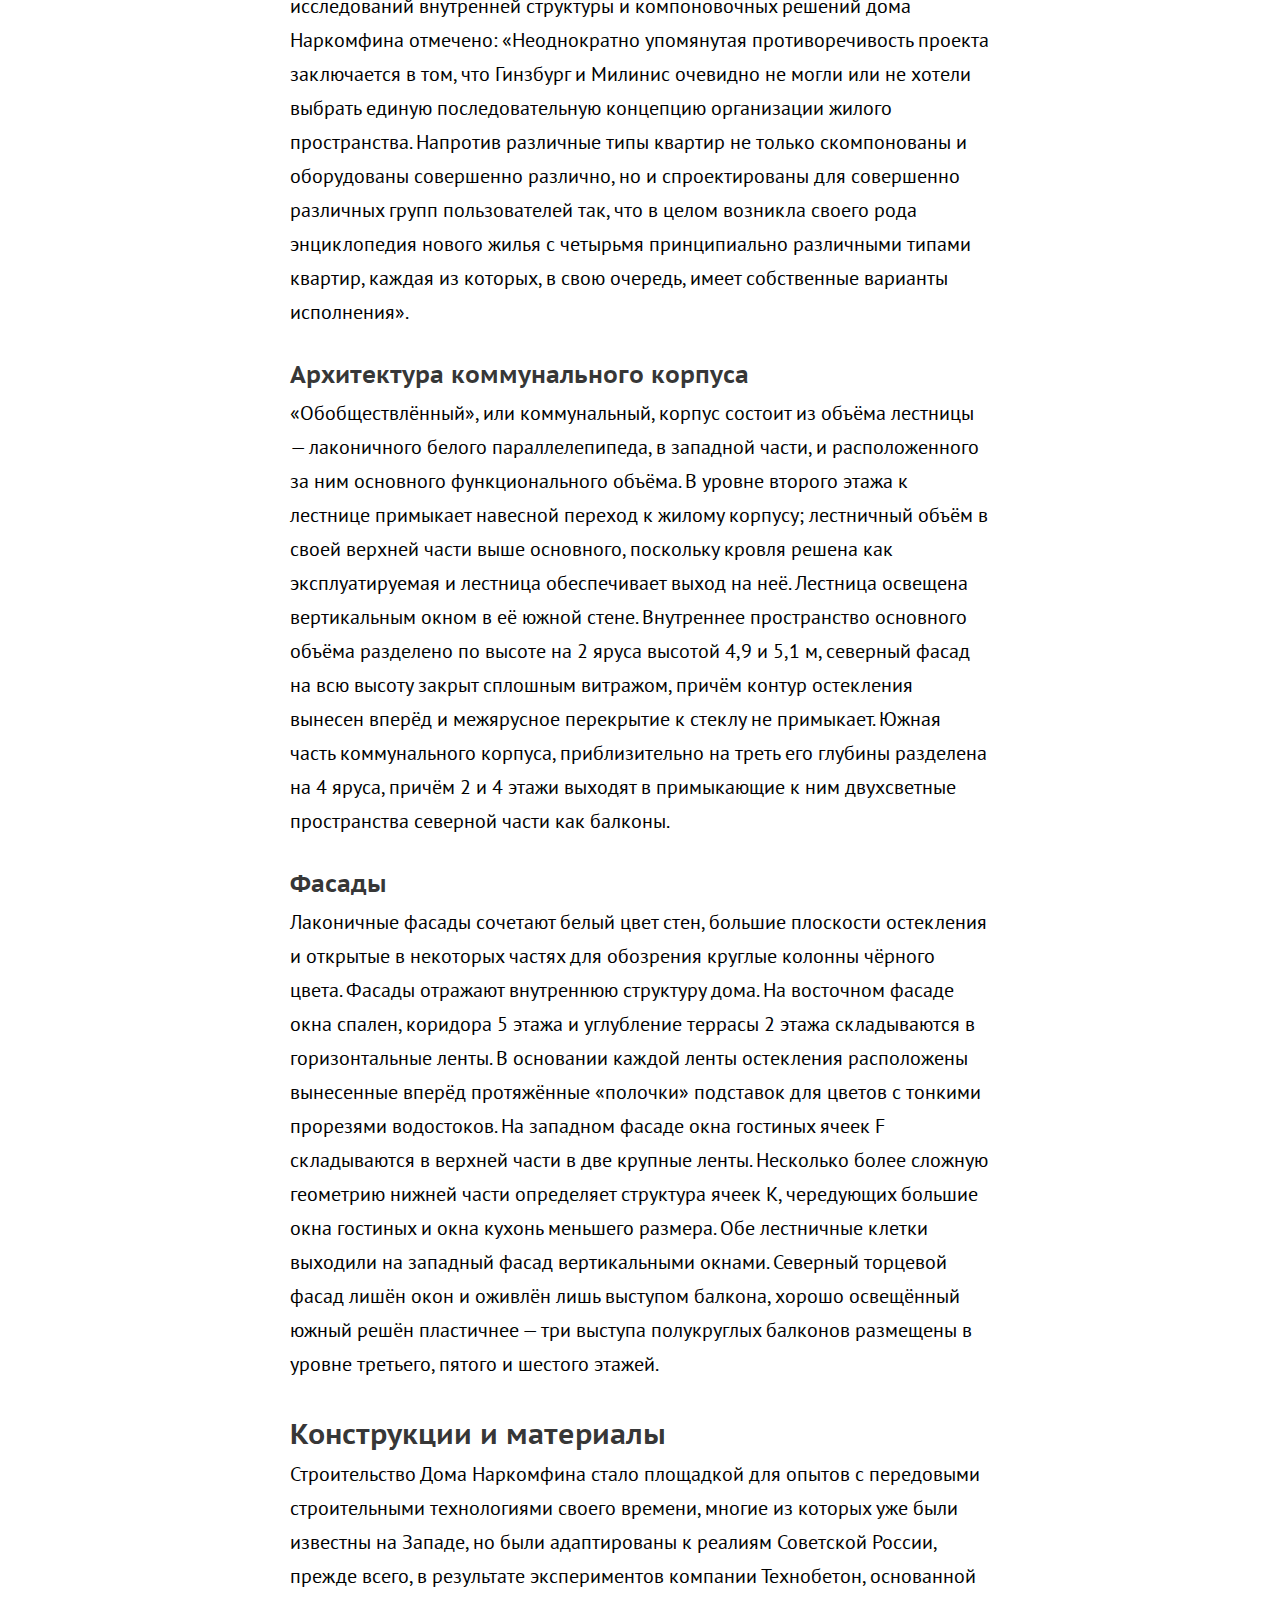
==== commit e31d0f67: "hhhhhh" ====
--- a/index.html
+++ b/index.html
@@ -2,6 +2,7 @@
 <html lang="en" dir="ltr">
   <head>
     <meta charset="utf-8">
+    <meta name="viewport" content="width=device-width">
     <title>Дом Наркомфина - Википедия</title>
     <link rel="stylesheet" href="stylesheets/style.css">
     <link rel="icon" type="image/x-icon" href="images/favicon.ico" />
--- a/stylesheets/style.css
+++ b/stylesheets/style.css
@@ -5,3 +5,4 @@
 @import "content.css";
 @import "menubar.css";
 @import "about.css";
+@import "responsive.css";
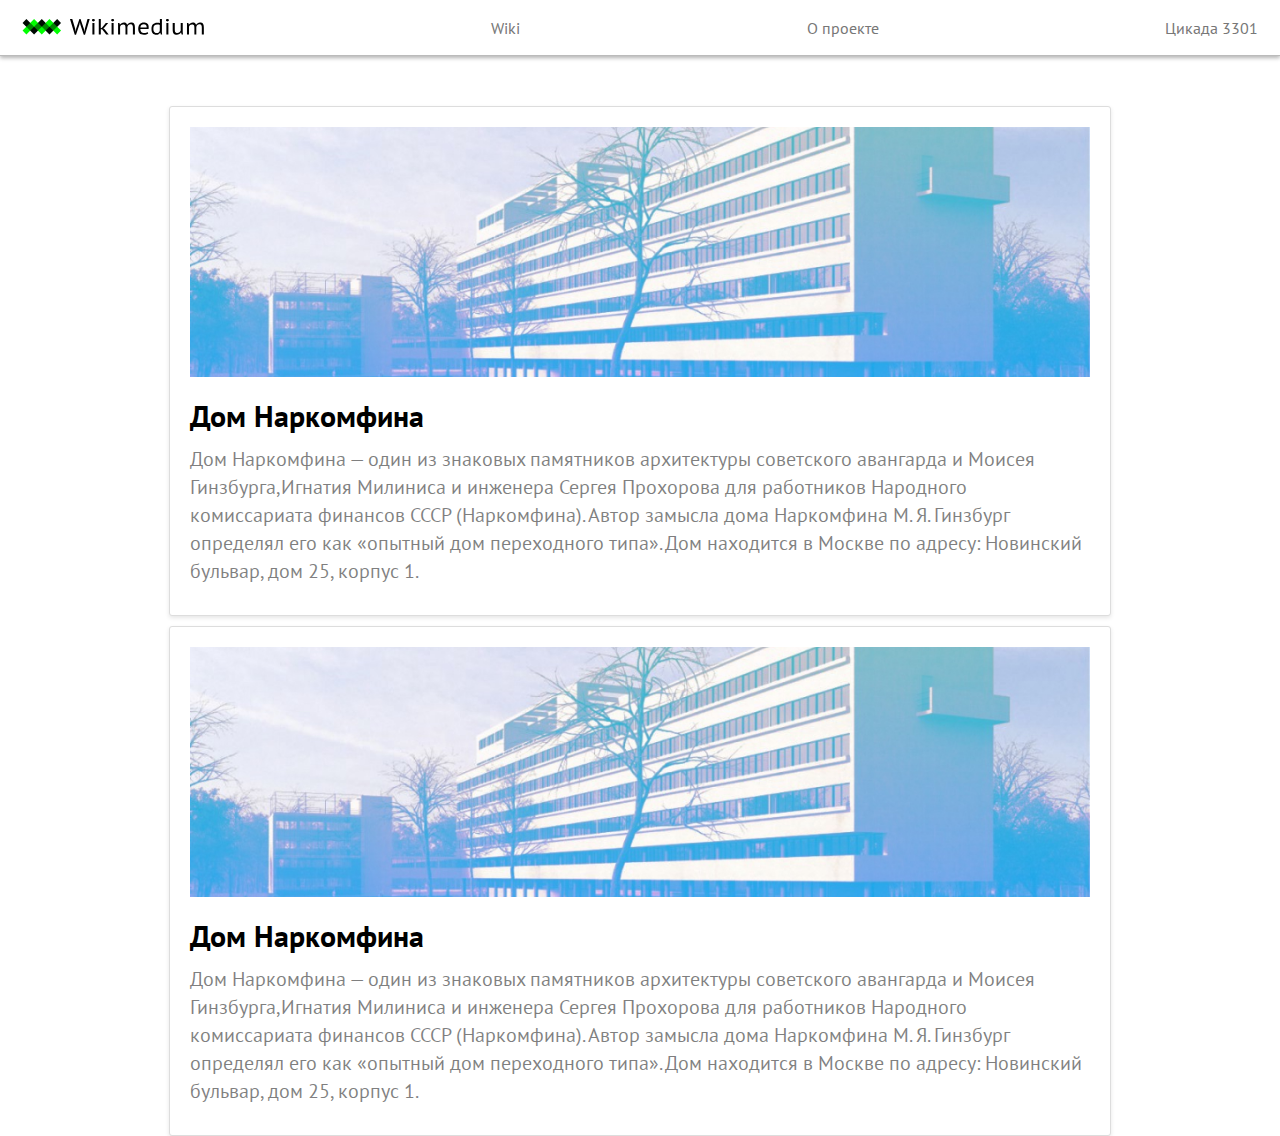
==== commit 27ebb978: "dd" ====
--- a/index.html
+++ b/index.html
@@ -3,453 +3,41 @@
   <head>
     <meta charset="utf-8">
     <meta name="viewport" content="width=device-width">
-    <title>Дом Наркомфина - Википедия</title>
+    <title>Главная</title>
     <link rel="stylesheet" href="stylesheets/style.css">
     <link rel="icon" type="image/x-icon" href="images/favicon.ico" />
     <link rel="icon" type="image/png" href="images/favicon.png" />
-    <script src="javascripts/jquery-3.6.1.js" charset="utf-8"></script>
-    <script>
-          $(function() {
-      	$('.sidebar a').each(function() {
-      		$(this).on('click', function(e) {
-      			e.preventDefault();
-      			var scrollTo = $(this).attr('href');
-      			var whitespace = scrollTo == '#s1' ? 140 : 30;
-      			$('html,body').animate({
-      				scrollTop: $(scrollTo).offset().top - whitespace
-      			}, 1000);
-      		});
-      	});
-      });
-    </script>
+    <meta property="og:type" content="article">
+    <meta property="og:url" content="{page_url}">
+    <meta property="og:title" content="Wikimedium">
+    <meta property="og:description" content="Проект? обучающий основам html">
+    <meta property="og:image" content="{image_url}">
+        <script src="javascripts/jquery-3.6.1.js" charset="utf-8"></script>
   </head>
   <body>
     <!-- shapka -->
     <div class="menubar">
     <!-- a{text}*2 i nazhat tab  -->
       <a href="index.html"><img src="images/logo.svg" alt=""></a>
+      <a href="wikimedium.html">Wiki</a>
       <a href="about.html">О проекте</a>
+      <a href="page.html">Цикада 3301</a>
     </div>
-    </div>
-    <!-- menu -->
-    <nav class="sidebar">
-      <!-- <h2>Содержание </h2> -->
-        <ol>
-          <li><a href="#s1">Дом Наркомфина</a></li>
-          <li><a href="#1">История создания дома Наркомфина</a></li>
-            <ol>
-              <li><a href="#1_1">ОСА и Стройком</a></li>
-              <li><a href="#1_2">Сотрудничество М. Я. Гинзбурга и Н. А. Милютина</a></li>
-            </ol>
-          <li><a href="#2">Идеология «опытного коммунального дома переходного типа»</a></li>
-          <li><a href="#3">Участок</a></li>
-          <li><a href="#4">Состав жилого комплекса</a></li>
-          <li><a href="#5">Архитектура</a></li>
-            <ol>
-            <li><a href="#5_1">Пространственная организация комплекса</a></li>
-            <li><a href="#5_2">Дом Наркомфина и 5 принципов Ле Корбюзье</a></li>
-              <!-- <ol>
-              <li><a href="#5_2_1">Архитектура</a>Парк и открытый первый этаж</li>
-              <li><a href="#5_2_2">Архитектура</a>Внутренняя структура</li>
-              <li><a href="#5_2_3">Типы ячеек-квартир и их распределение</a></li>
-              <li><a href="#5_2_4">Архитектура коммунального корпуса</a></li>
-              <li><a href="#5_2_5">Фасады</a></li>
-              </ol> -->
-            <li><a href="#5_3">Конструкции и материалы</a></li>
-              <!-- <ol>
-                <li><a href="#5_3_1">Железобетонный каркас</a></li>
-                <li><a href="#5_3_2">Блоки Прохорова</a></li>
-                <li><a href="#5_3_3">Инженерные коммуникации</a></li>
-                <li><a href="#5_3_4">Внешние стены</a></li>
-                <li><a href="#5_3_5">Другие экспериментальные материалы</a></li>
-                <li><a href="#5_3_6">Цветочницы</a></li>
-              </ol> -->
-            <li><a href="#5_4">Интерьеры</a></li>
-              <!-- <ol>
-              <li><a href="#5_4_1">Освещение</a></li>
-              <li><a href="#5_4_2">Сдвижные окна</a></li>
-              <li><a href="#5_4_3">Цвет</a></li>
-              </ol> -->
-            </ol>
-          <li><a href="#6">Критика проекта</a></li>
-            <ol>
-              <li><a href="#6_1">С технической стороны</a></li>
-              <li><a href="#6_2">С бытовой стороны</a></li>
-            </ol>
-          <li><a href="#7">История эксплуатации и проект реставрации</a></li>
-            <ol>
-              <li><a href="#7_1">Развитие городского окружения</a></li>
-              <li><a href="#7_2">Перестройки</a></li>
-              <li><a href="#7_3">Причины ветхости дома</a></li>
-              <li><a href="#7_4">Новейшая история дома и реставрация</a></li>
-            </ol>
-          <li><a href="#8">Значение проекта в исторической перспективе</a></li>
-          <li><a href="#9">Реальная жизнь в доме Наркомфина</a></li>
-            <ol>
-              <li><a href="#9_1">Известные жители</a></li>
-            <!-- </ol>
-          <li><a href="#10">См. также</a></li>
-          <li><a href="#11">Примечания</a></li>
-            <ol>
-              <li><a href="#11_1">Сноски</a></li>
-              <li><a href="#11_2">Источники</a></li>
-            </ol>
-          <li><a href="#12">Литература</a></li>
-          <li><a href="#13">Ссылки</a></li> -->
-        </ol>
-    </nav>
-    <!-- content -->
-    <article>
+    <div class="index_item">
+      <img src="images/narkomfin.jpg" alt="">
       <h1 id="s1">Дом Наркомфина</h1>
       <p>
-        <strong>Дом Наркомфина</strong> — один из знаковых памятников архитектуры советского <a href="https://ru.wikipedia.org/wiki/Авангард_(искусство)">авангарда</a> и <a href="https://ru.wikipedia.org/wiki/Конструктивизм_(искусство)">конструктивизма</a>. Построен в <a href="https://ru.wikipedia.org/wiki/1928_год">1928</a> — <a href="https://ru.wikipedia.org/wiki/1930_год">1930 годах</a> по проекту архитекторов <a href="https://ru.wikipedia.org/wiki/Гинзбург,_Моисей_Яковлевич">Моисея Гинзбурга</a>, <a href="https://ru.wikipedia.org/wiki/Милинис,_Игнатий_Францевич">Игнатия Милиниса</a> и инженера <a href="https://ru.wikipedia.org/wiki/Сергей_Львович_Прохоров">Сергея Прохорова</a> для работников <a href="https://ru.wikipedia.org/wiki/Народный_комиссариат_финансов_СССР">Народного комиссариата финансов СССР</a> (Наркомфина). Автор замысла дома Наркомфина М. Я. Гинзбург определял его как «опытный дом переходного типа». Дом находится в <a href="https://ru.wikipedia.org/wiki/Москва">Москве</a> по адресу: <a href="https://ru.wikipedia.org/wiki/Новинский_бульвар">Новинский бульвар</a>, дом 25, корпус 1.
+        Дом Наркомфина — один из знаковых памятников архитектуры советского авангарда и Моисея Гинзбурга,Игнатия Милиниса и инженера Сергея Прохорова для работников Народного комиссариата финансов СССР (Наркомфина). Автор замысла дома Наркомфина М. Я. Гинзбург определял его как «опытный дом переходного типа». Дом находится в Москве по адресу: Новинский бульвар, дом 25, корпус 1.
       </p>
+      <a href="wikimedium.html"></a>
+    </div>
+    <div class="index_item">
+      <img src="images/narkomfin.jpg" alt="">
+      <h1 id="s1">Дом Наркомфина</h1>
       <p>
-        Материал из Википедии — свободной энциклопедии
+        Дом Наркомфина — один из знаковых памятников архитектуры советского авангарда и Моисея Гинзбурга,Игнатия Милиниса и инженера Сергея Прохорова для работников Народного комиссариата финансов СССР (Наркомфина). Автор замысла дома Наркомфина М. Я. Гинзбург определял его как «опытный дом переходного типа». Дом находится в Москве по адресу: Новинский бульвар, дом 25, корпус 1.
       </p>
-      <p>
-        <a href="https://ru.wikipedia.org/wiki/Памятник_архитектуры"target="_blank">памятник архитектуры</a> (местного значения)
-      </p>
-      <p>
-        С начала 1990-х годов, дом находился в аварийном состоянии, был трижды включён в список «100 главных зданий мира, которым грозит уничтожение». В 2017—2020 годах отреставрирован по проекту <a href="https://ru.wikipedia.org/wiki/Архитектурное_бюро">АБ</a> «Гинзбург Архитектс», функционирует как элитный жилой дом.
-      </p>
-      <h2 id="1">История создания дома Наркомфина</h2>
-      <h3 id="1_1">ОСА и Стройком</h3>
-        <p>Из всех различных индивидуумов и групп, занимавшихся реформированием повседневной жизни и консолидации социализма в 1920-е годы архитекторы занимали исключительное положение. Архитектурная инновация Дома Коммуны представляет наиболее полную попытку осуществления реформирования быта и консолидации советского социализма. Самой влиятельной группой архитекторов в этой области являлась ОСА (Объединение Современных Архитекторов, возглавляемая М. Я. Гинзбургом). В то время как прочие реформаторы быта пытались внедрить реформистские практики в остатки существующих дореволюционных форм, группа ОСА (образована в 1925 году М. Я. Гинзбургом и братьями Весниными), более известная как конструктивисты, пыталась решить проблему «нового быта» напрямую созданием принципиально новой архитектуры и материальной культуры, основанных на коммунистических отношениях производства и потребления.
-
-          Дом Наркомфина, или 2-й дом Совнаркома (СНК) РСФСР стал одним из экспериментальных домов, построенных по результатам теоретических исследований Секции типизации Стройкома РСФСР, созданной по инициативе М. Я. Гинзбурга и работавшей под его руководством в 1928—1929 годы (в работе также участвовали входившие в объединение ОСА: М. О. Барщ, В. Н. Владимиров, А. Л. Пастернак, Г. Р. Сум-Шик). Задачей Стройкома являлось разработка и проектирование новых форм жилья для нового советского общества. Как сказано в монографии Йоганнеса Крамера[de] «Das Narkomfin Kommunehaus In Moskau 1928—2012», <em>«аналогичные устремления существовали в то же время и в Германии, где этими вопросами занимался Исследовательский институт экономической эффективности в строительстве и жилищном хозяйстве (RfG[de]), хотя полученные им результаты были менее радикальными и менее призрачными»</em>.
-
-          Учреждению секции предшествовала работа в 1928 году комиссии Стройкома по отбору типовых проектов жилья для строительства. Комиссия пришла к выводу, что большинство известных на тот момент проектов не могут быть использованы как типовые, поэтому для разработки типовых проектов была создана Секция типизации. Подготовкой для работы над новым форматом жилья также стала работа над домом Госстраха на Малой Бронной (1926—1927, М. Я. Гинзбург и В. Н. Владимиров) и конкурс на «эскизный проект жилого дома трудящихся», проведённый журналом «Современная архитектура» (Гинзбург подал на конкурс проект «Коммунального дома А-1»). Выставка проектов конкурса состоялась в июне 1927 года.
-
-          Результаты исследования секции М. Я. Гинзбург доложил на пленуме Стройкома РСФСР, где было принято постановление, рекомендовавшее несколько разработанных жилых ячеек к массовому строительству, а остальные — к опытно-показательному, начиная с 1928 года. Согласно этому постановлению было построено шесть «экспериментальных коммунальных домов переходного типа» в Москве, Свердловске и Саратове. Все они служили для проверки результатов теоретических исследований Секции типизации и были созданы в рамках финансируемой государством программы экспериментального строительства 1929 года. Как пишет профессор МАрхИ Елена Овсянникова: «Тем не менее, нашёлся реальный заказчик на проведение в жизнь эксперимента Стройкома. Им стал Н. А. Милютин, тогда нарком финансов РСФСР». Проект дома Наркомфина создан в 1928—1929 годы, строительство велось в 1929—1930 годы.
-
-          С. О. Хан-Магомедов называет дом Наркомата финансов самым интересным из этих шести экспериментальных домов.</p>
-          <h3 id="1_2">Сотрудничество М. Я. Гинзбурга и Н. А. Милютина</h3>
-          <p>Заказчиком жилого комплекса выступал нарком финансов РСФСР (1924—1929) Н. А. Милютин, известный как автор схем социалистического расселения и градостроительных концепций соцгорода, он же определил функциональные характеристики будущего здания. Сотрудничество наркома Н. А. Милютина и архитектора М. Я. Гинзбурга началось несколько раньше, на строительстве дома Госстраха (1926—1927), — Милютин был инициатором строительства двух домов Госстраха в Москве. Идеи Н. А. Милютина об устройстве жилища воплотились при создании дома Наркомфина (Дома-парохода, или 2-го дома СНК).
-
-            По теории Милютина, <em>«значительное повышение жизненного уровня рабочих и развитие обобществлённых форм обслуживания бытовых нужд трудящихся (общественное питание, ясли, детские сады, клубы и т. п.) постепенно уничтожают значение семьи как хозяйственного соединения. Этот процесс неизбежно приведёт, в конечном счёте, к полной переделке семейных форм общежития. <…> Задача раскрепощения женщины от мелкого домашнего хозяйства и вовлечение её в производство заставляет нас ставить вопрос о всемерном содействии этому процессу»</em>.
-
-      Цель реконструкции быта (<em>«новый быт»</em>) — ликвидация домашнего хозяйства и семейного уклада жизни, — возможность использовать женщин в качестве рабочей силы на производстве. Эта мысль в «Соцгороде» Милютина выражена вполне отчётливо. Идея «раскрепощения женщины» путём отлучения её от домашнего хозяйства и вовлечения в производственную деятельность («приобщения её к общественно-производственному труду») не была изобретением Милютина. Это была правительственная установка, выраженная в Постановлении ЦК ВКП (б) от 15 апреля 1929 года:</p>
-      <blockquote cite="http://">
-        «Усиление влияния промышленных работниц на широкие массы трудящихся женщин, рост активности работниц, поднятие их классового самосознания и культурного уровня требуют дальнейшего увеличения женского труда на производстве. Принятый пятилетний план народного хозяйства обеспечивает огромный рост промышленности на базе реконструкции и социалистической рационализации, которая в отличие от капиталистической рационализации, основанной на эксплуатации рабочей силы, даёт возможность без ущерба для функций материнства расширять применение женского труда в производстве, в том числе и в тяжёлой индустрии. В связи с эти ЦК считает необходимым, чтобы соответствующие советские организации (Госплан, НКТ, ВСНХ и профсоюзы) обеспечили проведение в жизнь предусмотренное в пятилетнем плане вовлечение во все отрасли промышленности женской рабочей силы, приспособив к этому и план её подготовки, обеспечивая неуклонный рост количества женщин во всех звеньях по подготовке квалифицированной рабочей силы, ФЗУ, вечерние курсы, втузы»
-      </blockquote>
-      <p>Задача реализации этих принципов и была поставлена перед авторами проекта. Согласно Е. Милютиной, это был дом «нового быта».
-
-      Сметная стоимость строительства составила 10 млн рублей. Строительство жилого корпуса осуществлялось под наблюдением комиссии, возглавляемой Н. А. Милютиным. Коммунальный корпус и корпус прачечной строились без утверждённых чертежей.</p>
-      <h2 id="2">Идеология «опытного коммунального дома переходного типа»</h2>
-      <p>Идеи, связанные с планировочной и объёмной структурой, также как и с функциональным наполнением дома, изложены в публикациях журнала «Современная архитектура», докладе М. Я. Гинзбурга на пленуме Стройкома, а также в его книге «Жилище».
-
-      Секция типизации Стройкома РСФСР ставила перед собой задачи разработки экономичного решения проблемы жилья без потери его качества и даже с повышением комфорта, в частности, благодаря естественному освещению не только жилых, но и подсобных зон, в т. ч. коридоров.
-
-      Дом Наркомфина переходного типа (от «буржуазного дома» к «социалистической коммуне») хотя и содержал в себе ранее существовавшие «буржуазные» квартиры (ячейки K и 2F), был структурирован таким образом, чтобы облегчить переход индивида к полностью социализированной жизни (в ячейках F).
-
-      Гинзбург критически оценивал так называемое моссоветовское строительство («массовое жилищное строительство Москвы первых лет после революции»), считал «экономический эффект» доходного дома более высоким. Поэтому работа Секции началась с анализа типологии «дореволюционного «доходного дома» и её оптимизации. Авторы сохраняли объём и высоту жилых помещений, урезая как площадь, так и высоту подсобных. Были удалены вторые лестницы и комнаты домработниц, уменьшены передние, ванные, спальни и кухни, причём последние как по площади, так и в высоту. «Уплотнение» подсобных зон компенсировалось большей высотой хорошо освещённых гостиных. Рассчитывались пропорции квартир, оптимальные траектории движения человека внутри и схемы эффективной расстановки мебели. Приведённые в книге расчёты эффективности использования жилого пространства построены на рассмотрении отношения кубатуры к жилой площади квартир и параметра k (k=W/P, соотношение общей кубатуры здания к полезной площади жилых ячеек).
-
-      Секция Стройкома разработала несколько типов квартир-ячеек разного размера, названных буквами от A до F, причём в маленьких ячейках F размещалась душевая кабина, в больших ячейках А ванна. Также был разработан «кухонный элемент» сокращённой площади, закрывающийся складной дверью-ширмой. Кухонные элементы были реализованы в доме на Гоголевском бульваре. Почти все созданные тематические жилые дома так называемого «переходного типа», предусматривали наличие завершённых индивидуальных квартир-ячеек и коммунальных зон для постепенного перехода к новому коллективному образу жизни.
-
-      Одной из ключевых позиций М. Я. Гинзбурга было создание изолированных квартир для отдельных семей: «Архитекторы Секции типизации пришли к выводу, что в условиях тех лет решение жилищной проблемы неотделимо от разработки типовых проектов экономичной малометражной (в первую очередь однокомнатной) квартиры для отдельных семей. Гинзбург рассматривал жилую ячейку будущего как предельно ужатую и экономную, но традиционную по структуре квартиру на одну семью. Пусть даже однокомнатную, но с индивидуальными кухней и ванной. В этом Гинзбург и его сотрудники-единомышленники были согласны с европейскими архитекторами, решавшими те же задачи, — Ле Корбюзье, Эрнстом Маем, Бруно Таутом, Ханнесом Майером.
-
-      В работе Секции Стройкома, как и в выступлениях М. Я. Гинзбурга, отразилась борьба идеи экономичного, но комфортного дома с отдельными квартирами и общественным сервисом — с развивавшейся параллельно в тот же период идеей дома-коммуны (того же Стройкома) с полным обобществлением быта. М. Я. Гинзбург противопоставлял свой «коммунальный дом переходного типа» практике домов-коммун и жёстко критиковал последнюю. По словам М. Я. Гинзбурга, «коммунальный дом» должен <em>«способствовать быстрейшему безболезненному переходу к более высоким формам хозяйства». </em>Именно для этого был запланирован развитый коммунальный блок с функциями общественного питания, стирки, уборки и присмотра за детьми — также как и минимальный размер кухонь в квартирах. Между тем М. Я. Гинзбург подчёркивает:</p>
-      <blockquote cite="http://">
-        <em>«мы сочли совершенно необходимым создание ряда моментов, стимулирующих переход на более высокую форму социально-бытового уклада, но не декретирующих этот переход»</em>.
-      </blockquote>
-      <p>Таким образом, называть «коммунальный дом» Наркомфина «домом-коммуной» принципиально неверно, так как дом Наркомфина был примером реализации идей противников идеологии дома-коммуны и принудительного обобществления быта.
-
-      Идеологическое объяснение неизбежности массового коммунального жилья было уже давно придумано в виде идеи «обобществления быта» и принципиального отказа от индивидуальной квартиры как символа мещанского, буржуазного и индивидуалистического хозяйства. Новым стало то, что именно во второй половине 1929 года отказ от семейной квартиры был декларирован на относительно высоком административном уровне (Совнарком РСФСР) и жильё с «обобществлённым бытом» начало в идеологическом смысле официально приобретать характер единственно возможного. Речь теперь могла идти не о коммунальных квартирах с кухнями на несколько семей, а только об общежитиях с общими кухнями и ванными[~ 1].
-
-      Однако существование концепции коммунального дома архитекторов ОСА в контексте идеологии советского государства, в конце 1920-х — начале 1930-х всё более трансформирующейся под влиянием повестки сталинской индустриализации и риска репрессий, потребовало от архитекторов максимума гибкости в озвучивании и продвижении своих идей, что приводит к ряду противоречий в выступлениях разного времени. В частности, уже в 1929 году М. Я. Гинзбург говорит о необходимости «100 процентного обобществления производственных процессов жилья» и называет исполненную в доме НКФ задачу расселения 50 семейств,<em> «всё ещё семейств», — «узкой»</em>[~ 2].
-
-      Основной акцент архитекторы сделали на встроенную мебель и компактные сантехнические ячейки. Именно отсюда берёт начало практика совмещения ванной комнаты с туалетом, реализованная во всех семейных квартирах дома Наркомфина и знакомая нескольким поколениям советских людей. <em>«Они пытались сократить лишние движения обитателей квартир, а также считали необходимым предложить им питаться в общественных столовых, мыться в общественных банях, сдавать бельё в механические прачечные, читать и отдыхать в библиотеках и клубах»</em>.
-
-      Рассматривая дом Наркомфина как опытный, М. Я. Гинзбург не считал его типовым и настаивал на том, что создание типовых проектов жилых домов — путь неправильный, ведущий к «однообразию жилой застройки». Гинзбург считал важной «максимальную гибкость» стандартов и разработку таких стандартных элементов, «которые можно было бы всячески комбинировать <…> варьировать типы жилья, используя одни и те же стандартные элементы»[уточнить].</p>
-      <h2 id="3">Участок</h2>
-      <p>Под строительство дома для работников Наркомата финансов в апреле 1929 года была отведена территория огородов, ранее принадлежавших двум усадьбам, жилые дома которых были выстроены в XIX веке по красной линии Новинского бульвара; в одном из этих домов в 1910—1922 годы жил Ф. И. Шаляпин и сейчас располагается его дом-музей. Территория полого спускается к Пресненскому пруду, который к 1925 году был осушен и засыпан, а питавшая его река Пресня, забрана на этом отрезке в трубу.</p>
-      <h2 id="4">Состав жилого комплекса</h2>
-      <p>В проектной документации дом именовался 2-м домом СНК. Согласно проекту, комплекс должен был состоять из четырёх корпусов:</p>
-        <ol>
-          <li>жилого, на 50 семей и приблизительно 200 человек (построен);</li>
-          <li>коммунального с кухней, двумя столовыми — крытой внутри и летней на крыше, а также спортзалом и библиотекой (построен, кухня работала в 1930-е годы, продавая еду на вынос; столовая не заработала);</li>
-          <li>отдельное круглое в плане здание детского сада с яслями планировалось в центральной части парка (не реализовано; к 1934 году детский сад разместился в коммунальном корпусе; в книге «Жилище» Гинзбург писал: «вся свободная площадь коммунального корпуса занята детским садом»; просуществовал до 1941 года);</li>
-          <li>«служебный двор», включающий механическую прачечную, сушилку и гараж, был обращён к Новинскому бульвару (реализован; прачечная функционировала, она обслуживала жильцов в 1930-е годы).</li>
-        </ol>
-        <h2 id="5">Архитектура</h2>
-        <h3 id="5_1">Пространственная организация комплекса</h3>
-        <p>Основной (жилой) корпус вытянут с севера на юг с небольшим отклонением от меридиональной оси, в глубине участка, в 165 м от Новинского бульвара (Садового кольца). Коммунальный (общественный) корпус расположен под углом 90° к жилому корпусу в его южной части и соединён с ним крытым навесным переходом в уровне второго этажа. Объём прачечной находится в северо-восточной части территории, ближе к Новинскому бульвару и композиционно связывает ансамбль с городом. Согласно первоначальному плану парка, прачечную и коммунальный корпус объединяла диагональная дорожка. Пройдя под жилым корпусом, можно было попасть на видовую площадку.</p>
-        <h3 id="5_2">Дом Наркомфина и 5 принципов Ле Корбюзье</h3>
-      <p>С. О. Хан-Магомедов отмечает созвучие дома Наркомфина 5 принципам Ле Корбюзье в целом: «здесь есть и столбы, и плоская крыша, и горизонтальные окна, и т. д.» и подчёркивает, что пять принципов были опубликованы в № 1 журнала «Современная архитектура» за 1928 год и взяты «на вооружение сторонниками конструктивизма, в том числе руководителями ОСА», ср.: «Дом Наркомфина стал одной из первых реализаций всех пяти принципов современной архитектуры, выдвинутых европейским мастером». Общение М. Я. Гинзбурга, ОСА и редакции СА с Ле Корбюзье во второй половине 1920-х годов было достаточно интенсивным.</p>
-      <h4 id="5_2_1">Парк и открытый первый этаж</h4>
-      <p>Важной частью ансамбля М. Я. Гинзбург считал парк, спроектированный на прямоугольном участке между объёмом прачечной и жилого корпуса («Весь дом расположен в парке»). Открытый первый этаж, приподнятый на 2,5 м от земли на круглых опорах, М. Я. Гинзбург объяснял, в числе прочего, стремлением «не разрезать домом территории парка».
-
-      Помимо парка, М. Я. Гинзбург объясняет открытый первый этаж экономичностью, возможностью преодолеть таким образом неровность участка, а также наименьшей пригодностью первого этажа для жизни и «возможностью оторвать здание от земли, … поднести восприятию человека пространственно чистым и ясным».</p>
-      <h4 id="5_2_2">Внутренняя структура</h4>
-      <p>
-        Жилой корпус — шестиэтажное здание длиной 82,5 м и высотой 17 м, Вдоль восточного фасада сгруппированы спальни и коридоры, вдоль западного гостиные, соответственно спальни получают утреннее солнце, гостиные вечернее. Ближе к торцам расположены две лестничные клетки, связанные между собой и с квартирами двумя широкими коридорами (4 м в ширину и 2,3 м в высоту), на втором и пятом этажах. Коридоры М. Я. Гинзбург называет горизонтальными артериями и противопоставляет их вертикальным лестницам: коридоры должны были упростить жителям квартир связь с помещениями коммунальных сервисов, а тот факт, что коридоров в доме всего два, позволил сэкономить на нежилых пространствах в противовес жилым. С другой стороны, архитектор трактовал коридоры как общественные пространства («место общественного пребывания»).
-
-        Жилой корпус разделён по горизонтали на две части: в нижней половине было предусмотрено размещение семей, которые полностью сохранили свою старую хозяйственно-бытовую структуру, в верхней запланированы квартиры для малосемейных: одного человека или супружескую пару без детей. Соответственно, предполагалось, что нижняя половина корпуса будет постепенно удаляться от индивидуального хозяйства; поэтому в квартирах типа K есть крошечные (4 м²) кухни, которые при необходимости позволяют индивидуально готовить пищу, но которые в своём воплощении уже являются вариантом замены, компромиссного решения.
-
-        Верхняя половина с ячейками F имеет подведённый к жилому помещению газ на случай, если здесь также потребуется подключить небольшой кухонный элемент. Кроме того, в конце коридора, соединяющего квартиры этого типа, есть эрзац-кухня, организованная уже в годы войны, где, хотя и в общей зоне, каждая семья может самостоятельно готовить или разогревать еду. Для обеспечения быстрого и безболезненного перехода к более высоким социальным формам домашнего хозяйства, обитателям предлагалось не обязательное, но возможное питание в столовой, стирка белья в прачечной, досуг в библиотеке и воспитание детей в детском саду.
-      </p>
-      <h4 id="5_2_3">Типы ячеек-квартир и их распределение</h4>
-      <p>
-      В доме Наркомфина по трактовке М. Я. Гинзбурга использованы три типа квартир-«ячеек», основанных на разработках Секции типизации Стройкома РСФСР. На втором и третьем этажах расположены 9 двухъярусных квартир <strong>типа К</strong> площадью 78 м², предназначенные для больших семей. Войти в квартиры типа К можно из коридора в уровне 2 этажа. Коридор соединяет две лестничные клетки и продолжается в том же уровне переходом в коммунальный корпус. С востока к коридору 2 этажа примыкает открытая терраса той же ширины. В <strong>ячейках K</strong> площадь гостиной, или «жилой комнаты» — 25 м², её высота 5 м. В части, разделённой на два яруса высотой по 2,3 м, внизу расположены: соединённая с коридором терраса, передняя и кухня площадью 4,3 м², вверху две спальни 19,88 и 12,1 м² с ванной и туалетом (совмещёнными). Жилая площадь ячеек K 57—60 м², общая площадь 82—83 м², (площадь квартиры № 11 составляет 100 м²). С момента заселения дома этот тип квартир предназначался для наиболее элитных семей по причине их вместительности, удобства и большей «жилплощади».
-
-      Три этажа с 4 по 6 заняли 24 ячейки <strong>типа F</strong> площадью 35—36 м², рассчитанные на одного человека или на семейную пару без детей. По замыслу архитекторов ячейки F обеспечивают лишь самые основные функции повседневной социализированной жизни: сон в спальных нишах, личная гигиена в душевой кабине и приватные занятия в просторной, высотой 5 м, гостиной. Приготовление и приём пищи, уход за детьми, отдых и развлечения, ранее осуществлявшиеся в дореволюционных формах жилища, были вынесены в коммунальные пространства комплекса. Ячейка F состоит из гостиной высотой 3,6 м, прихожей и санузла при входе и спальной ниши со встроенным шкафом, душевой кабиной и раковиной; высота всех помещений, кроме гостиной, 2,3 м. Ячейки выстроены в два яруса: на западный фасад выходят окна гостиных, на восточный фасад между двумя лентами окон спален в уровне пятого этажа выходит галерея, соединяющая входы всех ячеек типа F, расположенных между лестничными клетками. При выбранной планировке гостиная и спальная ниша открыты друг другу, визуально и пространственно, чем обеспечивалось двухстороннее освещение и проветривание. Единственными закрытыми пространствами квартиры являлись душевая кабина с умывальником и туалет. При необходимости визуальное и физическое разделение спальной ниши и гостиной достигалось карнизом с занавеской, как и предусматривалось одним из вариантов <strong>ячейки типа F</strong>. В малометражных квартирах F нет кухонь. Отсутствие кухонь, по В. Бачли, служит предельным выражением социализированной жизни и нового быта. Жилая комната оборудована небольшим «кухонным элементом» для подогрева пищи (фактически газовая плита, установленная в жилой комнате).
-
-      В торцах дома расположены : сдвоенные ячейки типа F с ванной вместо душевой кабины и квартиры большего размера, а в южном торце, две <strong>увеличенные ячейки K</strong> площадью более 100 м², отмеченные на фасаде полукруглыми балконами. Ячейки 2F в целом дублируют структуру ячеек F. В них две гостиных высотой 3,6 м, а также столовая, передняя, ванная, туалет и кухня высотой 2,3 м. М. Я. Гинзбург называет ячейки 2F «в социально-бытовом отношении <…> обычными квартирами с более рациональным распределением высот, а потому и с более интересным пространственным решением», однако ничего не говорит ни о количестве ячеек 2F в доме, их площади, и количестве комнат в них. Виктор Бачли приводит следующие данные. Вдоль каждой лестничной клетки расположены ячейки 2F двух типов: двухуровневые (три квартиры на 6-м этаже), остальные одноуровневые (три квартиры на 4-м этаже). Все комнаты ячеек, по аналогии с дореволюционными квартирами визуально и физически отделены друг от друга стенами и дверными проёмами. Вдоль южной лестничной клетки находятся две <em>«сочленённые ячейки К»</em> (англ. <em>articulated K-units</em> — определение Бачли). Этот тип квартир никогда не упоминался ни в рекомендациях Стройкома РСФСР, ни в работах Гинзбурга, его учеников и комментаторов. Отличается от ячеек К существенно большей площадью, наличием дополнительного туалета и столовой на нижнем уровне, а также большими полукруглыми балконами. Общая площадь торцевых <strong>ячеек 2F</strong> составляла от 77 (кв. № 14) до 114 м² (кв. № 18, пять комнат).
-
-      В южной  части дома на уровне плоской кровли, в седьмом ярусе, располагались комнаты типа общежития, где были реализованы опубликованные Николаем Милютиным в «Соцгороде» жилые ячейки на одного человека. Часть из них — на одного человека, часть — на двух, площадью соответственно 9 и 15 м², высотой 2,6 м, объединённые общим санузлом и душем между каждыми двумя комнатами. Во второй половине 1930-х годов это были уже вполне обособленные квартиры №№ 50 и 51 Наркома земледелия РСФСР Лисицина Н. В. и Управделами СНК Герасимова И. С.
-
-      В доме НКФ планировалось не только опробовать новые методы строительства и изучить их эффективность — <em>«в доме Наркомфина сами люди должны были стать частью архитектурных экспериментов. Только так можно понять на самом деле бессмысленное с экономической и организационной точек зрения многообразие различных типов квартир с многочисленными вариантами их исполнения».</em>
-
-      По данным Архнадзора, Гинзбург никогда не публиковал осуществлённый вариант планов дома и не упоминал о наличии в нём квартиры Милютина. Поэтому ни в одном из источников времён СССР, как и в российских источниках двух последующих десятилетий не найти достоверных данных о количествах квартир-ячеек F, K и 2F в доме НКФ. Нет таких данных и в монографии Овсянниковой Е. Б. и Милютиной Е. Н. «Жилой комплекс „Дом Наркомфина“, Москва, Новинский бульвар, 25», 2015. Впервые данные по количественному составу разнотипных квартир приведены в монографии Виктора Бачли 1999 года.
-
-      Обследование дома Наркомфина, проведённое в 1994 году профессором МАрхИ Еленой Овсянниковой и швейцарскими студентами из Женевы, которыми руководил Жан-Клод Люди (фр. <em>Jean-Claude Ludi</em>[~ 3]), показало, что его внутренняя структура оказалась ещё сложнее, чем было заявлено в проекте. Нестандартные квартиры, как оказалось, были на каждом этаже, хотя большинство их — типовые. Общее число вариантов жилых ячеек могло доходить до одиннадцати (включая помещение для консьержа, «студию» на верхнем этаже, общежитие на кровле, пентхаус самого Милютина и обозначенные квартирами комнаты для прислуги площадью 10—11 м² в торцах жилого корпуса на 4 и 6 этажах, радом с большими квартирами начальства — №№ 13, 16, 45 и 47). В конце коридора пятого этажа (на месте кв. 43) находилась общая кухня, организованная уже в 1940-е годы, а из самого коридора был доступ в чуланы для хранения вещей, не всегда помещавшихся в ячейки «F».
-
-      В обстоятельной монографии Йоганнеса Крамера[de] (профессор ТУ Берлин; 2013), содержащей наиболее полные результаты исследований внутренней структуры и компоновочных решений дома Наркомфина отмечено:<em> «Неоднократно упомянутая противоречивость проекта заключается в том, что Гинзбург и Милинис очевидно не могли или не хотели выбрать единую последовательную концепцию организации жилого пространства. Напротив различные типы квартир не только скомпонованы и оборудованы совершенно различно, но и спроектированы для совершенно различных групп пользователей так, что в целом возникла своего рода энциклопедия нового жилья с четырьмя принципиально различными типами квартир, каждая из которых, в свою очередь, имеет собственные варианты исполнения»</em>.
-      </p>
-      <h4 id="5_2_4">Архитектура коммунального корпуса</h4>
-      <p>
-      «Обобществлённый», или коммунальный, корпус состоит из объёма лестницы — лаконичного белого параллелепипеда, в западной части, и расположенного за ним основного функционального объёма. В уровне второго этажа к лестнице примыкает навесной переход к жилому корпусу; лестничный объём в своей верхней части выше основного, поскольку кровля решена как эксплуатируемая и лестница обеспечивает выход на неё. Лестница освещена вертикальным окном в её южной стене. Внутреннее пространство основного объёма разделено по высоте на 2 яруса высотой 4,9 и 5,1 м, северный фасад на всю высоту закрыт сплошным витражом, причём контур остекления вынесен вперёд и межярусное перекрытие к стеклу не примыкает. Южная часть коммунального корпуса, приблизительно на треть его глубины разделена на 4 яруса, причём 2 и 4 этажи выходят в примыкающие к ним двухсветные пространства северной части как балконы.
-      </p>
-      <h4 id="5_2_5">Фасады</h4>
-      <p>
-        Лаконичные фасады сочетают белый цвет стен, большие плоскости остекления и открытые в некоторых частях для обозрения круглые колонны чёрного цвета. Фасады отражают внутреннюю структуру дома. На восточном фасаде окна спален, коридора 5 этажа и углубление террасы 2 этажа складываются в горизонтальные ленты. В основании каждой ленты остекления расположены вынесенные вперёд протяжённые «полочки» подставок для цветов с тонкими прорезями водостоков.
-
-        На западном фасаде окна гостиных ячеек F складываются в верхней части в две крупные ленты. Несколько более сложную геометрию нижней части определяет структура ячеек K, чередующих большие окна гостиных и окна кухонь меньшего размера. Обе лестничные клетки выходили на западный фасад вертикальными окнами. Северный торцевой фасад лишён окон и оживлён лишь выступом балкона, хорошо освещённый южный решён пластичнее — три выступа полукруглых балконов размещены в уровне третьего, пятого и шестого этажей.
-        </p>
-        <h3 id="5_3">Конструкции и материалы</h3>
-        <p>
-        Строительство Дома Наркомфина стало площадкой для опытов с передовыми строительными технологиями своего времени, многие из которых уже были известны на Западе, но были адаптированы к реалиям Советской России, прежде всего, в результате экспериментов компании Технобетон, основанной в 1925 году и возглавляемой С. Л. Прохоровым, который обладал опытом работы как в России, так и в Германии.
-
-        По словам И. А. Казуся, «Кроме «Техбетона», в стране тогда не было другого коллектива, готового к реализации замысла Гинзбурга».
-
-        Конструктивная схема дома включает несущий монолитный железобетонный каркас, самонесущие наружные и внутренние стены из бетонитовых камней и перекрытия из монолитного железобетона с заполнением из пустотелых бетонитовых камней. Жилой корпус на три блока двумя деформационными швами. Монолитные ленточные фундаменты имеют различную глубину заложения в зависимости от состояния грунтов на конкретных участках.
-        </p>
-        <h4 id="5_3_1">Железобетонный каркас</h4>
-        <p>
-        Несущая конструкция всех корпусов — железобетонный каркас.</p>
-        <blockquote cite="http://">
-          <em>«Статическую нагрузку несут круглые железобетонные столбы с арматурой Консидера. В поперечном направлении расстояние между осями 3,50 и 4,50 м. В продольном направлении — 3,75 м. Столбы в продольном и поперечном направлении связаны железобетонными прогонами. В поперечном направлении имеются консоли по обе стороны, дающие общую глубину корпуса 10,15 м. Таким образом почти все столбы оказываются внутри архитектурного пространства, и наружные стены по каждому этажу передают нагрузку столбам через консоли. Толщина столбов 35 см. Наружные стены выполнены из пустотелых шлакобетонных камней типа „Крестьянин“ в полтора камня с засыпкой между камнями 6 см шлака. Общая толщина наружных стен 36 см»</em>.
-        </blockquote>
-        <p>Как следует из иллюстраций, приведённых в книге Е. Овсянниковой и Е. Милютиной «Жилой комплекс «Дом Наркомфина», выполненных в 2007 году, когда штукатурка стен повсеместно обвалилась, материалом стен главного фасада являлись шлаковые блоки, а торцевые поверхности дома выполнены из обожжённого кирпича.
-        </p>
-        <h4 id="5_3_2">Блоки Прохорова</h4>
-        <p>
-        Важным нововведением С. Л. Прохорова стало использование блоков «холодного» бетонитового камня с двумя крупными отверстиями: для междуэтажных перекрытий и внутри вертикальных стен между квартирами и в ограждении лестничных клеток. Пустоты блоков использовали для прокладки канализационных, водосточных и вентиляционных каналов, размещённых внутри здания.
-
-        «Холодные» блоки с двумя отверстиями М. Я. Гинзбург называет «обычными для немецкого бетонного строительства» (действительно, они известны, в частности, в практике Баухауса). С. Л. Прохоров организовал производство похожих блоков с крупными отверстиями прямо на стройплощадке дома Наркомфина с использованием станков для производства блоков «Крестьянин», куда подкладывались деревянные вкладыши для изготовления отверстий. Впоследствии они получили название «блоков Прохорова».
-
-        В составе межэтажных перекрытий бетонитовые блоки чередовались с балками из армированного бетона. Ширина основных армированных балок, соединяющих колонны, — 40 см, между ними на расстоянии 50—60 см отливались дополнительные балки, шириной 10—15 см; между ними с помощью досок специальной опалубки (без гвоздей) укладывали бетонитовые блоки с отверстиями внутри. Перекрытие получалось прочным и лёгким. Такая технология позволяла экономить до 20 процентов бетона по сравнению с монолитной железобетонной плитой.
-        </p>
-        <h4 id="5_3_3">Инженерные коммуникации</h4>
-        <p>
-        Блоки Прохорова позволили спрятать каналы канализации и водоснабжения и вентиляции в стены и перекрытия, освободив пространство квартир (поверху была проложена только электропроводка). Часть чугунных канализационных труб была проложена в составе перекрытий, в местах стыковки больших и малых квартир-«ячеек» для прокладки канализации использовались сдвоенные балки. Поскольку трубы заливали бетоном вместе с блоками и с арматурой, это повлекло отложенные проблемы с доступом к ним для ремонта во время эксплуатации, который по этой причине не осуществлялся, протечкам и последующей необходимости в разборке и замене части стен во время реставрации.
-        </p>
-        <h4 id="5_3_4">Внешние стены</h4>
-        <p>
-        Каркас колонн позволил снять конструктивную нагрузку с внешних стен, сделав их самонесущими, и позволил использовать ленточные окна, отказавшись от вертикальных простенков. Внешние стены дома сложены из бетонных «камней» типа «Крестьянин», со щелевидными пустотами внутри. Данный материал напоминает поризованные керамические блоки-«камни», широко используемые в современном строительстве. Блоки «Крестьянин», использованные в доме Наркомфина, находят аналогии в современной строительной продукции, по размерам и другим параметрам. В составе внешних стен блоки укладывали вперевязку в три слоя: целый блок, теплоизоляционный слой шлака, и полблока. Стена получалась тонкой, 36 см, лёгкой и тёплой. С. Л. Прохоров подчёркивал, что такая конструкция стены позволяет экономить до 25 % бетона, а её теплоизоляционный эффект лучше, чем у кирпичной стены в 2,5 кирпича.
-        </p>
-        <h4 id="5_3_5">Другие экспериментальные материалы</h4>
-        <p>
-        Камышит и соломит, материалы, нередко упоминаемые в связи с Домом Наркомфина и строительством периода авангарда в целом, представляют собой теплоизоляционные материалы — аналог современной минеральной ваты органического происхождения, — из сухой травы или соломы. В доме Наркомфина камышит и соломит были использованы в небольшом количестве, преимущественно для теплоизоляции мест, в которых балки основного каркаса выходят на внешний контур, ради того, чтобы избежать возникновения «мостиков холода».
-
-        Фибролит — прессованные плиты из деревянной стружки и опилок, можно считать предтечей современного ДСП[уточнить] или ДВП. В доме Наркомфина фибролит использовался только для межкомнатных перегородок. Этот материал не выдержал испытания временем, плиты деформировались и утратили несущую способность.
-
-        Ксилолит — покрытие пола из опилок, связанных магнезитом, по эксплуатационным качествам аналогичен цементному наливному полу, но теплее и мягче. В доме Наркомфина толщина напольного покрытия из ксилолита — 2 см, его укладывали в 2 слоя. Покрытие сохранилось и законсервировано в Коммунальном корпусе и на ступеньках лестниц. Ксилолит по-прежнему применяется в интерьерах промышленных помещений.
-
-        Плоская гольццементная кровля дома утеплена шлаком и снабжена водостоками, проведёнными в теле внешних стен дома, в частности, на южном торце. Мощение кровли было выполнено бетонными плитками с заполнением из гальки. Примерно 30—35 % плиток сохранилось и законсервировано по время реставрации 2017—2020 годов.
-
-        Технологические решения кровли с теплоизоляцией «торфоплитами» из прессованного торфа и гидроизоляцией битумом следовали схеме, разработанной ведущим германским специалистом по плоским крышам Эрнстом Маем.
-        </p>
-        <h4 id="5_3_6">Цветочницы</h4>
-        <p>
-        На восточном фасаде авторы предусмотрели цветочницы, установленные снаружи на консолях, арматура которых была закреплена при строительстве в теле внешних стен вплоть до их внутренней стороны. Согласно замыслу, землю насыпали прямо в цветочницы, а вода полива отводилась через щели на их внешней стороне. Пунктир щелей хорошо виден на старых фотографиях и прочитывается как часть архитектурного решения «ленточного» фасада.
-        </p>
-        <h3 id="5_4">Интерьеры</h3>
-        <h4 id="5_4_1">Освещение</h4>
-        <p>
-        Архитекторы дома Наркомфина уделяли большое внимание освещённости внутренних пространств. «Лучшей системой», зрительно расширяющей пространство, М. Я. Гинзбург называет «горизонтальную световую ленту, подтянутую к потолку». При этом по словам архитектора «горизонтальная лента даёт значительно более равномерную освещённость». Расчёты коснулись и оптимальных отрезков стены выше и ниже окна: в обоих случаях оптимальной названа высота простенка 1 м сверху или снизу. Идеальным же решением признано сплошное остекление, апробированное в доме Наркомфина на примере витража коммунального корпуса.
-        </p>
-        <h4 id="5_4_2">Сдвижные окна</h4>
-        <p>
-        Одно из нововведений дома Наркомфина окна, скользящие по направляющим, сходные с изобретёнными Ле Корбюзье и Пьером Жаннере. Они были «доработаны» с учётом российского климата. Ленточные окна включали два элемента: подвижные и неподвижные. Неподвижные с железобетонными рамами, подвижные — с дубовыми, скользящими на роликах по направляющему рельсу и прижимающимися к бетону рукояткой с эксцентриком. Места прижима в окне с деревянной рамой были обиты брезентом и войлоком.
-        </p>
-        <h4 id="5_4_3">Цвет</h4>
-        <p>
-        Эксперименты с цветом в доме Наркомфина стали продолжением опытов, начатых М. Я. Гинзбургом в архитектурной комнате бывшего МВТУ (ныне МГТУ им. Н. Э. Баумана) и признанных автором не очень удачными: «длительное пребывание в этой комнате утомляло». Работой по подбору цветовых решений квартир дома Наркомфина руководил художник из Баухауса профессор Хиннерк Шепер[de]. Стены в квартирах не оклеивали обоями, а гладко окрашивали — тёплые гаммы колеров для одних квартир и холодные для других. В квартирах тёплой гаммы для потолка была выбрана светлая охра, для стен лимонно-жёлтый. В холодной гамме для потолка использовали голубой оттенок брауншвейг, стены же были голубоватого и зеленоватого оттенков[~ 4]. В обоих случаях была выбрана менее интенсивная гамма, чем в опыте с комнатой МВТУ.
-
-        «Опыты показали, что тёплая гамма пространственно ограничивает объём: холодная же, наоборот, как бы расширяет помещение», — пишет М. Я. Гинзбург. Вывод, сделанный архитекторами из экспериментальной раскраски интерьеров — следует быть чрезвычайно осторожным в выборе цвета, а яркий цвет уместен на потолке, куда мы смотрим не так часто: поэтому основной, более яркий тон в окраске квартир дома Наркомфина применялся именно на потолках.
-
-        Во всех жилых помещениях семейных квартир полы из дубового паркета (широкий паркет 8 см). В ванных комнатах, по крайней мере, трёхкомнатных квартир до 1960 года сохранялись полы из пробкового дерева, позднее заменены кафельной плиткой. Электропроводка открытого типа — витой провод на фарфоровых изоляторах. Электровыключатели поворотные, как и розетки, также фарфоровые.
-        </p>
-        <h2 id="6">Критика проекта</h2>
-        <p>
-        Дому Наркомфина посвящено большое количество публикаций, как в российских, так и в зарубежных источниках. В западных источниках описания дома Наркомфина нередко сопровождаются определениями «утопия» и «утопический» — «проект дома Наркомфина — продукт утопических мечтаний молодого Советского государства» (англ. <em>utopian housing project</em>)[~ 5]. В советских публикациях авторы старались избегать такой трактовки, привычно используя лексику типа «эксперимент», «экспериментальный», «переходного типа» и т. п., не акцентируя внимание на его результатах[~ 6].
-        </p>
-        <h3 id="6_1">С технической стороны</h3>
-        <p>
-        Объектом критики, в первую очередь со стороны качества использованных строительных материалов, стали несущие стены, так как жилой корпус ни разу не ремонтировали за все почти 90 лет его существования. Штукатурка фасадов осыпалась, а стены из кустарно выполненных цементных и шлаковых блоков, сделанных прямо на стройке, разрушались. Наполнителями в цементном растворе служили разные подручные материалы, в том числе металлургический шлак, солома, камыш.
-
-        Каркасная конструкция дома на ножках весьма затруднила устройство в нём вертикальных коммуникаций, не говоря о промерзании нижнего жилого этажа. Канализационные стояки пришлось утеплять и пропускать в нестандартных, специально утолщённых колоннах, что первоначально не учитывалось в эскизном архитектурном решении. Ряд проблем вызвала и плоская кровля и связанные с ней протечки. Исполнение такой кровли требует особой тщательности и качественных материалов, которые в период строительства можно было достать только благодаря инициативе заказчика ранга Милютина. Такая кровля требует постоянного ухода — прочистки загрязнённых или замёрзших внутренних водостоков, починки покрытия, регулярного сбрасывания снега.
-
-        Использованный во внутренней отделке дома «камышит» оказался плохим звукоизолирующим материалом, в частности, в качестве внутренних перегородок между первоначально «спальными комнатами», в силу обстоятельств заселённых различными семьями. По этому поводу было высказано много критических замечаний. К моменту окончания войны вентиляционные шахты оказались забитыми, вытяжная вентиляция повсеместно не работала. Из-за отсутствия Фиксационных чертежей здания, а также поэтажных чертежей разводок водоснабжения дом оказался фактически неремонтопригодным, чем объясняется непроведение капитальных ремонтов за весь период его существования.
-
-        Эксперимент с устройством раздвижных горизонтальных окон <em>«не достиг цели и вызвал нарекания жильцов»</em>. Ленточные окна шириной во всю стену совершенно не отвечали реалиям московского климата. Места прижима в окне с деревянной рамой были обиты брезентом и войлоком. Через пару десятилетий уплотнения износились, к тому же бетонные рамы стали осыпаться, обнажая металлическую арматуру, сдвижные элементы окон заклинивали и в зимнее время пропускали холодный воздух.
-
-        Оборудование квартир не удалось сделать идеальным, ни стилистически, ни функционально. Например, там, где удавалось поставить ванну, то это были громоздкие дореволюционные чугунные изделия, занимавшие слишком много места в габаритах первоначально запланированных душевых кабин. Солидная по площади ванная комната была только в квартире Милютина.
-        </p>
-        <h3 id="6_2">С бытовой стороны</h3>
-        <p>
-        С бытовой стороны Дом Наркомфина также вызывал множество нареканий. Основой явилось нарушение заложенного в проекте принципа заселения типовых ячеек (квартир), связанного с тяжелейшим жилищным кризисом в СССР. В Доме Наркомфина в 1940—1970-е годы были распространены примеры квартир-коммуналок, когда одной из семей приходилось жить в общей комнате, а другой — в спальне. При этом минимальные размеры кухонь и санузлов приводили к скандалам и, в результате, к резкой критике архитектуры авангарда и системы в целом. По-видимому, благополучными исключениями являлись квартиры бывших наркомов Н. Милютина и Н. Семашко.
-
-        Не выдержал Дом Наркомфина и конкуренцию с традиционными в отношении строительных технологий домами, выстроенными по инициативе Моссовета. Если в Доме Наркомфина лёгкие бетонные блоки разрушались, то толстые и непромерзаемые кирпичные стены домов Моссовета до сих пор отличаются хорошей звукоизоляцией всех помещений и сохраняют микроклимат в квартирах.
-
-        В итоге Дом Наркомфина так и не стал «домом-коммуной переходного типа» — к середине 1930-х годов утопические проекты первых лет советской власти сошли на нет, да и сами жильцы отказались от этой идеи.
-
-        По словам современного автора <em>«довольно быстро выяснилось, что номенклатурная элита не готова жить по утопическим заветам Гинзбурга»</em>. По данным Виктора Бачли, в предвоенные годы почти половина домохозяйств (семей) дома Наркомфина содержали домработницу и не показывали желания социализироваться.
-
-        Идущую вдоль нижнего коридора галерею, предназначенную для встреч и общения, быстро превратили в места для сушки белья, позднее в индивидуальные кладовки; терраса с садом на крыше так и не была достроена, а общей столовой почти никто не пользовался. Жильцы с удовольствием покупали в столовой готовые блюда, однако предпочитали забирать их с собой в квартиры, а не питаться вместе[~ 7]. В таком виде коммунальный корпус существовал недолго. Через некоторое время общественное питание перестало удовлетворять основную массу жильцов, и кухня стала нерентабельной. Вслед за этим изменилось и назначение двухсветных залов. Они были приспособлены вначале под типографию, а в дальнейшем — под конструкторское бюро.
-
-        Успешно функционировали только два коммунальных хозяйственно-бытовых учреждения: прачечная и детский сад (в коммунальном корпусе). Но и они во время войны были закрыты.
-
-        Авторы монографии советского периода (1986), посвящённой Дому Наркомфина, подводя итоги, писали, что «эксперимент с организацией новых форм ведения социально-бытового хозяйства для начала 1930-х годов был преждевременным и оказался несостоятельным».
-
-        Английский историк материальной культуры Виктор Бачли в своей работе 1999 года писал более откровенно, что <em>«утопизм и стремление к реформированию повседневной жизни, положенные в основу проекта дома Наркомфина, впали в немилость практически сразу по его завершении. С началом пятилетки и консолидации власти Сталиным заложенные в проект идеи коллективизма и феминизма были отвергнуты как левацкие и троцкистские»</em>.
-
-        По словам современного автора, искусствоведа, проживавшего в доме Наркомфина, «местные жители, владельцы ячеек, наследники номенклатурных работников, Моисея Гинзбурга люто ненавидели за его отрицание быта».
-        </p>
-        <h2 id="7">История эксплуатации и проект реставрации</h2>
-        <h3 id="7_1">Развитие городского окружения</h3>
-        <p>
-        В 1933—1935 году на территории, первоначально предназначавшейся для детского сада и яслей жилого комплекса (вдоль его южной границы), по проекту архитектора Сергея Леонтовича был построен жилой дом работников Совнаркома (дом 25, корп. 10), композиционно никак не связанный с комплексом. СНК РСФСР выбрал архитектуру, более отвечающую преобладающему климату, и построил дом в классическом стиле по проекту архитектора Леонтовича. Второй дом СНК был отчётливо «буржуазным», состоящим из роскошных отдельных D-ячеек, предназначенных для размещения нуклеарных семей, с большими отдельными кухнями.
-
-        В итоге сохранение усадебных построек по линии Новинского бульвара, а также строительство в границах первоначально отведённого участка ещё одного жилого дома, чужеродного комплексу, не позволило полностью осуществить авторский замысел по организации пространства. К 1934 году комплекс начал утрачивать композиционную целостность. Изменения коснулись парка между жилым и общественным корпусами и прачечной. В 1937 году были пересажены деревья с Новинского бульвара, что нарушило визуальные связи элементов композиции. Застройка «пространства первого этажа» прачечной исключила возможность прохода через её объём на территорию комплекса. Вместе с тем фото немецкой аэросъёмки 1941 года показывает, что диагональная дорожка парка от прачечной до сочленения обоих корпусов Наркомфина сохранилась.
-
-        Не были построены: детский сад и ясли, жилой корпус второй очереди (авторы проекта архитекторы М. Я. Гинзбург и Г. А. Зунблат) и комплекс служебного дворика, объединяющего гараж для жильцов, прачечную, котельную. Сооружена была лишь прачечная, использовавшаяся жильцами лишь в первые годы, а после войны перешедшая в ведомственное подчинение.
-
-        К началу 1940-х годов участок вдоль северной границы территории жилого комплекса (за дворовым фасадом корпуса прачечной во всю его длину, и в глубину двора вплоть до дома Наркомфина с его восточной, северной и частично с западной сторон) был выделен под ведомственный гараж СНК РСФСР, позднее Совмина РСФСР, его территория площадью около гектара была покрыта асфальтом, гараж обнесён забором, а парк за домом с видом на Москва-реку был ликвидирован. Гараж просуществовал до 1965 года. В начале 1950-х годов в непосредственной близости от дома Наркомфина была возведена одна из сталинских высоток — жилой дом на Кудринской площади, ставшая архитектурной доминантой Краснопресненского района.
-        </p>
-        <h3 id="7_2">Перестройки</h3>
-        <p>
-        С середины 1930-х годов дом № 25, корп. 1 стоял на балансе Совета народных комиссаров, с 1946 года — Совета Министров РСФСР вплоть до начала 1960-х годов. В 1961 году снят с баланса Совета Министров РСФСР и передан в общегородское подчинение (в ЖЭК-6). Коммунальный блок остался на балансе Совмина РСФСР и выполнял функцию типографии.
-
-        В процессе строительства в выходящем на кровлю объёме, предназначенном для вентиляционной камеры, разместилась двухуровневая квартира-«пентхаус» министра финансов Николая Милютина, спроектированная им для своей семьи с согласия М. Гинзбурга[~ 8].
-
-        Поскольку отдельно стоящее здание детского сада и яслей не было построено, значительную часть коммунального корпуса отдали под детский сад. Из предусмотренных замыслом общественных функций этого корпуса в 1930-е годы в полную силу заработала только кухня. Столовая работала вполсилы, поскольку жильцы предпочитали брать обеды на дом. Через некоторое время общественное питание перестало удовлетворять основную массу жильцов, и кухня стала нерентабельной. Вслед за этим изменилось и назначение двухсветных залов. Они были приспособлены вначале под типографию, а в дальнейшем — под конструкторское бюро.
-
-        Идущую вдоль нижнего коридора галерею, предназначенную для встреч и общения, жильцы коммунальных квартир постепенно превратили в индивидуальные кладовки. В 1930-е годы северная торцевая часть галереи второго этажа заложена с образованием дополнительного помещения. В ячейках К — в процессе превращения их в коммунальные[~ 9] — парапеты галерей верхних уровней повсеместно были заложены в 1930-е и 1940-е годы, на узких площадках галерей образованы дополнительные кухни, <em>тем самым визуально просторный характер квартир был сильно изуродован</em>. Совмещённые санузлы квартир типов К и 2F повсеместно были переоборудованы в раздельные установкой дополнительных перегородок за счёт уменьшении площади ванных комнат.
-
-        К 1936 году ввиду острого дефицита жилья пролёты между столбами-опорами первого этажа были застроены, здесь были размещены дополнительные шесть квартир (сверх пятидесяти проектных) с частичным заглублением их в цоколь, в общий тамбур которых (на две квартиры) с улицы можно было попасть спуском по четырём ступенькам вниз. По планировке трёхкомнатные квартиры принципиально отличалась от имевшихся в доме. Включали три жилые комнаты, и отдельные кухню, ванную комнату и туалет. Бачли называет их вполне сталинскими квартирами.
-
-        После репрессий 1937—1938 годов небольшие комнаты-квартиры №№ 13, 16, 45, 47 и большая квартира 43 семьи репрессированного Д. З. Лебедя (стала коммунальной кухней), исчезают из реестров домохозяйств дома Наркомфина и, как следует из поэтажных планов, приведённых в монографиях Крамера и Бачли, в сопредельных с большими квартирами стенах были сделаны проходы, а сами комнаты таким образом были включены в их состав (№№ 13, 16, 45 и 47).
-
-        К началу 1990-х годов из двадцати четырёх ячеек F сохранили оригинальную планировку лишь четыре ячейки-квартиры, в которых дифференциация пространства обеспечивалась занавесками — практика, отвечавшая первоначальным замыслам архитекторов. В остальных квартирах этого типа была выполнена сегментация объёма посредством возведения стены с дверью, чем обеспечивалось создание полностью изолированной спальной комнаты.
-
-        После войны в северной части цокольного этажа было организовано служебное общежитие (до войны это была отдельная квартира на одну семью, глава которой, научный консультант Совета народных комиссаров, был репрессирован в 1937 году, а на освободившуюся площадь вселились уже три семьи), третье в доме. Служебное помещение было также пристроено к южному фасаду, надстроен коммунальный корпус. В 1959 году со стороны западного фасада дома пристроена лифтовая шахта, соединённая переходами с основной лестницей и примыкающая вплотную к вытяжной трубе котельной.
-
-        Практически все трёхкомнатные квартиры нижних этажей превратились в коммунальные, к чему не были приспособлены; минимальные размеры кухонь и санузлов приводили к скандалам. Минимальная ширина лестницы с двумя поворотами, соединяющей оба яруса трёхкомнатных квартир, не позволяла поднимать по ней габаритную мебель, набиравшую популярность к началу 1960-х годов. По ней было невозможно спустить с верхнего яруса (где располагались спальни) гроб с телом умершего, и покойника приходилось выносить на руках.
-
-        Как пишет в своих воспоминаниях о Доме Наркомфина Екатерина Милютина, «квартиры для одиночек заселили семьями, семейные сделали коммунальными. Вместо закрытой столовой (коммунальный корпус) на пятом этаже сделали коммунальную кухню с рядами плит и корыт. Детский сад закрыли, коммунальный корпус превратился в типографию. Прачечная сохранилась, но она постепенно перестала обслуживать жильцов. В конце концов дом передали в ЖЭК, покрасили немыслимой жёлтой краской и перестали ремонтировать».
-
-        По состоянию на начало 1960-х годов в доме насчитывалось 58 квартир со 178 жителями.
-        </p>
-        <h3 id="7_3">Причины ветхости дома</h3>
-        <p>
-        За все годы существования дома не было выполнено ни одного капитального ремонта. В конце 1970-х власти Москвы собирались сделать капремонт, для чего выселили тридцать квартир, но так и не успели. Процесс расселения возобновился в конце 1980-х годов, однако по состоянию на начало 2008 года там проживало около 15 семей (в реальности одиночек). Отсутствие капитального ремонта привели к тому, что дом очень сильно обветшал, его состояние долгое время оценивалось экспертами как «критическое». В 2006 году дом Наркомфина был включён в список памятников мировой культуры, находящихся под угрозой исчезновения Всемирного фонда памятников[en]. С 2010 года часть пустых квартир сдана в аренду под мастерские либо жилые помещения, которые в основном заняла «творческая молодёжь», небезразличная к архитектурному шедевру.
-
-        Отсутствие капитального ремонта дома (помимо окраски фасадов) объясняется тем, что дом оказался неремонтопригодным — после войны 1941—1945 годов в архивах не оказалось детальных чертежей здания, а равным образом и чертежей коммуникаций водоснабжения, канализации и вентиляции[~ 10]. Как сообщает Е. Б. Овсянникова (2015), «чертежи, чудесным образом, были обнаружены в цюрихском архиве Ле Корбюзье». Фиксационные чертежи здания также нашлись в 2012 году в семейном архиве А. Гинзбурга.
-
-        Долгое время в публичном пространстве отсутствовала информация о причинах бедственного положения дома Наркомфина, так и о не решаемой на протяжении десятилетий ситуации вокруг него. Причина оказалась простой — отношение московских властей к эпохе авангарда. Градоначальник Юрий Лужков считал себя его идейным противником. Он не уставал повторять, что это вредная и ошибочная архитектура. Западные, но не российские средства информации цитировали фрагмент выступления Лужкова на открытии ТЦ «Новинский пассаж», состоявшемся 8 апреля 2004 года: <em>«Какая радость, что в нашем городе появляются такие замечательные торговые центры, не то, что этот мусор»</em>, — сказал Лужков, указывая в направлении Наркомфина[~ 11].
-
-        Обветшание фасадов дома также объясняется искажением замысла архитекторов. Вдоль ленточных окон по всей длине восточного фасада при строительстве были установлены бетонные короба с землёй для растений. Щелевые отверстия для вытекания воды из них вели наружу и были отнесены от стен, но позднее отверстия заделали[когда?] и влага от полива текла по фасадам, что стало причиной наибольших разрушений именно на восточной стене. Водосточная труба, помещённая внутри объёма здания у северного торца, после войны, в 1950-е годы, засорилась и разрушилась.
-        </p>
-        <h3 id="7_4">Новейшая история дома и реставрация</h3>
-        <p>
-        По данным Госреестра недвижимости на 2005 год доме на балансе числились 46 квартир. В 2006 году компания «Коперник» (ранее МИАН) Александра Сенаторова начала скупать квартиры в доме. Сенаторов утверждал, что планирует реставрацию дома. Впрочем, ясности, насколько это действительно будет реставрация, а не коммерческая перестройка, не было. По состоянию на март 2014 года из общей площади (около 4 тыс м²) в собственности группы Сенаторова находилось 2,2 тыс м², ещё 1,3 тыс м² — на балансе мэрии Москвы, оставшиеся помещения — у пяти собственников квартир. В 2014 появился проект реставрации дома Наркомфина, предложенный архитектурным бюро Kleinewelt Architekten.
-
-        Зима с 2011 по 2012 год практически разрушила «коммунальный блок». Доступ в некоторые части дома, находящиеся в собственности города, небезопасен.
-
-        По состоянию на середину 2017 года собственником здания Наркомфина являлась компания «Лига прав». С июля 2017 года, сосредоточив на своём балансе всю собственность, эта компания начала реставрацию здания. Работами руководит Генеральный директор компании Гарегин Левонович Барсумян. В 2017 году проведено масштабное исследование здания; в процессе реставрации дом продолжают посещать экскурсии.
-
-        В августе 2017 года стало известно, что достигнута договорённость о том, что компания «Лига прав» получит от Сбербанка на реставрацию дома Наркомфина кредит в размере 855 млн рублей. В процессе реставрации будут сохранены авторские решения. Планируется воссоздать открытую крышу и ленточное остекление. Как и в первоначальном варианте проекта квартиры будут двухуровневые, кухни-гостиные с увеличенным остеклением, обращённые на запад, а спальни, обращённые на восток. В ходе работ предполагается демонтаж мансардного этажа и хозяйственных пристроек коммунального корпуса, восстановление исторической планировки первого этажа, а также восстановление элементов фасадов, восстановление с частичным сохранением рам витража коммунального корпуса, ограждений балконов и кровли. Винтовая лестница, ведущая на кровлю коммунального корпуса, сохранилась очень плохо и была заменена по чертежам осенью 2018 года. Частью работ станет внедрение в стены дома звукоизоляции. Планируется приспособить здание для современного использования, в том числе вновь использовать помещения для временного или постоянного заселения; на первом этаже здания откроется музей, а в здании хозблока разместится ресторан. Планировалось, что реставрация будет закончена в 2019 году, но её завершили в июле 2020 года.
-        </p>
-        <h2 id="8">Значение проекта в исторической перспективе</h2>
-
-        <p>Дом Наркомфина, будучи задуман как исследовательский эксперимент как минимум в нескольких областях: социально-бытовой, инженерно-конструктивной, объёмно-планировочной и пространственно-пластической, сохранил свою роль знакового примера русского авангарда, что проявляется в живом интересе к нему со стороны архитекторов, преимущественно западных и части российских, и историков авангарда.
-
-        Принцип компоновки жилых ячеек, подобный применённому в проекте дома Наркомфина, был реализован в ряде проектов и на Западе, в частности, в построенном в Бреслау[de] (Вроцлаве) по проекту Ганса Шаруна общежитии для холостых[de] (1929 год). Наличие коридора, обслуживающего несколько уровней, характерно для жилых единиц Ле Корбюзье.
-
-        Дом безусловно признан важной частью социальных и типологических поисков архитектуры модернизма в области жилого строительства, родственных экспериментам Баухауса и Ле Корбюзье[~ 12].
-
-        С начала 1926 года Ле Корбюзье присутствует в списке зарубежных корреспондентов журнала «Современная архитектура». В 1926, когда ОСА занялось пропагандой плоских кровель, в 4-м номере журнала появились комментарии на эту тему архитекторов Бруно Таута, Беренса, Ауда и Ле Корбюзье (Кеннет Фремптон. Современная архитектура. Критический взгляд на историю развития. М., 1990 (перевод по Thames & Hudson[en], London, 1980, 1985). С. 256. Ле Корбюзье указан в составе редколлегии двух номеров журнала: № 6 за 1928 и № 1 за 1929.
-        </p>
-        <blockquote cite="http://">
-          «…не в композиционных поисках основная ценность этого экспериментального дома, а в поисках нового в социальном отношении типа жилища». С. О. Хан-Магомедов.
-        </blockquote>
-
-        <p>По словам С. О. Хан-Магомедова, ни один из социально-бытовых и типологических экспериментов в архитектуре 1920-х годах, ни в домах-коммунах, ни в отличных от них домах переходного типа, не был доведён до конца: «ни в части проверки экономический целесообразности малометражных квартир, ни в части организации коммунального обслуживания жителей домов, ни в части применения новой строительной техники».
-
-        Сдача дома Наркомфина (1930) по времени совпала с критическим переломом в судьбе архитектуры в СССР: все профессиональные объединения были распущены, а вместо них возник Союз архитекторов СССР, призванный определять облик новой советской архитектуры. Конструктивизм и рационализм были заклеймены как „формализм“ и иностранные заимствования, чуждые советскому человеку. В архитектуре был объявлен курс на «освоение классического наследия»[~ 13]. Новое градостроительство с 1931 года было ориентировано на создание монументальных городских центров и рассматривало в качестве достойной обсуждения жилой архитектуры только декорировавшие эти центры отдельные дома. В 1932 году дом Наркомфина был подвергнут резкой критике в печати после чего упоминания о „доме работников Наркомфина“ исчезают из публичного пространства и появляются лишь спустя четыре десятилетия.
-
-        Окончание строительства и заселение Дома Наркомфина (1931 год) по времени совпали с открытием 102-этажного небоскрёба Эмпайр-стейт-билдинг в Нью-Йорке. Оба здания носили статусный характер, и каждое из них, в своей стране, являлось техническим, технологическим и культурным прорывом, как верили их создатели, в будущее. Эмпайр стейт билдинг сохранил своё значение, и по сей день остаётся культурным символом Америки (англ. American cultural icon); что касается идей и принципов, заложенных в проект Дома Наркомфина, то они были преданы забвению вскоре по его завершении. Как пишет Виктор Бачли в «Археология Социализма»:</p>
-
-        <blockquote cite="http://">
-          <em>»В свете постановления ЦК ВКП (б) от 16 мая 1930 года «О работе по перестройке быта» и пертурбаций в архитектуре предшествующего 1929 года жилой дом Наркомфина, на момент его завершения в 1930 году, уже представлялся достаточно архаичным. К 1930 году идея перехода от буржуазных К-ячеек к социалистическим F-ячейкам и к полностью социалистическому Дому Коммуны теряла почву под ногами в пользу вполне буржуазных D-ячеек. Завершение строительства дома Наркомфина должно было казаться триумфом реформаторов быта, в действительности неуклонно терявших почву под ногами перед лицом набиравшего силу сталинского аппарата и структурной реорганизации профессии архитектора. К 1932 году, во время написания Гинзбургом книги «Жилище», дом Наркомфина уже был отправлен власть имущими на свалку истории как своеобразное и архаичное проявление ушедшей эпохи"</em>.
-        </blockquote>
-
-        <p>Историк сталинской архитектуры Дмитрий Хмельницкий даёт ключ к пониманию причин удаления Николая Милютина из архитектуры и последующего ожидания им ареста: «Эпопея с „домами-коммунами“ теоретиков Сабсовича и Милютина была уникальной попыткой партийных функционеров среднего ранга привязать реальное архитектурное проектирование к официальной идеологии[~ 14]. Эта попытка дорого обошлась обоим энтузиастам. Однако сама идея „обобществления быта“ не была запрещена, наоборот, она последовательно проводилась в жизнь с конца 1920-х по середину 1950-х годов. Но реализовывалась она не в виде каменных благоустроенных общежитий, а в виде коммунальных деревянных бараков».
-        </p>
-        <h2 id="9">Реальная жизнь в доме Наркомфина</h2>
-        <p>
-        Дом заселялся в 1931 году (одновременно с заселением Дома на набережной, улица Серафимовича, д. 2) представителями советской номенклатуры республиканского уровня — наркомами и заместителями наркомов СНК РСФСР, начальниками главных управлений наркоматов и т. п. Наиболее заметные из них по своему положению занимали квартиры в верхних этажах и в торцах жилого корпуса. Позднее, в 1937—1938 годах, большинство из них были осуждены и расстреляны как «враги народа»[~ 15].
-
-        Виктор Бачли, детально исследовавший изменение социального состава дома, приходит к выводу о двух волнах «чистки» 1934-го и 1937—1938 годов, оказавших сильное влияние на состав обитателей дома Наркомфина; и впервые приводит ряд квартир репрессированных жильцов, не вошедших в расстрельные списки «Мемориала», дополняя их. По данным Виктора Бачли, практически по всем типам ячеек/квартир дома Наркомфина отмечены случаи, когда глава семейства, въехавший в освобождённую в результате «чистки» квартиру, впоследствии сам был репрессирован, а на освободившуюся жилплощадь были поселены новые чиновники наркоматов. Сказанное наглядно проявилось для ячеек типа К и ячеек-квартир 2F в торцевых частях дома. При этом автор исследования отметил общую тенденцию последовательного понижения социального статуса новоприбывавших жильцов дома.
-
-        По количеству репрессированных жильцов в годы «большого террора» дом Наркомфина (он же 2-й дом СНК), вероятно, сопоставим лишь с 1-м домом СНК (Дом на набережной). Жильцы, поголовно советская номенклатура республиканского уровня, более двадцати квартир были репрессированы (фактически это означает репрессии, как минимум, по каждой второй квартире). Практически все они были расстреляны, но были и отбывавшие срок приговора в ГУЛАГе. И по воспоминаниям Екатерины Милютиной, в конце 1950-х годов в дом ещё наведывались взрослые дети семей, выселенные из дома в 1937 и 1938 годах, желавшие посмотреть на свои квартиры и на тех, кто в них теперь живёт.
-
-        Исследовавший «миграцию» обитателей дома Виктор Бачли сообщает о регистрации по всем типам квартир дома Наркомфина замещения выбывших в результате репрессий семей чинами НКВД, как по отдельным квартирам, так и по комнатам в больших коммунальных квартирах. Все годы существования СССР информация о проживавших в той ли иной квартире жильцах, а равным образом, и данные о том, куда делись все эти люди, носили характер государственной тайны, и задавать такие вопросы было не принято. Несмотря на проживание в доме известных партийных и советских деятелей (элите большевиков по В. Бачли) на доме Наркомфина никогда не было установлено никаких памятных знаков, как и не возникало самой постановки вопроса о сохранения такой памяти, видимо, потому, что жизнь большинства указанных деятелей трагически закончилась на Бутовском полигоне.
-        </p>
-        <h3 id="9_1">Известные жители</h3>
-        <ul>
-        <li>Антонов-Овсеенко Владимир Александрович, кв. 48 — нарком юстиции РСФСР, с женой Софьей Ивановной Левиной. Расстрелян 10.02.1938 года, жена расстреляна 08.02.1938 года.</li>
-        <li>Бган Ольга Павловна, кв. ? — актриса театра и кино.</li>
-        <li>Бухарцев Дмитрий Павлович, кв. 29 — кандидат экономических наук, корреспондент газеты «Известия» в Германии в 1934—1936 годах, сотрудник ОГПУ-НКВД; расстрелян 03.06.1937 года.</li>
-        <li>Вишневский Александр Александрович, кв. 35 (5 этаж) — доктор медицинских наук (1936), позднее главный хирург Советской армии.</li>
-        <li>Воскресенский Кирилл Александрович, кв. ? — учёный-биолог, основатель Беломорской биологической станции (1938).</li>
-        <li>Герасимов Иван Семёнович, кв. 51 (7 этаж) — управляющий делами СНК РСФСР; расстрелян 26.10.1937 года.</li>
-        <li>Гордеев Михаил Григорьевич, кв. 27 — публицист, коллекционер живописи.</li>
-        <li>Гостынский Владимир Викторович, кв. 18 — начальник управления НКФ, ближайший помощник Н. Милютина, с семьёй.</li>
-        <li>Гуревич Моисей Григорьевич, кв. 41 — заместитель наркома здравоохранения РСФСР. Расстрелян 26.10.1937 года.</li>
-        <li>Гурович, Эдуард Яковлевич, кв. 8 — начальник Восточного центрального управления речного транспорта Наркомата водного транспорта СССР. Расстрелян 08.01.1938 года.</li>
-        <li>Дейнека Александр Александрович, кв. 7, позже кв. 35 — советский живописец с женой Серафимой Ивановной Лычевой.</li>
-        <li>Жуков Савелий Григорьевич, кв. 11 — заместитель наркома Наркомата Совхозов РСФСР — репрессирован.</li>
-        <li>Инсарова (Окорокова) Ольга Фёдоровна, кв. 11 (после Жукова С. Г.) — оперная певица Большого театра.</li>
-        <li>Карклин Мартын Мартынович, кв. 44 — председатель ЦК союза работников хозяйственных учреждений. Вдовец, проживал вместе с детьми от первого брака (Искра и Ким) и гражданской женой — членом Верховного Суда РСФСР — Пуре Паулиной Павловной. Арестован 25 декабря 1937 года, расстрелян 11 апреля 1938 года. Дети отправлены в детдом (спецприёмник НКВД) в бывшем Даниловском монастыре. Паулина Павловна арестована в августе 1938 года, сослана.</li>
-        <li>Карп Сергей Бенедиктович, кв. 47 — председатель Госплана РСФСР. Расстрелян 30.10.1937 года. Жена Сарра Давыдовна Крейндель репрессирована как «член семьи врага народа».</li>
-        <li>Келин Пётр Иванович, кв. ? — художник и преподаватель живописи, ближайший друг Н. А. Милютина[страница не указана 253 дня].</li>
-        <li>Копылов Николай Васильевич, кв. 12 (4 этаж) — управляющий трестом «Оргэнерго» Наркомата тяжёлой промышленности СССР. Арестован 30.09.1936 г., расстрелян 20.06.1938 года.</li>
-        <li>Крыленко Николай Васильевич, кв. 46 — нарком юстиции СССР. Арестован, расстрелян 29.07.1938 года.</li>
-        <li>Крючков Пётр Петрович, кв. 13 — многолетний секретарь А. М. Горького, к 1937 году директор Музея А. М. Горького, с женой Крючковой Елизаветой Захарьевной. Расстрелян 15.03.1938 года, жена расстреляна 17.09.1938. После ареста семьи Крючковых квартира № 13 перешла к семье Н. А. Семашко.</li>
-        <li>Куперман, Абрам Борухович, кв. 35 (после А. А. Вишневского), 7 (после А. А. Дейнеки).</li>
-        <li>Лебедь Дмитрий Захарович, кв. 43 (5 этаж) — зам. председателя Совнаркома РСФСР. Расстрелян 30.10.1937 года. Квартира 43 аннулирована, на её месте образована коммунальная кухня.</li>
-        <li>Лисицын Николай Васильевич, кв. 50 (7 этаж) — нарком земледелия РСФСР. Расстрелян 22.08.1938 года.</li>
-        <li>Милютин Николай Александрович, кв. 49 (7 этаж) — в 1924—1929 годах наркомфин РСФСР, в 1929 году председатель Малого СНК — один из идеологов «новых форм социалистического жилища». Квартира Милютина, спроектированная и построенная им для своей семьи с согласия М. Гинзбурга, находилась на крыше здания, в помещении, запланированном под вентиляционную камеру, оборудование для которой не было закуплено из-за нехватки денег. Двухуровневая квартира — первый в мире «пентхауз».</li>
-        <li>Полуян Ян Васильевич, кв. 26 — начальник Главного энергетического управления Наркомата коммунального хозяйства РСФСР, расстрелян 8.10.1937 года.</li>
-        <li>Рыскулов Турар Рыскулович, кв. 40 — заместитель председателя СНК РСФСР.</li>
-        <li>Семашко Николай Александрович, кв. 14 — бывший нарком здравоохранения РСФСР, с семьёй.</li>
-        <li>Соколов Николай Константинович, кв. 42 — председатель Правления Госбанка СССР; арестован 21.12.1940 года, расстрелян 30.07.1941 года.</li>
-        <li>Соловьёв Владимир Александрович, кв. ? — драматург.</li>
-        <li>Сулимов Даниил Егорович, кв. 45 — председатель СНК РСФСР. Проживал вместе с женой Сулимовой Е. Н., сыном Владимиром и племянницей Агрипиной Сулимовой. Сулимов был арестован 27.06.1937 года, расстрелян 27.11.1937 года. Спустя 3 недели после его ареста была арестована жена Елена Николаевна, осуждена на 25 лет лагерей, этапирована в Магадан. Сына и племянницу выселили из квартиры.</li>
-      </ul>
-      <p>В период отделки здания в нём находилась мастерская М. Я. Гинзбурга (см. фото, автор Владимир Грюнталь). По воспоминаниям старожилов, живших здесь в 1940—1950-х годах, в первую очередь, Милютиных (кв. 49), Семашко (кв. 14), Зайцевых (кв. 3), при заселении дома Гинзбургу была предложена в нём квартира, но он отказался, отдав предпочтение жилью традиционной архитектуры.
-
-        Контингент живущих был в какой-то мере однородным лишь в первые годы после заселения дома. После чистки 1934-го, арестов 1937—1938 годов и окончания Великой Отечественной войны он существенным образом изменился. В конце 1950-х годов дом был передан в общегородское подчинение, небольшое число номенклатурных жильцов переселилось в благоустроенные квартиры на Ленинском проспекте, а освободившиеся помещения были заполнены работниками коммунальных служб и ЖЭК-ов.
-
-        На 1970-й год в доме насчитывалось более пятнадцати коммунальных квартир. Из 24 квартир типа F коммунальными стали не менее восьми, из 9 квартир типа К — коммунальными стали шесть. Заметное освобождение коммунальных квартир первого этажа, как наименее приемлемых, отмечено к 1977 году. А в 1980-е годы оказались покинутыми и большая часть квартир типа F.
-
-        В начале 1970-х годов в доме проводились съёмки восьмисерийного телевизионного художественного фильма «Такая короткая долгая жизнь».
-        </p>
-        <img src="https://pro-dachnikov.com/uploads/posts/2021-10/1633577307_15-p-dom-narkomfina-foto-15.jpg" alt="домик Наркомфина">
-    </article>
+      <a href="wikimedium.html"></a>
+    </div>
   </body>
 </html>
--- a/stylesheets/style.css
+++ b/stylesheets/style.css
@@ -5,4 +5,5 @@
 @import "content.css";
 @import "menubar.css";
 @import "about.css";
+@import "index.css";
 @import "responsive.css";
